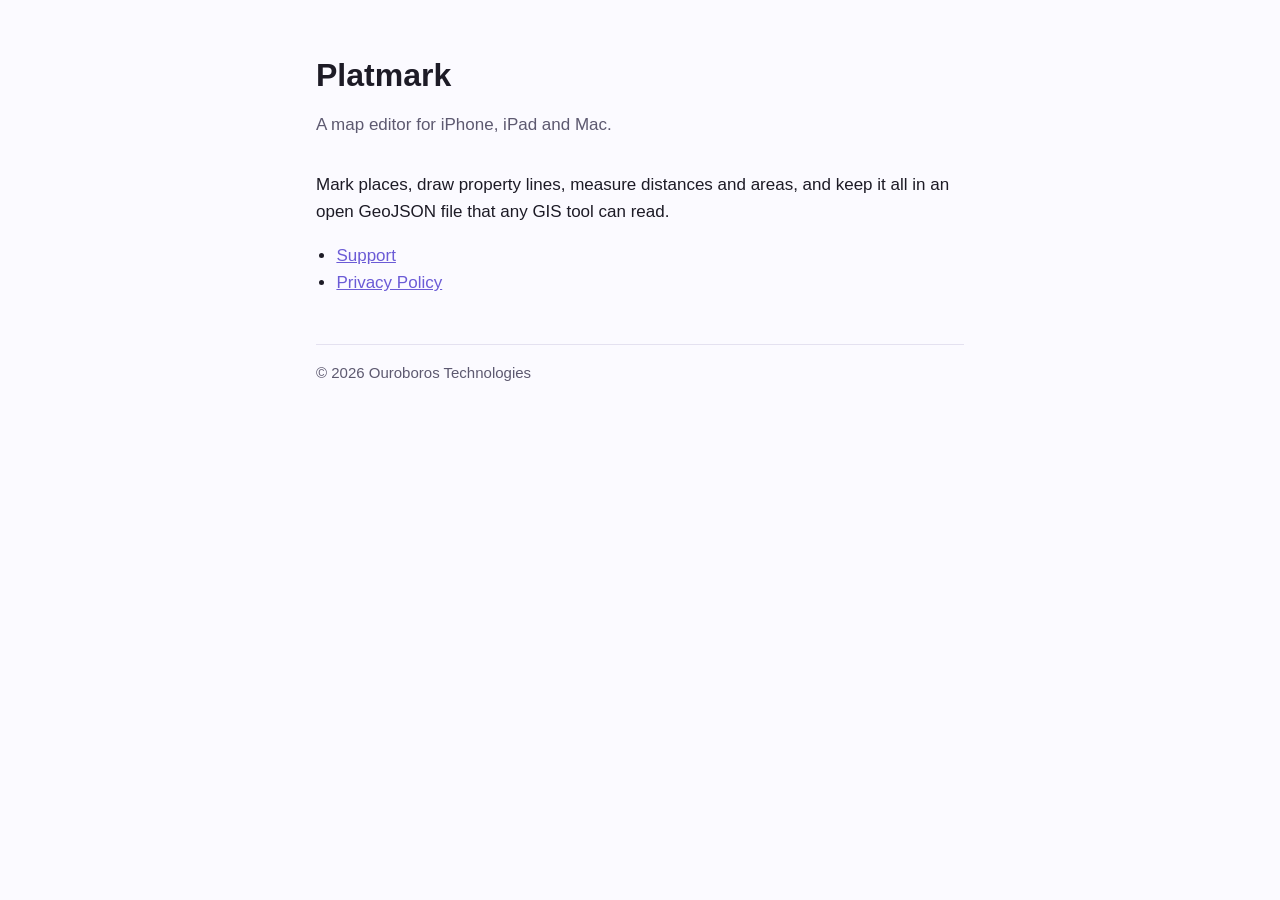
==== index.html @ 195f30ca "Add the Platmark support and privacy pages Co-Authored-By: Claude Opus 5.5 (1M context) <noreply@ant" ====
<!doctype html>
<html lang="en">
<head>
  <meta charset="utf-8">
  <meta name="viewport" content="width=device-width, initial-scale=1">
  <title>Platmark</title>
  <link rel="stylesheet" href="style.css">
</head>
<body>
<main>
  <header>
    <h1>Platmark</h1>
    <p class="muted">A map editor for iPhone, iPad and Mac.</p>
  </header>
  <p>Mark places, draw property lines, measure distances and areas, and keep it all in an open
  GeoJSON file that any GIS tool can read.</p>
  <ul>
    <li><a href="support/">Support</a></li>
    <li><a href="privacy/">Privacy Policy</a></li>
  </ul>
  <footer>© 2026 Ouroboros Technologies</footer>
</main>
</body>
</html>
---- style.css ----
:root {
  --bg: #fbfaff;
  --text: #1d1b26;
  --muted: #5d5970;
  --accent: #6b5bd6;
  --rule: #e4e1f0;
  color-scheme: light dark;
}
@media (prefers-color-scheme: dark) {
  :root {
    --bg: #15141b;
    --text: #ecebf3;
    --muted: #a6a2b8;
    --accent: #a99cff;
    --rule: #2c2a36;
  }
}
* { box-sizing: border-box; }
body {
  margin: 0;
  background: var(--bg);
  color: var(--text);
  font: 17px/1.6 -apple-system, BlinkMacSystemFont, "Helvetica Neue", Helvetica, Arial, sans-serif;
}
main { max-width: 680px; margin: 0 auto; padding: 48px 16px 64px; }
header { margin-bottom: 32px; }
header a.home { color: var(--muted); text-decoration: none; font-weight: 600; }
h1 { font-size: 2rem; line-height: 1.2; margin: 8px 0 4px; }
h2 { font-size: 1.15rem; margin: 32px 0 8px; }
p, li { color: var(--text); }
.muted { color: var(--muted); }
a { color: var(--accent); }
ul { padding-left: 1.2em; }
footer { margin-top: 48px; padding-top: 16px; border-top: 1px solid var(--rule); color: var(--muted); font-size: 15px; }
footer a { margin-right: 16px; }
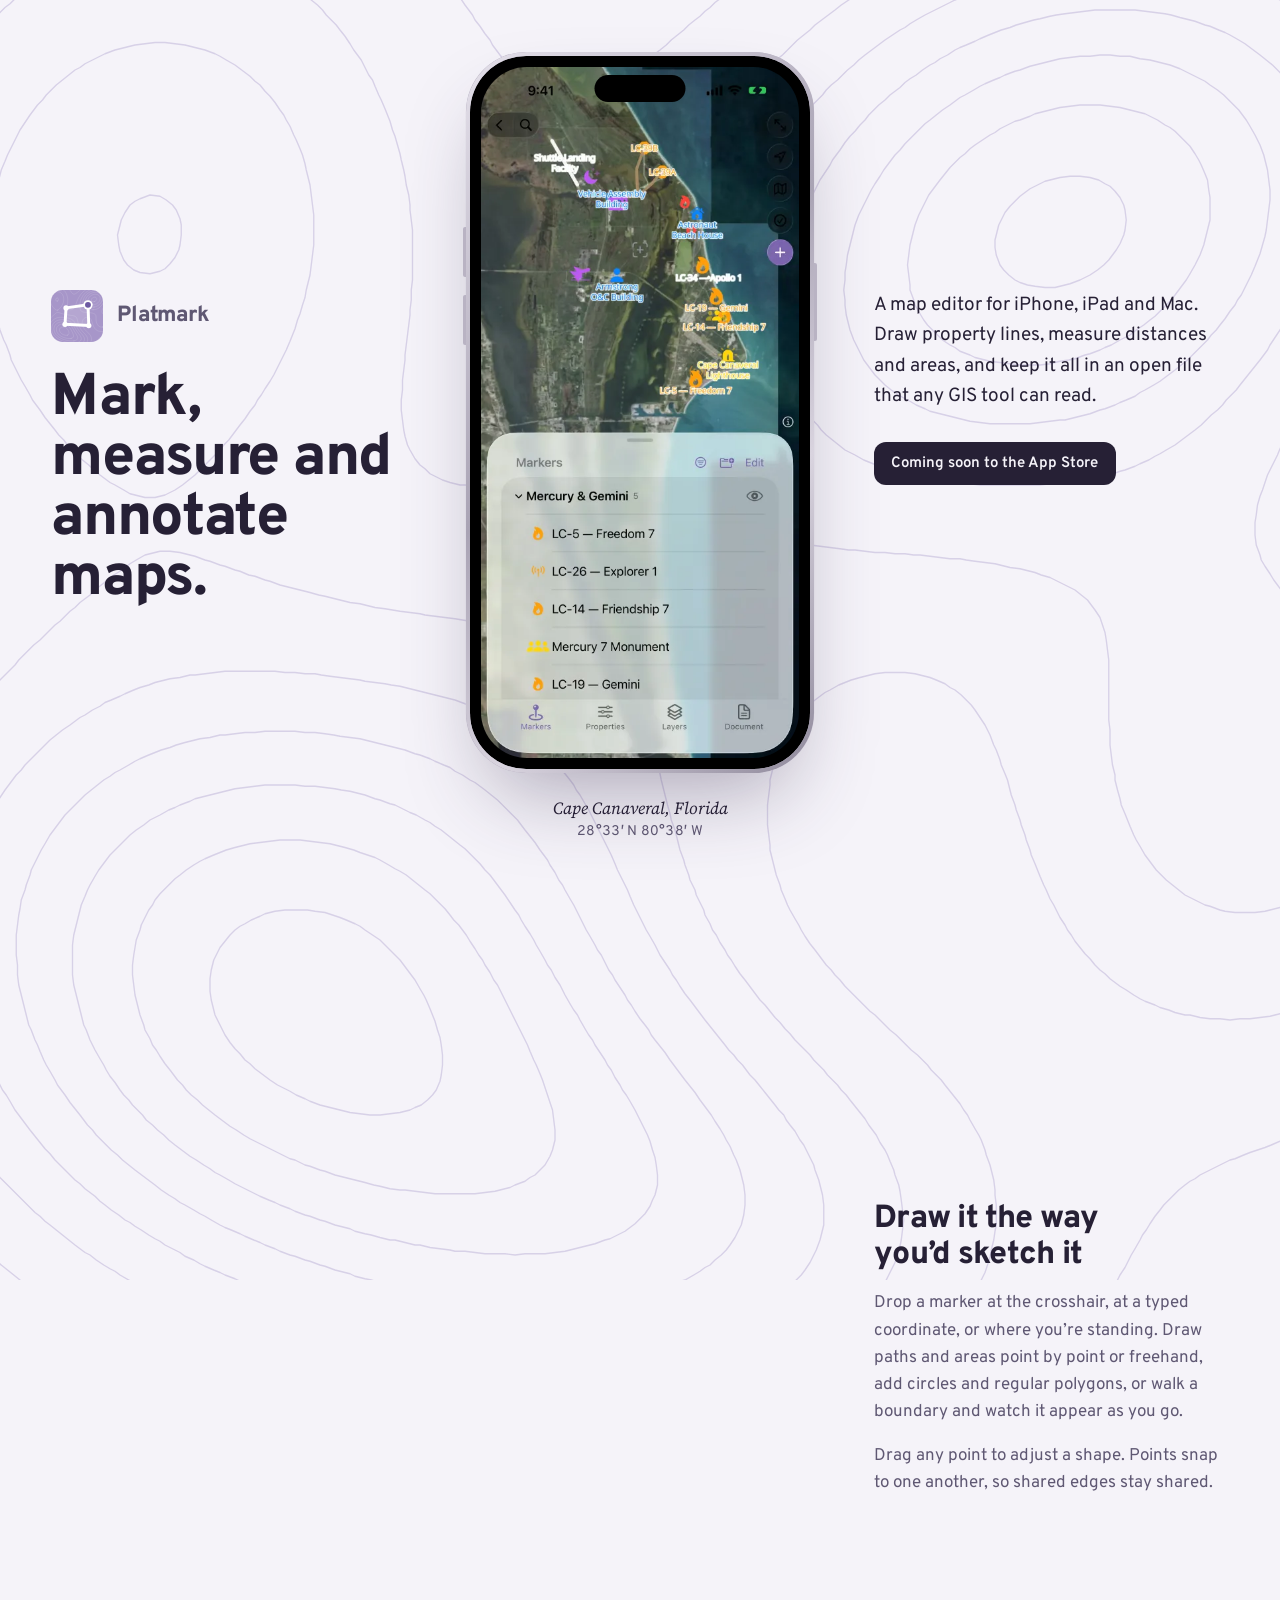
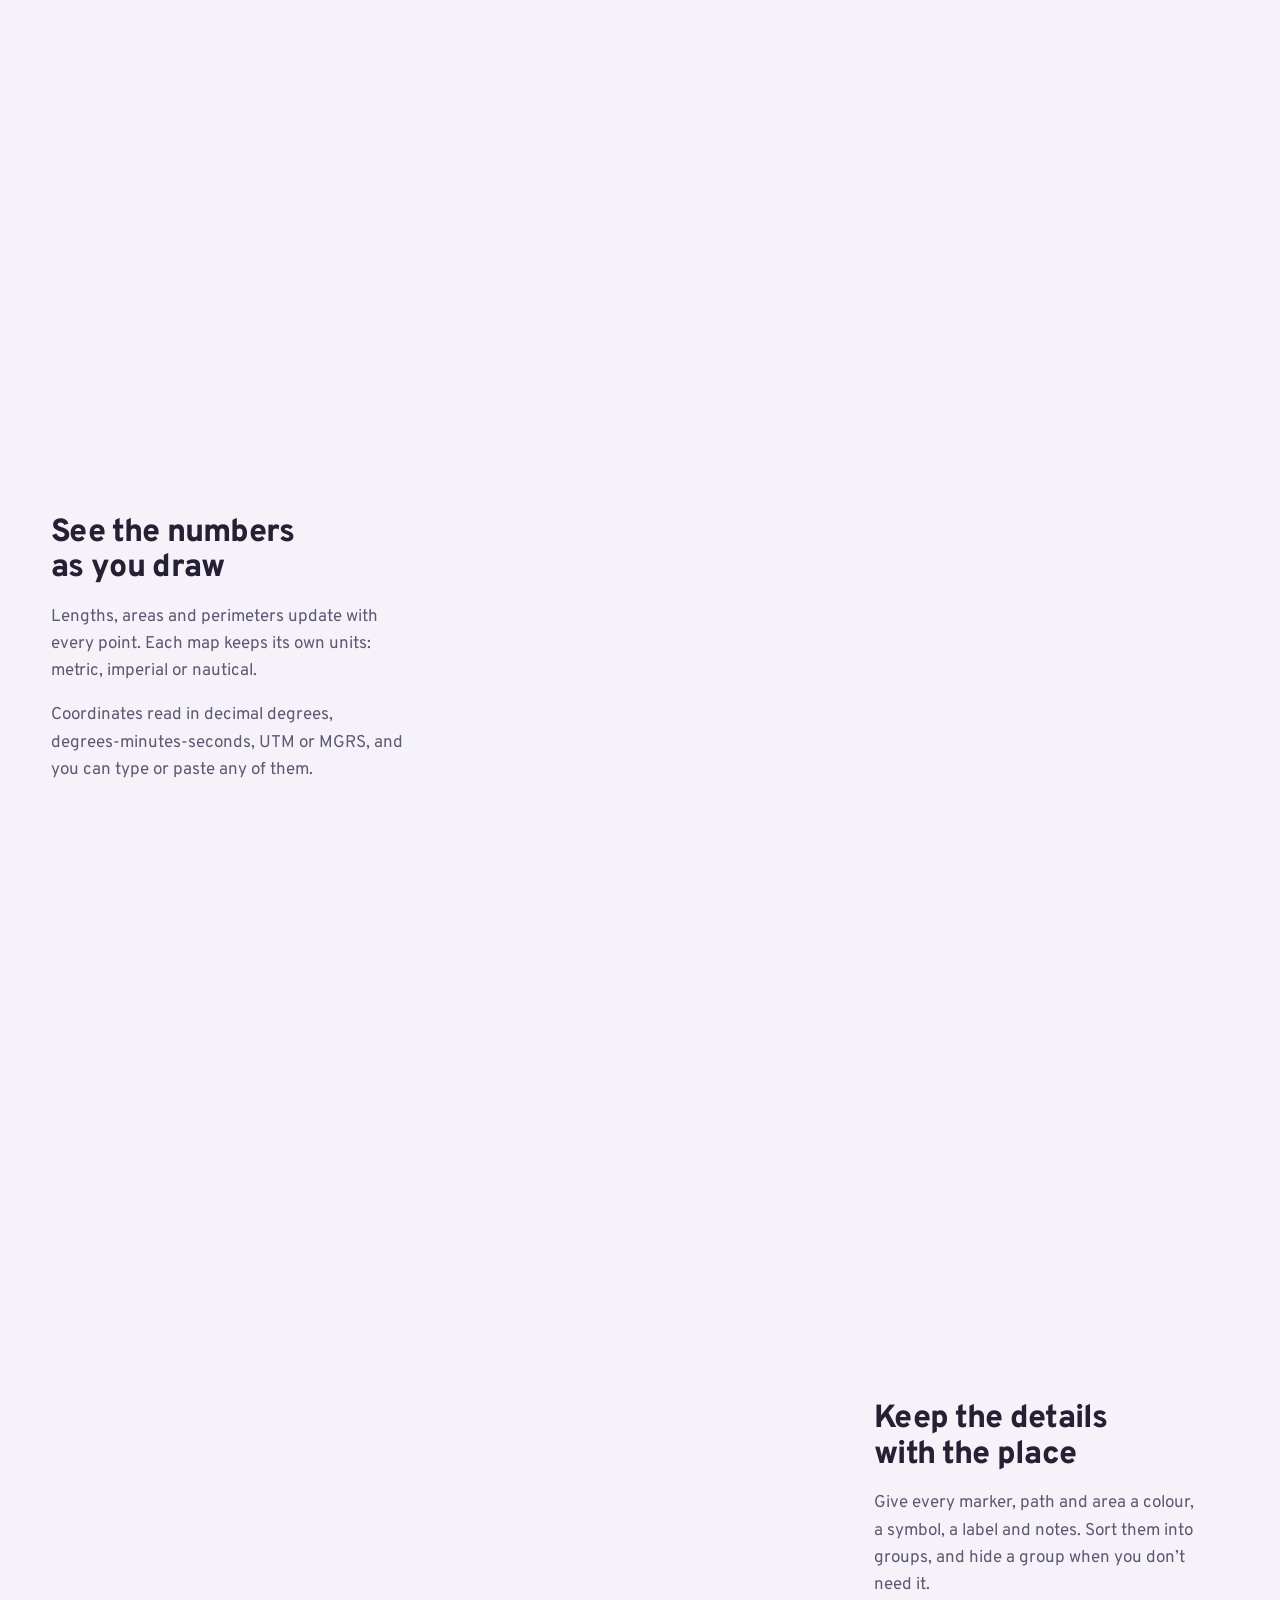
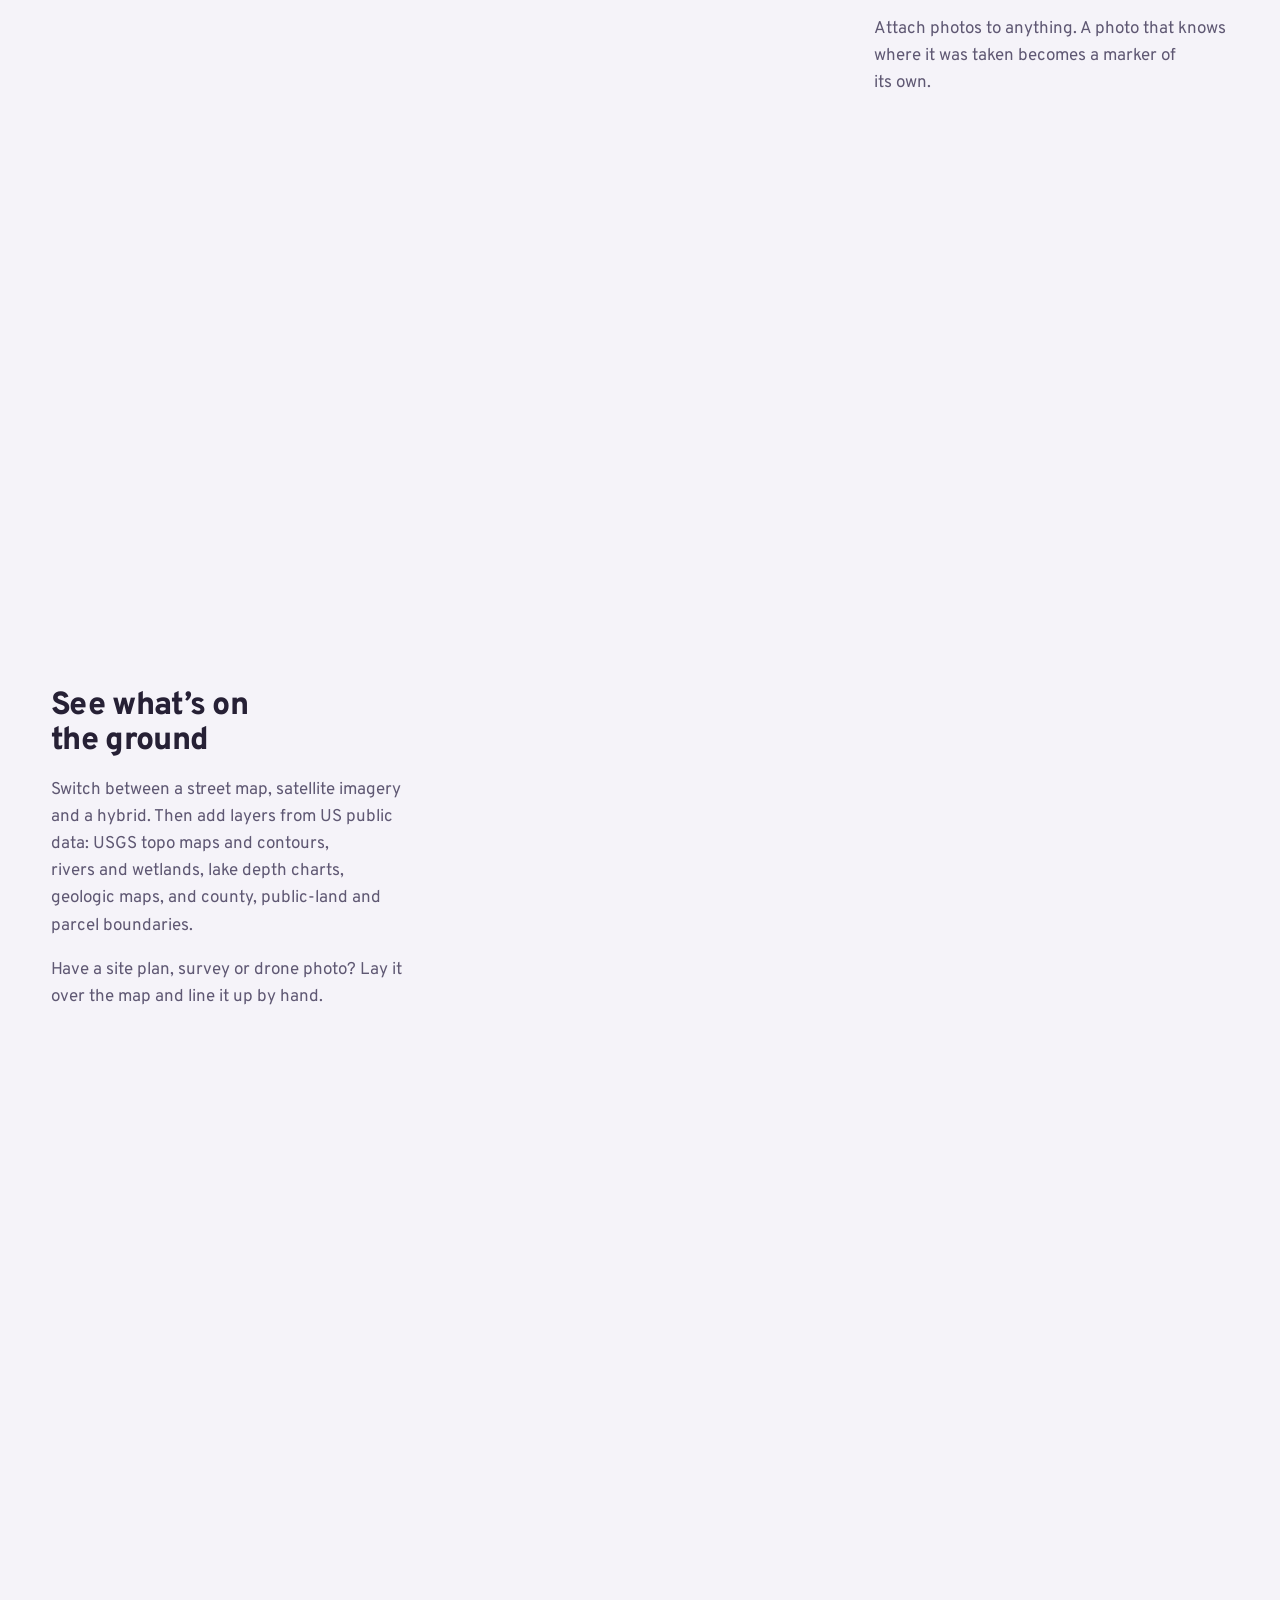
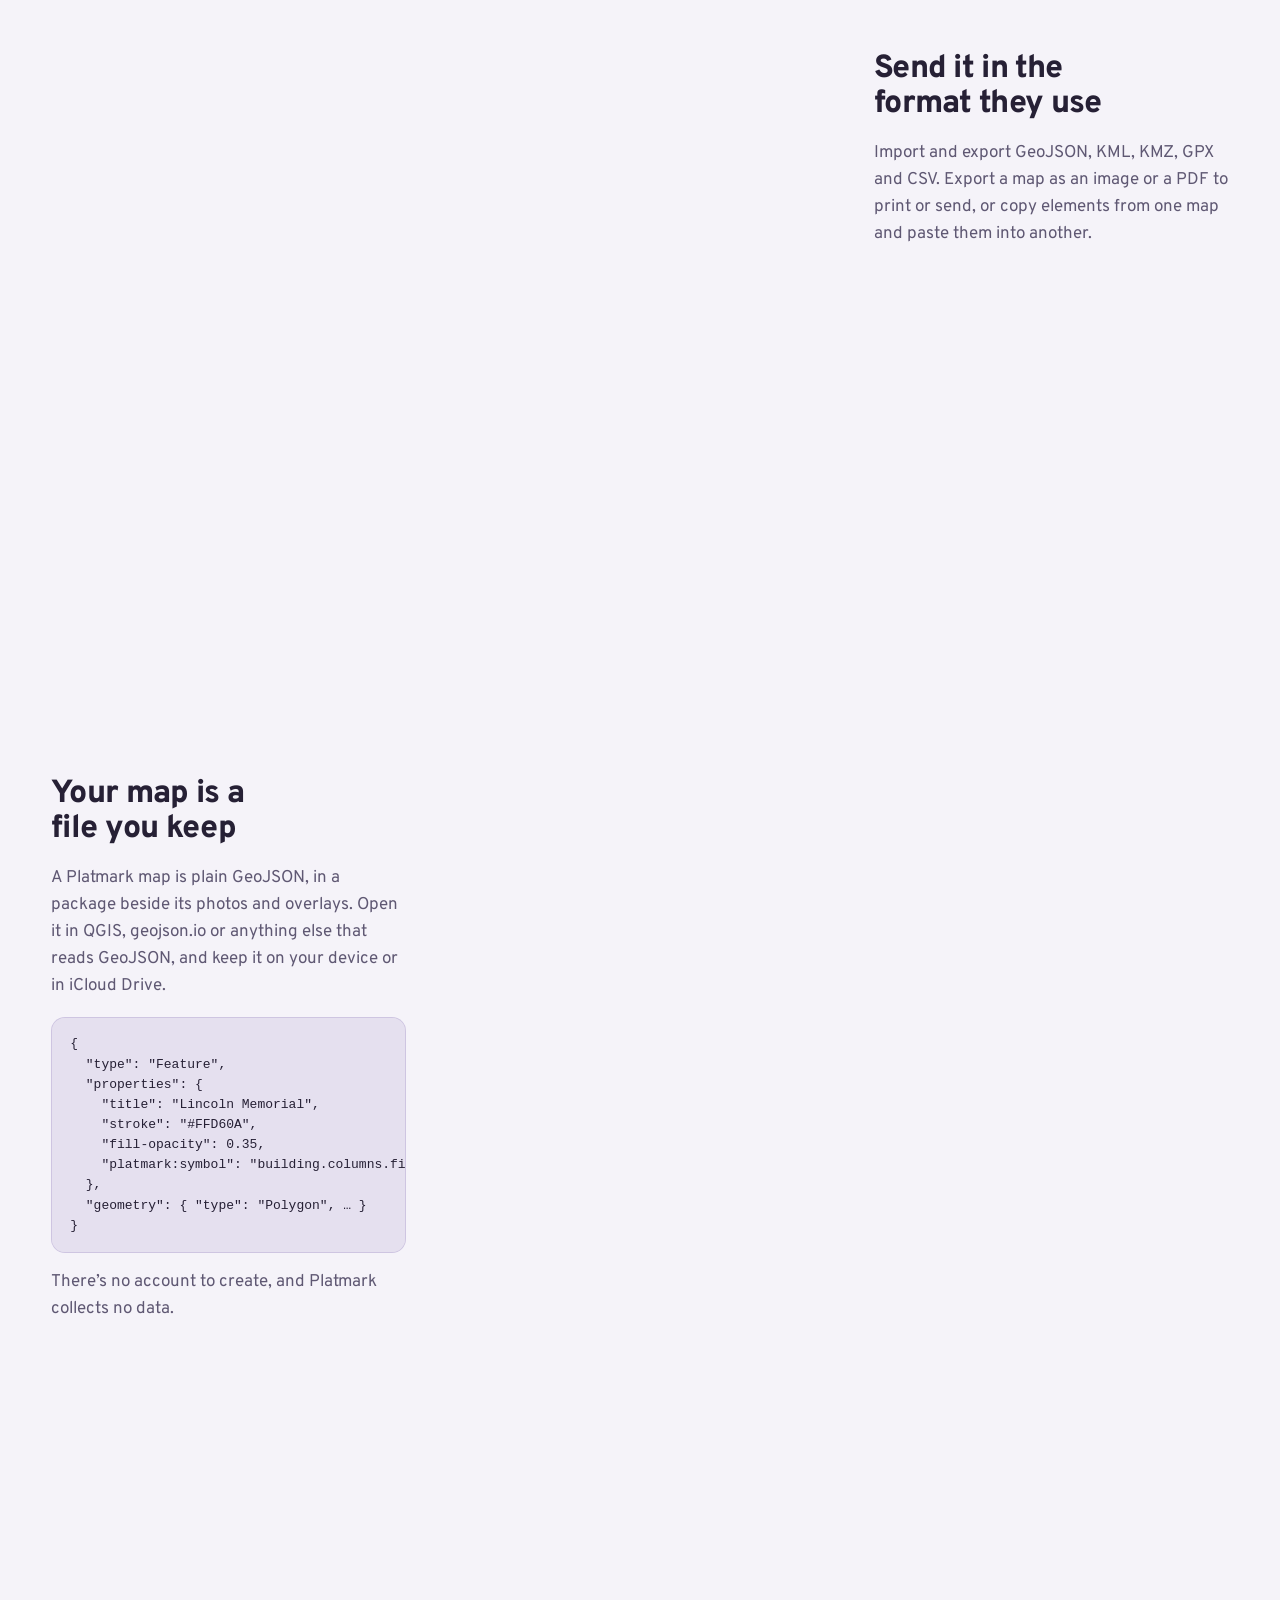
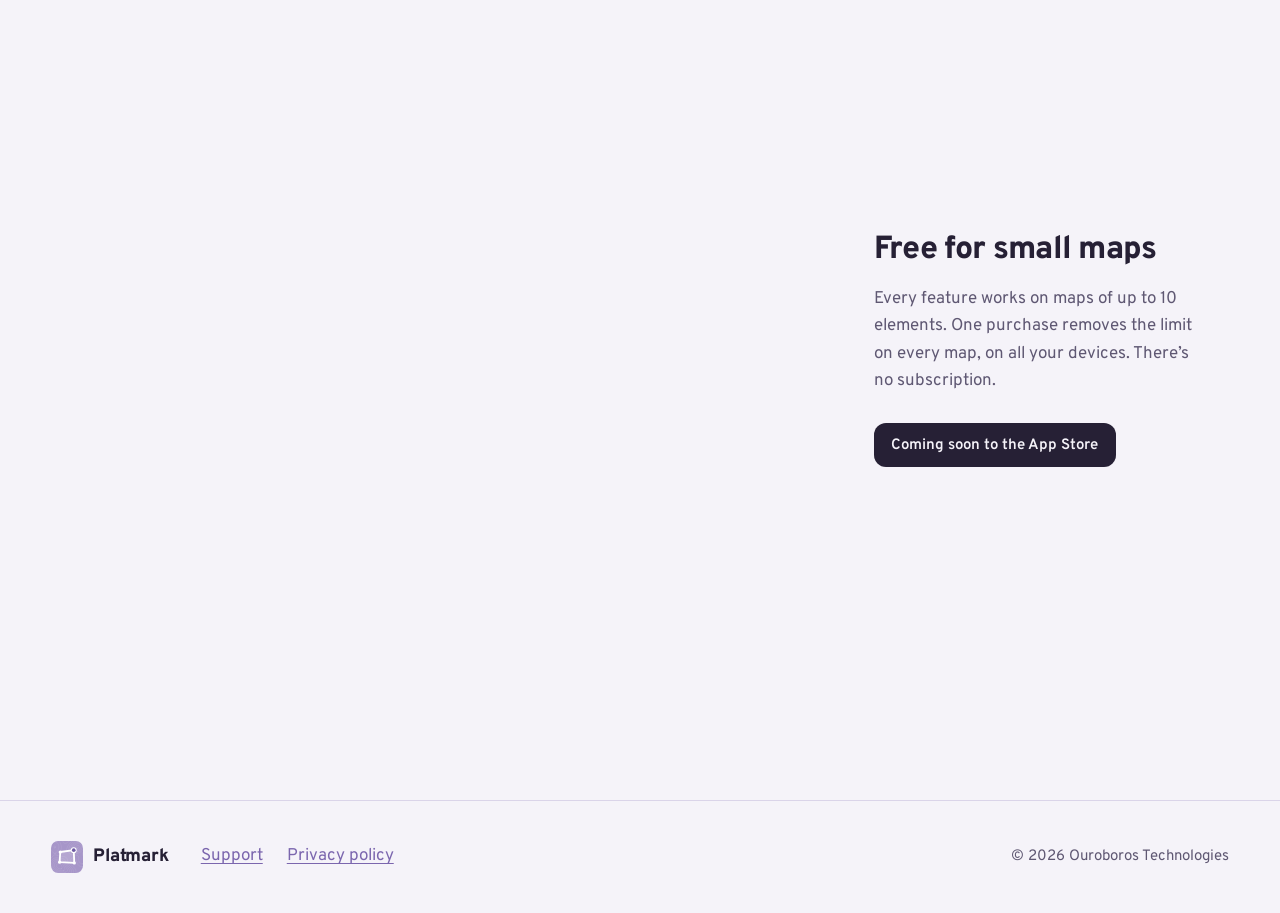
==== commit fc80f3b3: "Add a scrolling product page with a pinned iPhone The phone stays in place while each section scroll" ====
--- a/index.html
+++ b/index.html
@@ -2,23 +2,145 @@
 <html lang="en">
 <head>
   <meta charset="utf-8">
-  <meta name="viewport" content="width=device-width, initial-scale=1">
+  <meta name="viewport" content="width=device-width, initial-scale=1, viewport-fit=cover">
   <title>Platmark</title>
-  <link rel="stylesheet" href="style.css">
+  <meta name="description" content="A map editor for iPhone, iPad and Mac. Mark places, draw property lines, measure distances and areas, and keep it all in an open GeoJSON file.">
+  <meta name="theme-color" content="#F5F3F9" media="(prefers-color-scheme: light)">
+  <meta name="theme-color" content="#17141F" media="(prefers-color-scheme: dark)">
+  <link rel="icon" href="images/icon.svg" type="image/svg+xml">
+  <link rel="preconnect" href="https://fonts.googleapis.com">
+  <link rel="preconnect" href="https://fonts.gstatic.com" crossorigin>
+  <link rel="stylesheet" href="https://fonts.googleapis.com/css2?family=Overpass:wght@400;600;800&family=Source+Serif+4:ital,opsz,wght@1,8..60,400&display=swap">
+  <link rel="stylesheet" href="home.css">
 </head>
 <body>
-<main>
-  <header>
-    <h1>Platmark</h1>
-    <p class="muted">A map editor for iPhone, iPad and Mac.</p>
-  </header>
-  <p>Mark places, draw property lines, measure distances and areas, and keep it all in an open
-  GeoJSON file that any GIS tool can read.</p>
-  <ul>
-    <li><a href="support/">Support</a></li>
-    <li><a href="privacy/">Privacy Policy</a></li>
-  </ul>
-  <footer>© 2026 Ouroboros Technologies</footer>
+<div class="terrain" aria-hidden="true"></div>
+
+<main class="story">
+  <!-- The phone stays pinned while the chapters scroll past it. home.js shows the screenshot
+       named by the chapter at the reading line, and the place it shows in the caption. -->
+  <div class="stage">
+    <figure class="phone">
+      <div class="device">
+        <div class="screen">
+          <img data-shot="overview" class="is-active" src="images/overview-720.webp" srcset="images/overview-480.webp 480w, images/overview-720.webp 720w" sizes="(max-width: 759px) 50vw, 340px" alt="Platmark showing NASA landmarks at Cape Canaveral on satellite imagery, with the Markers list open.">
+          <img data-shot="drawing" aria-hidden="true" src="images/drawing-720.webp" srcset="images/drawing-480.webp 480w, images/drawing-720.webp 720w" sizes="(max-width: 759px) 50vw, 340px" alt="Drawing a path over a backyard plan, with Undo, Add, Cancel and Finish controls.">
+          <img data-shot="measure" aria-hidden="true" src="images/measure-720.webp" srcset="images/measure-480.webp 480w, images/measure-720.webp 720w" sizes="(max-width: 759px) 50vw, 340px" alt="A selected pool outline showing its perimeter of 100 feet and its area in acres.">
+          <img data-shot="inspector" aria-hidden="true" src="images/inspector-720.webp" srcset="images/inspector-480.webp 480w, images/inspector-720.webp 720w" sizes="(max-width: 759px) 50vw, 340px" alt="The Lincoln Memorial selected on a map of Washington, with its notes and measurements.">
+          <img data-shot="layers" aria-hidden="true" src="images/layers-720.webp" srcset="images/layers-480.webp 480w, images/layers-720.webp 720w" sizes="(max-width: 759px) 50vw, 340px" alt="The Layers tab over a hunting lease, offering Standard, Satellite and Hybrid base maps.">
+          <img data-shot="export" aria-hidden="true" src="images/export-720.webp" srcset="images/export-480.webp 480w, images/export-720.webp 720w" sizes="(max-width: 759px) 50vw, 340px" alt="The Document tab with Import and Export, over the Cape Canaveral map.">
+          <img data-shot="monuments" aria-hidden="true" src="images/monuments-720.webp" srcset="images/monuments-480.webp 480w, images/monuments-720.webp 720w" sizes="(max-width: 759px) 50vw, 340px" alt="Monuments of the National Mall marked on satellite imagery, with a walking route between them.">
+          <img data-shot="plot" aria-hidden="true" src="images/plot-720.webp" srcset="images/plot-480.webp 480w, images/plot-720.webp 720w" sizes="(max-width: 759px) 50vw, 340px" alt="An 80-acre lease in the Ozarks with food plots, stands, trails and a creek drawn over it.">
+          <span class="island"></span>
+        </div>
+        <span class="side-button"></span>
+      </div>
+      <figcaption class="caption">
+        <span class="place">Cape Canaveral, Florida</span>
+        <span class="coords">28°33′ N 80°38′ W</span>
+      </figcaption>
+    </figure>
+  </div>
+
+  <section class="chapter hero" data-shot="overview" data-place="Cape Canaveral, Florida" data-coords="28°33′ N 80°38′ W">
+    <div class="copy lead">
+      <p class="brand"><img src="images/icon.svg" alt="" width="52" height="52">Platmark</p>
+      <h1>Mark, measure and annotate maps.</h1>
+    </div>
+    <div class="copy">
+      <p>A map editor for iPhone, iPad and Mac. Draw property lines, measure distances and areas,
+      and keep it all in an open file that any GIS tool can read.</p>
+      <!-- Swap for Apple's official badge, linked to the listing, once the app is live. -->
+      <p class="store">Coming soon to the App Store</p>
+    </div>
+  </section>
+
+  <section class="chapter" data-side="right" data-shot="drawing" data-place="Bend, Oregon" data-coords="44°04′ N 121°19′ W">
+    <div class="copy">
+      <h2>Draw it the way you’d sketch it</h2>
+      <p>Drop a marker at the crosshair, at a typed coordinate, or where you’re standing. Draw paths
+      and areas point by point or freehand, add circles and regular polygons, or walk a boundary
+      and watch it appear as you go.</p>
+      <p>Drag any point to adjust a shape. Points snap to one another, so shared edges stay shared.</p>
+    </div>
+  </section>
+
+  <section class="chapter" data-shot="measure" data-place="Bend, Oregon" data-coords="44°04′ N 121°19′ W">
+    <div class="copy">
+      <h2>See the numbers as you draw</h2>
+      <p>Lengths, areas and perimeters update with every point. Each map keeps its own units:
+      metric, imperial or nautical.</p>
+      <p>Coordinates read in decimal degrees, degrees-minutes-seconds, UTM or MGRS, and you can
+      type or paste any of them.</p>
+    </div>
+  </section>
+
+  <section class="chapter" data-side="right" data-shot="inspector" data-place="Washington, D.C." data-coords="38°54′ N 77°02′ W">
+    <div class="copy">
+      <h2>Keep the details with the place</h2>
+      <p>Give every marker, path and area a colour, a symbol, a label and notes. Sort them into
+      groups, and hide a group when you don’t need it.</p>
+      <p>Attach photos to anything. A photo that knows where it was taken becomes a marker of its own.</p>
+    </div>
+  </section>
+
+  <section class="chapter" data-shot="layers" data-place="The Ozarks, Missouri" data-coords="37°57′ N 91°30′ W">
+    <div class="copy">
+      <h2>See what’s on the ground</h2>
+      <p>Switch between a street map, satellite imagery and a hybrid. Then add layers from US public
+      data: USGS topo maps and contours, rivers and wetlands, lake depth charts, geologic maps, and
+      county, public-land and parcel boundaries.</p>
+      <p>Have a site plan, survey or drone photo? Lay it over the map and line it up by hand.</p>
+    </div>
+  </section>
+
+  <section class="chapter" data-side="right" data-shot="export" data-place="Cape Canaveral, Florida" data-coords="28°33′ N 80°38′ W">
+    <div class="copy">
+      <h2>Send it in the format they use</h2>
+      <p>Import and export GeoJSON, KML, KMZ, GPX and CSV. Export a map as an image or a PDF to print
+      or send, or copy elements from one map and paste them into another.</p>
+    </div>
+  </section>
+
+  <section class="chapter" data-shot="monuments" data-place="Washington, D.C." data-coords="38°54′ N 77°02′ W">
+    <div class="copy">
+      <h2>Your map is a file you keep</h2>
+      <p>A Platmark map is plain GeoJSON, in a package beside its photos and overlays. Open it in
+      QGIS, geojson.io or anything else that reads GeoJSON, and keep it on your device or in
+      iCloud Drive.</p>
+      <pre><code>{
+  "type": "Feature",
+  "properties": {
+    "title": "Lincoln Memorial",
+    "stroke": "#FFD60A",
+    "fill-opacity": 0.35,
+    "platmark:symbol": "building.columns.fill"
+  },
+  "geometry": { "type": "Polygon", … }
+}</code></pre>
+      <p>There’s no account to create, and Platmark collects no data.</p>
+    </div>
+  </section>
+
+  <section class="chapter" data-side="right" data-shot="plot" data-place="The Ozarks, Missouri" data-coords="37°57′ N 91°30′ W">
+    <div class="copy">
+      <h2>Free for small maps</h2>
+      <p>Every feature works on maps of up to 10 elements. One purchase removes the limit on every
+      map, on all your devices. There’s no subscription.</p>
+      <p class="store">Coming soon to the App Store</p>
+    </div>
+  </section>
 </main>
+
+<footer class="colophon">
+  <p class="brand"><img src="images/icon.svg" alt="" width="32" height="32">Platmark</p>
+  <nav aria-label="Platmark pages">
+    <a href="support/">Support</a>
+    <a href="privacy/">Privacy policy</a>
+  </nav>
+  <p class="legal">© 2026 Ouroboros Technologies</p>
+</footer>
+
+<script src="home.js" defer></script>
 </body>
 </html>
--- a/home.css
+++ b/home.css
@@ -0,0 +1,287 @@
+/* The product page. Colours are the app's: AccentColor and the AppIcon field, light and dark. */
+:root {
+  --paper: #F5F3F9;
+  --ink: #262035;
+  --muted: #5F5873;
+  --accent: #7B66AE;
+  --field: #A796C9;
+  --contour: rgb(123 102 174 / 0.24);
+  --rule: rgb(123 102 174 / 0.22);
+  --titanium: linear-gradient(135deg, #E4E0EA, #A9A3B4 45%, #D9D4DF 70%, #8F899B);
+  --titanium-solid: #B9B3C3;
+  --shadow: rgb(54 46 77 / 0.38);
+
+  --edge: clamp(20px, 4vw, 64px);
+  --gap: clamp(32px, 5vw, 88px);
+  /* Phone width. The device is about 2.1 widths tall; the rest of the height is the caption. */
+  --pw: min(340px, calc((100svh - 140px) / 2.1));
+  color-scheme: light dark;
+}
+@media (prefers-color-scheme: dark) {
+  :root {
+    --paper: #17141F;
+    --ink: #ECE8F4;
+    --muted: #A9A2BC;
+    --accent: #A796C9;
+    --field: #362E4D;
+    --contour: rgb(167 150 201 / 0.15);
+    --rule: rgb(167 150 201 / 0.2);
+    --titanium: linear-gradient(135deg, #5E586B, #34303D 45%, #4F4A5B 70%, #2A2632);
+    --titanium-solid: #45404F;
+    --shadow: rgb(0 0 0 / 0.55);
+  }
+}
+
+* { box-sizing: border-box; }
+html { -webkit-text-size-adjust: 100%; }
+body {
+  margin: 0;
+  background: var(--paper);
+  color: var(--ink);
+  font: 400 1.0625rem/1.6 "Overpass", -apple-system, BlinkMacSystemFont, "Helvetica Neue", Arial, sans-serif;
+  -webkit-font-smoothing: antialiased;
+  overflow-x: clip;
+}
+a { color: var(--accent); text-underline-offset: 0.2em; }
+a:focus-visible { outline: 2px solid var(--accent); outline-offset: 3px; border-radius: 2px; }
+
+/* The contour sheet the page sits on: the icon's own isolines, drifting slowly with the scroll. */
+.terrain {
+  position: fixed;
+  top: 0;
+  left: 50%;
+  width: max(100vw, 140lvh);
+  aspect-ratio: 1;
+  translate: -50% 0;
+  background: var(--contour);
+  -webkit-mask: url("images/contours.svg") center / cover no-repeat;
+  mask: url("images/contours.svg") center / cover no-repeat;
+  pointer-events: none;
+  will-change: transform;
+}
+
+/* ---------- The pinned phone ---------- */
+
+.story { position: relative; }
+
+.stage {
+  position: sticky;
+  top: 0;
+  height: 100svh;
+  margin-bottom: -100svh;
+  display: flex;
+  justify-content: center;
+  align-items: center;
+  pointer-events: none;
+  z-index: 2;
+}
+
+.phone { margin: 0; display: flex; flex-direction: column; align-items: center; }
+
+.device {
+  --ring: calc(var(--pw) * 0.012);
+  position: relative;
+  width: var(--pw);
+  padding: calc(var(--pw) * 0.032);
+  border-radius: calc(var(--pw) * 0.165);
+  background: #000;
+  box-shadow:
+    0 0 0 var(--ring) var(--titanium-solid),
+    0 calc(var(--pw) * 0.12) calc(var(--pw) * 0.24) calc(var(--pw) * -0.06) var(--shadow);
+}
+/* The titanium band, drawn as a border-box gradient behind the black glass. */
+.device::before {
+  content: "";
+  position: absolute;
+  inset: calc(var(--ring) * -1);
+  border-radius: calc(var(--pw) * 0.165 + var(--ring));
+  padding: var(--ring);
+  background: var(--titanium);
+  -webkit-mask: linear-gradient(#000 0 0) content-box exclude, linear-gradient(#000 0 0);
+  mask: linear-gradient(#000 0 0) content-box exclude, linear-gradient(#000 0 0);
+}
+/* Volume buttons on the left (the second one is a shadow copy), side button on the right. */
+.device::after {
+  content: "";
+  position: absolute;
+  left: calc(var(--ring) * -1 - 3px);
+  top: 24%;
+  width: 3px;
+  height: 7%;
+  border-radius: 2px 0 0 2px;
+  background: var(--titanium-solid);
+  box-shadow: 0 calc(var(--pw) * 0.2) 0 var(--titanium-solid);
+}
+.side-button {
+  position: absolute;
+  right: calc(var(--ring) * -1 - 3px);
+  top: 29%;
+  width: 3px;
+  height: 11%;
+  border-radius: 0 2px 2px 0;
+  background: var(--titanium-solid);
+}
+
+.screen {
+  --sw: calc(var(--pw) * 0.936);
+  position: relative;
+  aspect-ratio: 1320 / 2868;
+  border-radius: calc(var(--pw) * 0.135);
+  overflow: hidden;
+  background: #000;
+  isolation: isolate;
+}
+.screen img {
+  position: absolute;
+  inset: 0;
+  width: 100%;
+  height: 100%;
+  object-fit: cover;
+  opacity: 0;
+  transition: opacity 0.45s ease;
+}
+.screen img.is-active { opacity: 1; }
+.island {
+  position: absolute;
+  z-index: 1;
+  top: calc(var(--sw) * 0.026);
+  left: 50%;
+  translate: -50% 0;
+  width: calc(var(--sw) * 0.286);
+  height: calc(var(--sw) * 0.084);
+  border-radius: 999px;
+  background: #000;
+}
+
+/* Where the map on screen is, set the way a topo sheet labels a place. */
+.caption {
+  margin-top: 28px;
+  display: flex;
+  flex-direction: column;
+  align-items: center;
+  gap: 2px;
+  transition: opacity 0.25s ease;
+}
+.caption.is-changing { opacity: 0; }
+.place {
+  font: italic 400 1.0625rem/1.3 "Source Serif 4", Georgia, serif;
+  color: var(--ink);
+}
+.coords {
+  font-size: 0.875rem;
+  font-variant-numeric: tabular-nums;
+  letter-spacing: 0.02em;
+  color: var(--muted);
+}
+
+/* ---------- Chapters: centre phone, text on alternating sides ---------- */
+
+.chapter {
+  position: relative;
+  z-index: 1;
+  min-height: 100svh;
+  display: grid;
+  grid-template-columns: minmax(0, 1fr) calc(var(--pw) + 2 * var(--gap)) minmax(0, 1fr);
+  align-content: center;
+  padding: 0 var(--edge);
+}
+.copy { grid-column: 1; grid-row: 1; justify-self: end; width: 100%; max-width: 25rem; }
+.chapter[data-side="right"] .copy,
+.hero .copy:not(.lead) { grid-column: 3; justify-self: start; }
+
+h1, h2 { font-weight: 800; letter-spacing: -0.022em; margin: 0; text-wrap: balance; }
+h1 { font-size: clamp(2.5rem, 4.6vw, 4.25rem); line-height: 1.02; }
+h2 { font-size: clamp(1.75rem, 2.5vw, 2.375rem); line-height: 1.1; margin-bottom: 0.55em; }
+p { margin: 0 0 1em; text-wrap: pretty; }
+.copy p { color: var(--muted); }
+.copy > :last-child { margin-bottom: 0; }
+
+.brand {
+  display: flex;
+  align-items: center;
+  gap: 14px;
+  margin: 0 0 28px;
+  font-weight: 800;
+  font-size: 1.375rem;
+  letter-spacing: -0.01em;
+  color: var(--ink);
+}
+.hero .copy:not(.lead) p:first-child { font-size: 1.1875rem; color: var(--ink); }
+
+.store {
+  display: inline-block;
+  margin-top: 0.75em;
+  padding: 0.7em 1.15em 0.6em;
+  border-radius: 12px;
+  background: var(--ink);
+  color: var(--paper) !important;
+  font-weight: 600;
+  font-size: 0.9375rem;
+}
+
+pre {
+  margin: 0 0 1.25em;
+  padding: 16px 18px;
+  border-radius: 14px;
+  background: color-mix(in srgb, var(--paper) 80%, var(--field));
+  border: 1px solid var(--rule);
+  overflow-x: auto;
+  font: 0.8125rem/1.55 ui-monospace, "SF Mono", Menlo, monospace;
+  color: var(--ink);
+}
+
+.colophon {
+  position: relative;
+  z-index: 1;
+  display: flex;
+  flex-wrap: wrap;
+  align-items: center;
+  gap: 12px 32px;
+  padding: 40px var(--edge) calc(40px + env(safe-area-inset-bottom));
+  border-top: 1px solid var(--rule);
+  background: var(--paper);
+}
+.colophon .brand { margin: 0; font-size: 1.125rem; gap: 10px; }
+.colophon nav { display: flex; gap: 24px; }
+.colophon .legal { margin: 0 0 0 auto; color: var(--muted); font-size: 0.9375rem; }
+
+/* ---------- Laptop: phone on the right, text on the left ---------- */
+
+@media (max-width: 1099px) {
+  .stage { justify-content: flex-end; padding-right: var(--edge); }
+  .chapter { grid-template-columns: minmax(0, 1fr) calc(var(--pw) + var(--gap)); }
+  .copy,
+  .chapter[data-side="right"] .copy,
+  .hero .copy:not(.lead) { grid-column: 1; grid-row: auto; justify-self: start; max-width: 30rem; }
+  .hero .copy.lead { margin-bottom: 28px; }
+}
+
+/* ---------- Phone: device pinned at the top, text scrolls up underneath ---------- */
+
+@media (max-width: 759px) {
+  :root { --pw: min(56vw, calc(54svh / 2.1)); }
+  .stage { justify-content: center; align-items: flex-start; padding: max(14px, env(safe-area-inset-top)) 0 0; }
+  .caption { display: none; }
+  .chapter {
+    display: block;
+    min-height: 0;
+    padding: 0 20px 30svh;
+    max-width: 34rem;
+    margin: 0 auto;
+  }
+  .hero { padding-top: calc(var(--pw) * 2.1 + max(14px, env(safe-area-inset-top)) + 32px); }
+  .chapter:last-child { padding-bottom: 10svh; }
+  .copy { max-width: none; }
+  .copy > * { will-change: opacity; }
+  .brand { margin-bottom: 16px; font-size: 1.25rem; }
+  .brand img { width: 40px; height: 40px; }
+  h1 { font-size: 2.25rem; }
+  h2 { font-size: 1.625rem; }
+  .hero .copy:not(.lead) p:first-child { font-size: 1.0625rem; }
+  .colophon { flex-direction: column; align-items: flex-start; }
+  .colophon .legal { margin: 0; }
+}
+
+@media (prefers-reduced-motion: reduce) {
+  .screen img, .caption { transition: none; }
+}
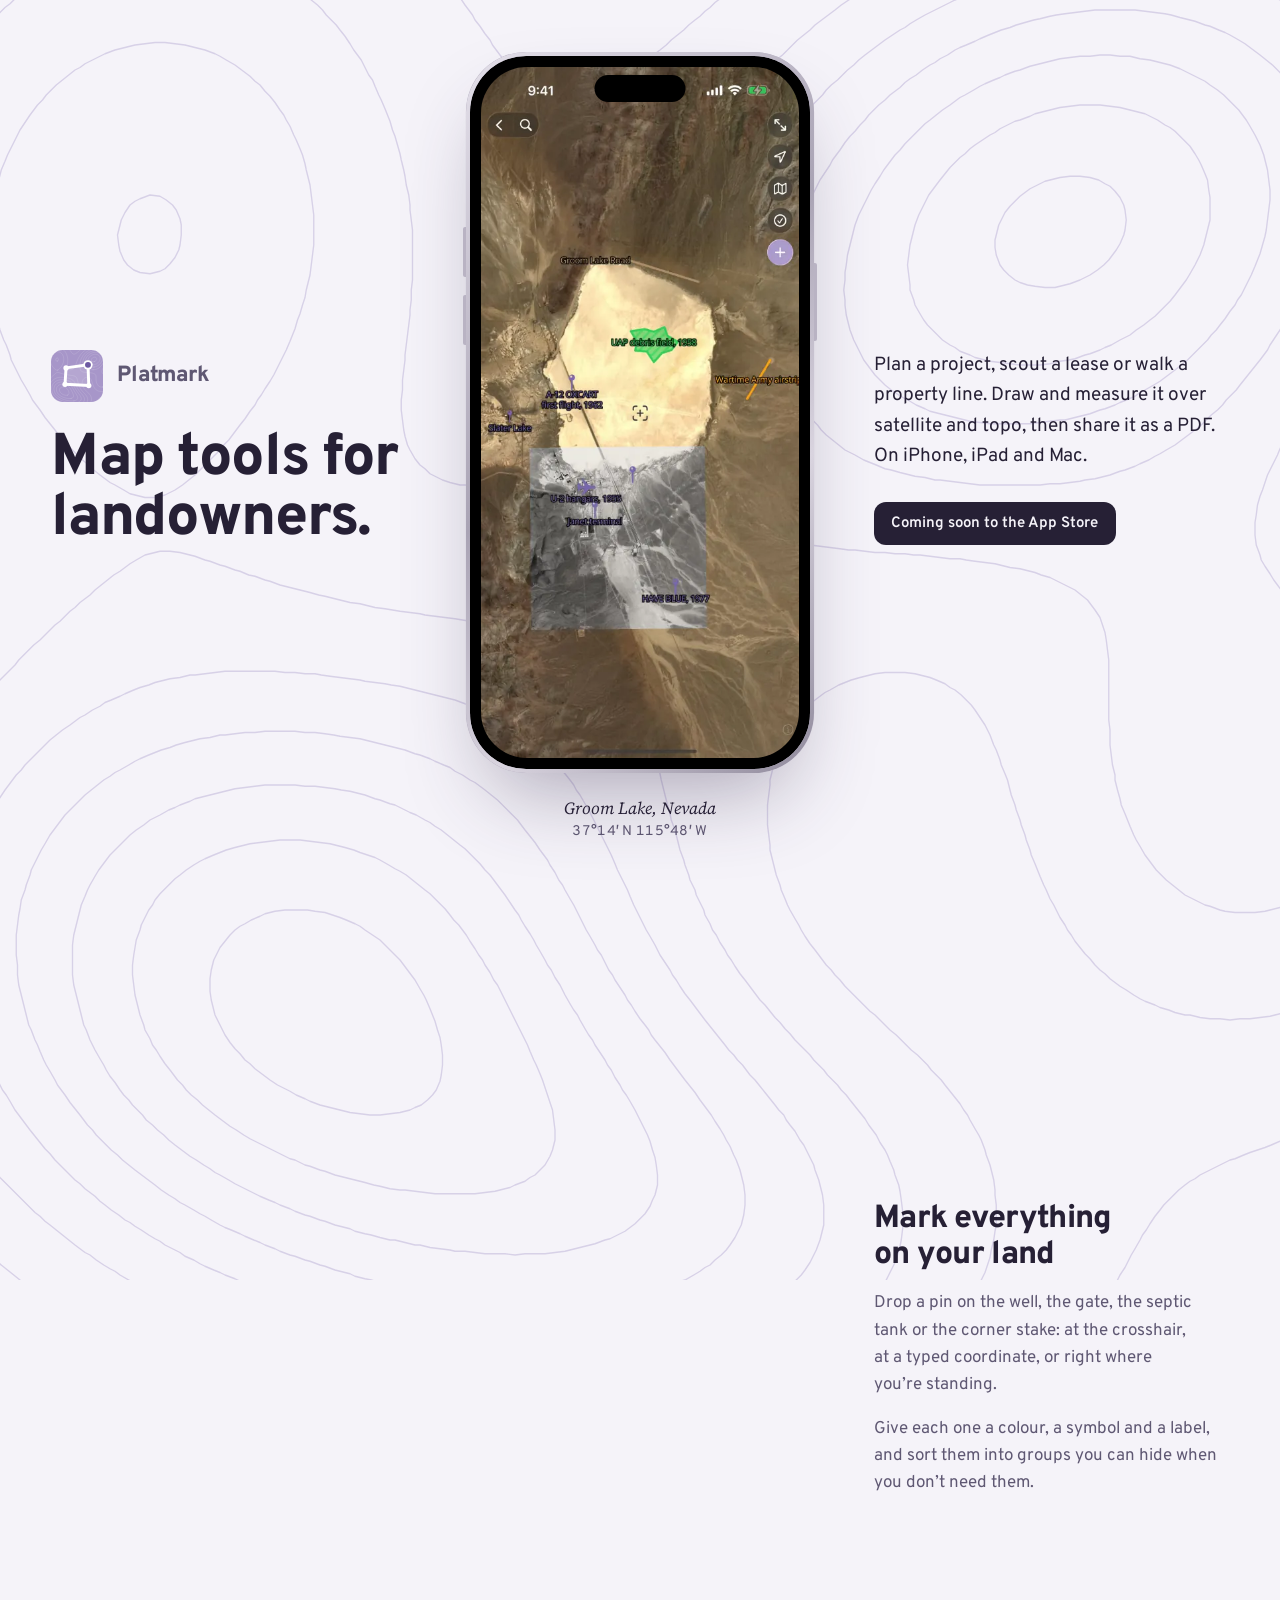
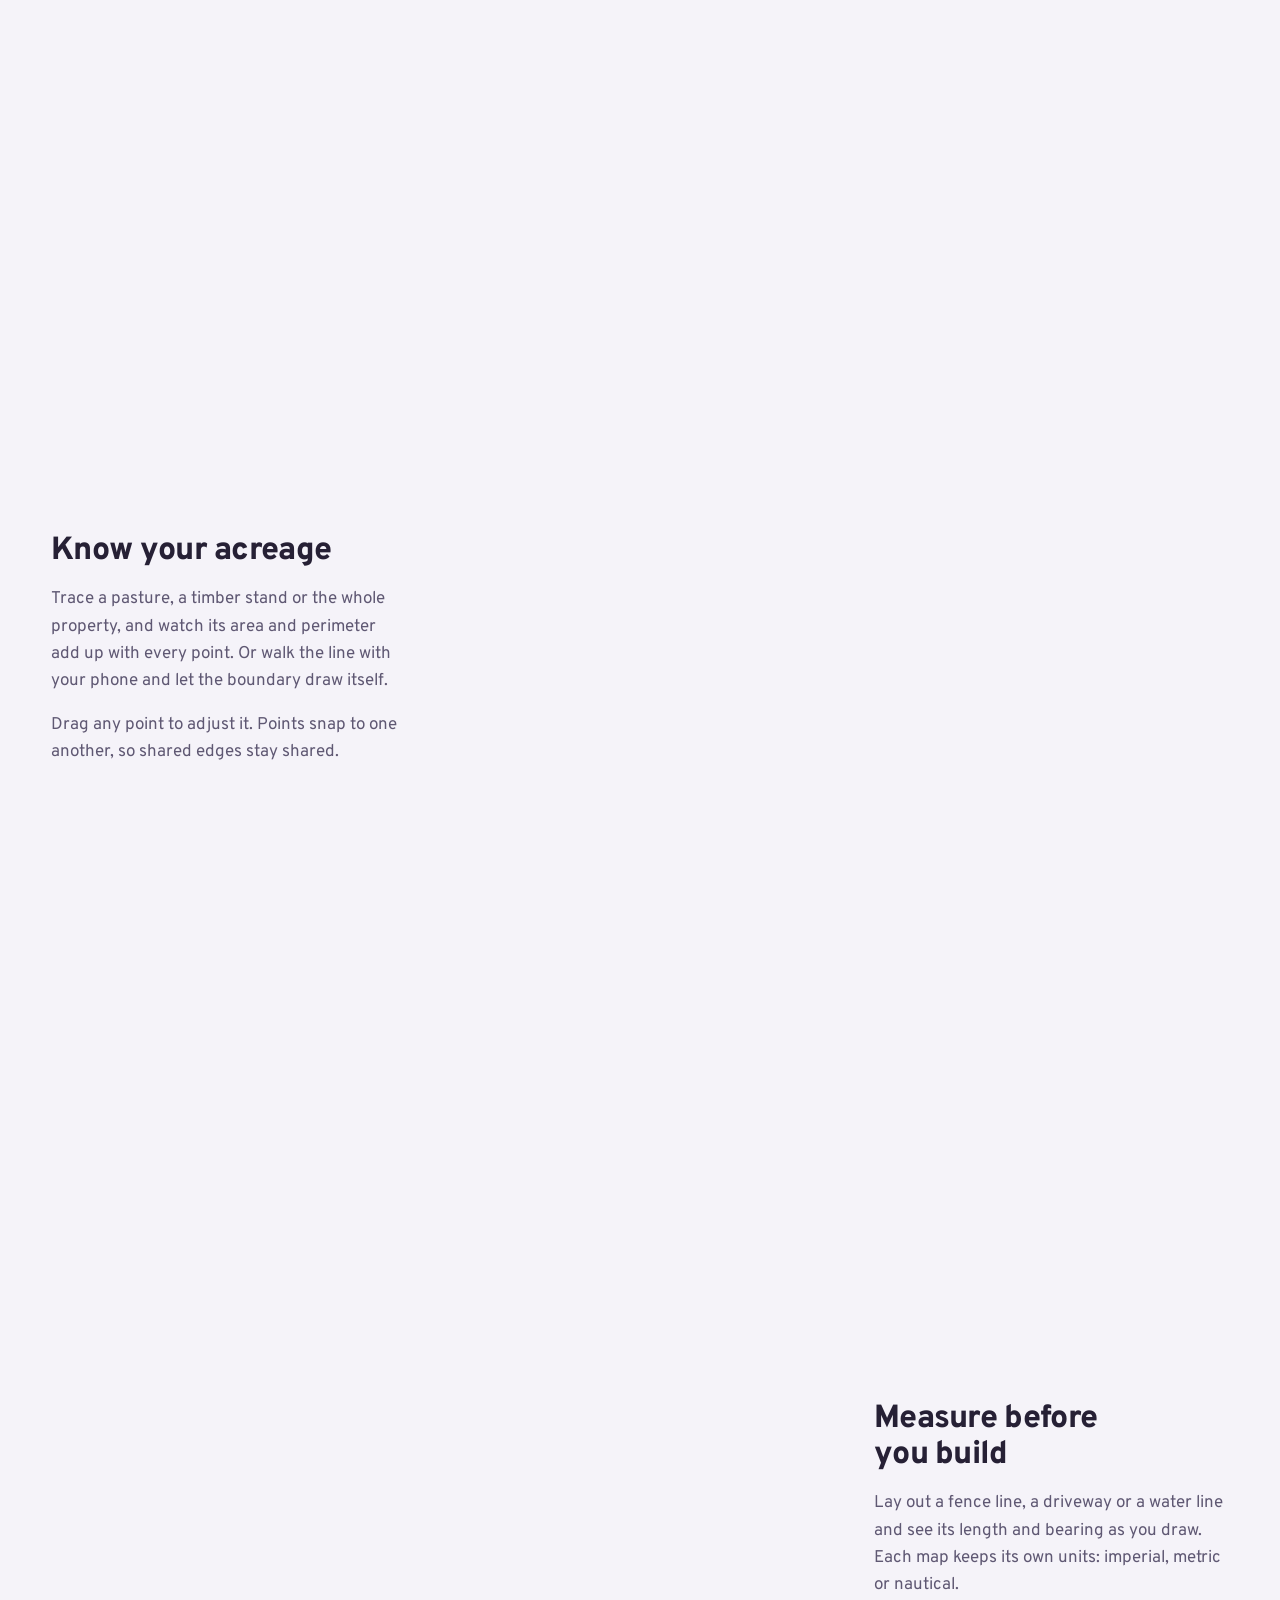
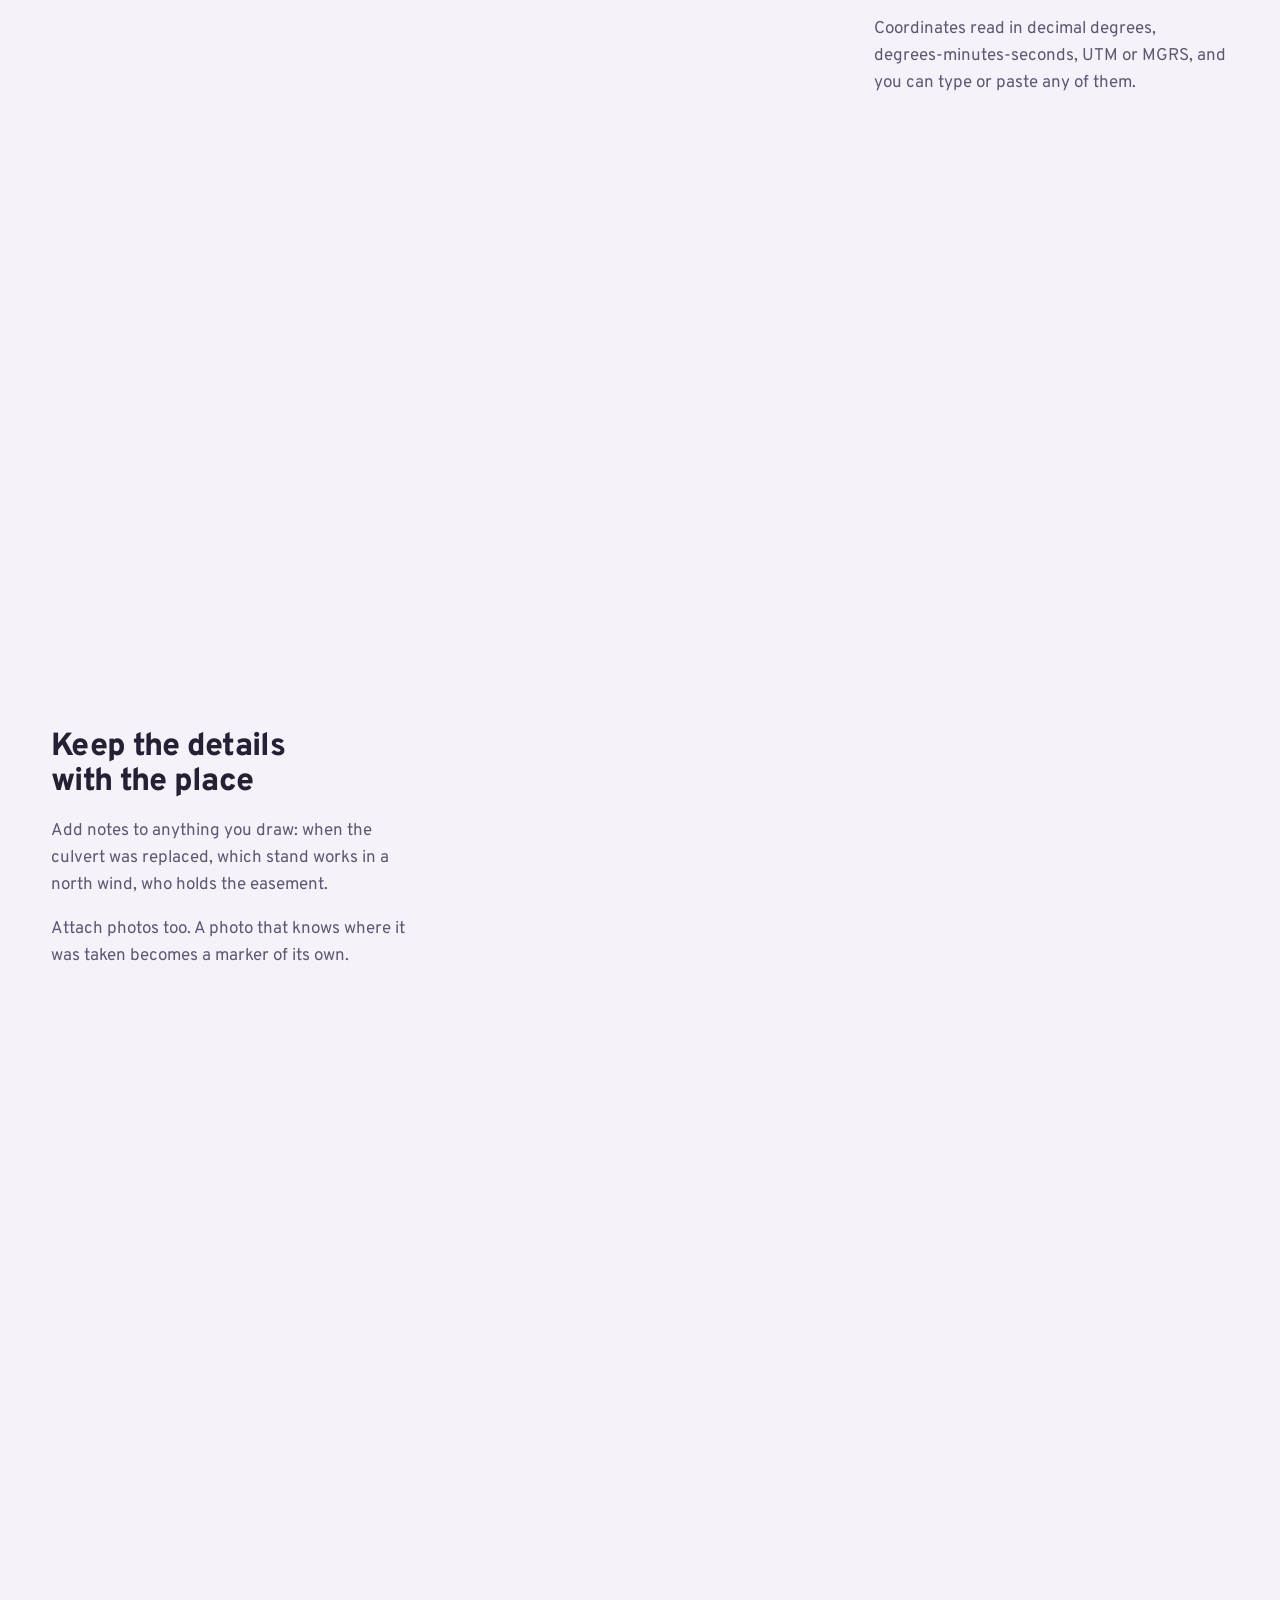
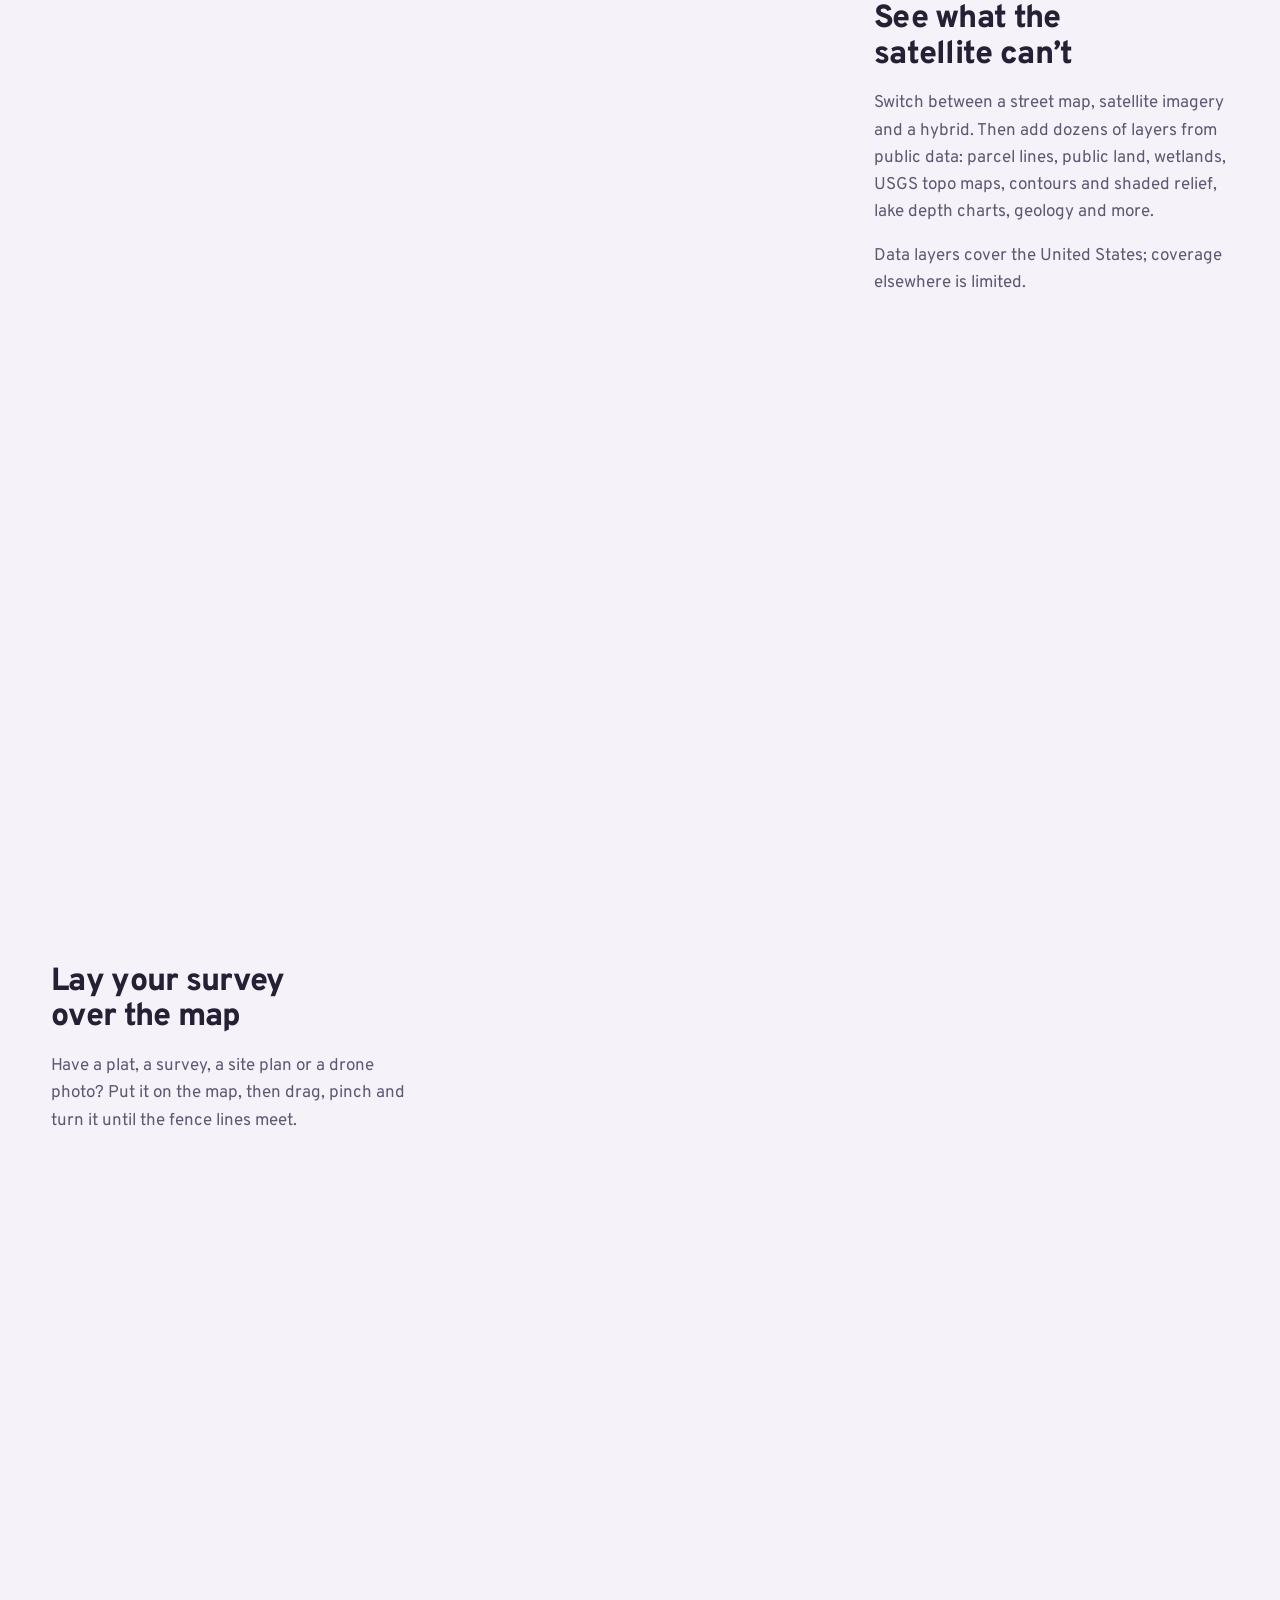
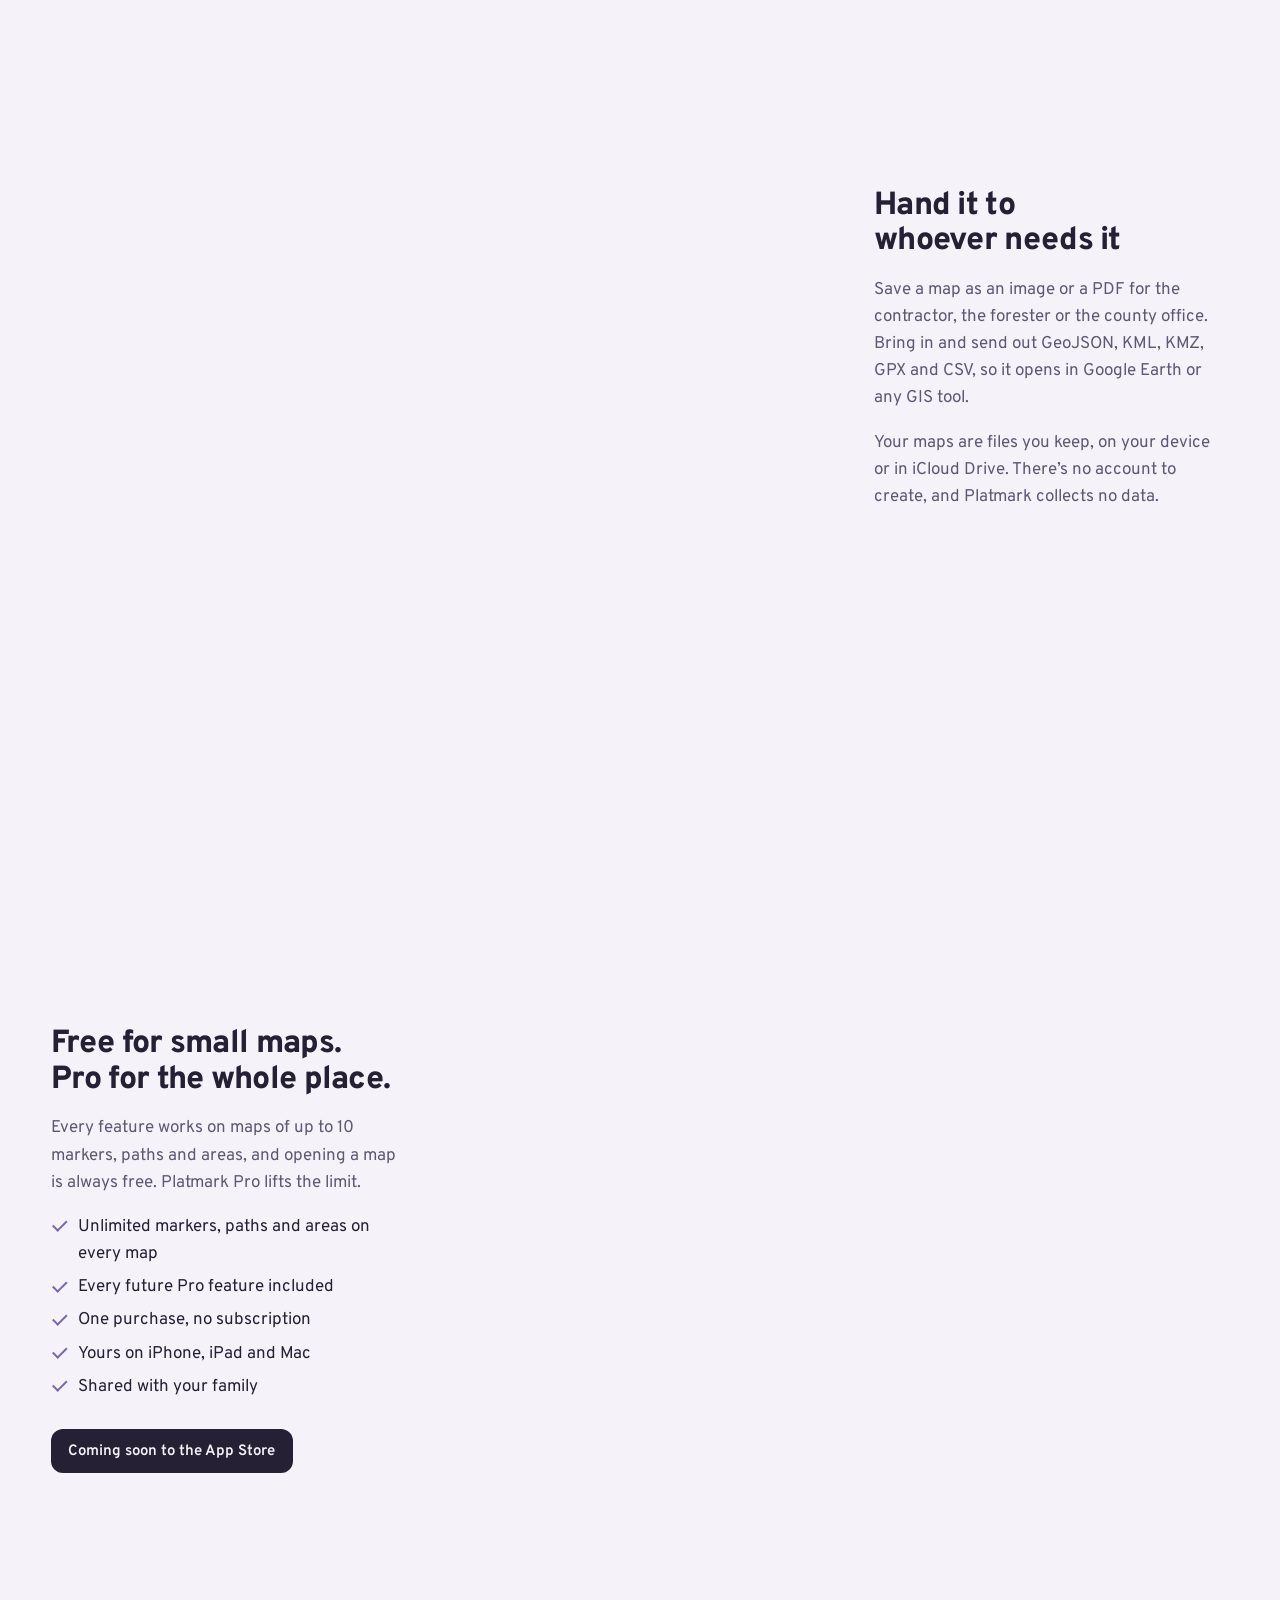
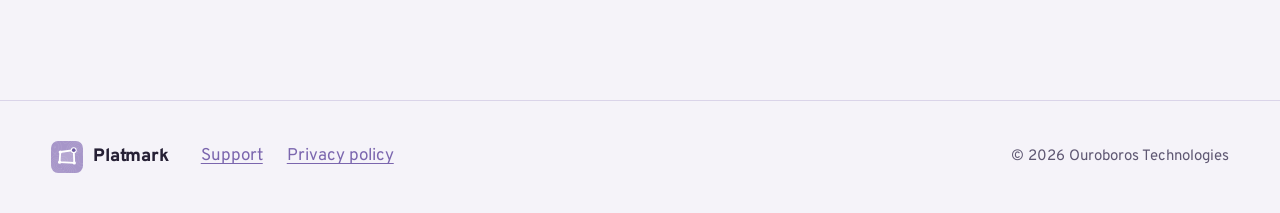
==== commit cf49dd6f: "site updates" ====
--- a/index.html
+++ b/index.html
@@ -4,7 +4,7 @@
   <meta charset="utf-8">
   <meta name="viewport" content="width=device-width, initial-scale=1, viewport-fit=cover">
   <title>Platmark</title>
-  <meta name="description" content="A map editor for iPhone, iPad and Mac. Mark places, draw property lines, measure distances and areas, and keep it all in an open GeoJSON file.">
+  <meta name="description" content="Map tools for landowners, on iPhone, iPad and Mac. Mark points of interest, draw boundaries, measure acreage and distances, and overlay surveys on satellite, topo and parcel maps.">
   <meta name="theme-color" content="#F5F3F9" media="(prefers-color-scheme: light)">
   <meta name="theme-color" content="#17141F" media="(prefers-color-scheme: dark)">
   <link rel="icon" href="images/icon.svg" type="image/svg+xml">
@@ -23,110 +23,116 @@
     <figure class="phone">
       <div class="device">
         <div class="screen">
-          <img data-shot="overview" class="is-active" src="images/overview-720.webp" srcset="images/overview-480.webp 480w, images/overview-720.webp 720w" sizes="(max-width: 759px) 50vw, 340px" alt="Platmark showing NASA landmarks at Cape Canaveral on satellite imagery, with the Markers list open.">
-          <img data-shot="drawing" aria-hidden="true" src="images/drawing-720.webp" srcset="images/drawing-480.webp 480w, images/drawing-720.webp 720w" sizes="(max-width: 759px) 50vw, 340px" alt="Drawing a path over a backyard plan, with Undo, Add, Cancel and Finish controls.">
-          <img data-shot="measure" aria-hidden="true" src="images/measure-720.webp" srcset="images/measure-480.webp 480w, images/measure-720.webp 720w" sizes="(max-width: 759px) 50vw, 340px" alt="A selected pool outline showing its perimeter of 100 feet and its area in acres.">
-          <img data-shot="inspector" aria-hidden="true" src="images/inspector-720.webp" srcset="images/inspector-480.webp 480w, images/inspector-720.webp 720w" sizes="(max-width: 759px) 50vw, 340px" alt="The Lincoln Memorial selected on a map of Washington, with its notes and measurements.">
-          <img data-shot="layers" aria-hidden="true" src="images/layers-720.webp" srcset="images/layers-480.webp 480w, images/layers-720.webp 720w" sizes="(max-width: 759px) 50vw, 340px" alt="The Layers tab over a hunting lease, offering Standard, Satellite and Hybrid base maps.">
-          <img data-shot="export" aria-hidden="true" src="images/export-720.webp" srcset="images/export-480.webp 480w, images/export-720.webp 720w" sizes="(max-width: 759px) 50vw, 340px" alt="The Document tab with Import and Export, over the Cape Canaveral map.">
-          <img data-shot="monuments" aria-hidden="true" src="images/monuments-720.webp" srcset="images/monuments-480.webp 480w, images/monuments-720.webp 720w" sizes="(max-width: 759px) 50vw, 340px" alt="Monuments of the National Mall marked on satellite imagery, with a walking route between them.">
-          <img data-shot="plot" aria-hidden="true" src="images/plot-720.webp" srcset="images/plot-480.webp 480w, images/plot-720.webp 720w" sizes="(max-width: 759px) 50vw, 340px" alt="An 80-acre lease in the Ozarks with food plots, stands, trails and a creek drawn over it.">
+          <img data-shot="overview" class="is-active" src="images/overview-720.webp" srcset="images/overview-480.webp 480w, images/overview-720.webp 720w" sizes="(max-width: 759px) 50vw, 340px" alt="Platmark showing Groom Lake, Nevada on satellite imagery, with marked sites, a drawn area and a 1968 aerial photograph laid over the map.">
+          <img data-shot="markers" aria-hidden="true" src="images/markers-720.webp" srcset="images/markers-480.webp 480w, images/markers-720.webp 720w" sizes="(max-width: 759px) 50vw, 340px" alt="The Markers list, with the map’s roads, sites and landmarks sorted into groups.">
+          <img data-shot="boundary" aria-hidden="true" src="images/boundary-720.webp" srcset="images/boundary-480.webp 480w, images/boundary-720.webp 720w" sizes="(max-width: 759px) 50vw, 340px" alt="Drawing an area around the Groom Lake lakebed, reading 11 miles of perimeter and 5,154 acres as it goes.">
+          <img data-shot="path" aria-hidden="true" src="images/path-720.webp" srcset="images/path-480.webp 480w, images/path-720.webp 720w" sizes="(max-width: 759px) 50vw, 340px" alt="Drawing a path along a runway, showing its length of 2.3 miles and a bearing of 184°.">
+          <img data-shot="details" aria-hidden="true" src="images/details-720.webp" srcset="images/details-480.webp 480w, images/details-720.webp 720w" sizes="(max-width: 759px) 50vw, 340px" alt="A selected marker with its notes, its group, and a place to attach photos.">
+          <img data-shot="layers" aria-hidden="true" src="images/layers-720.webp" srcset="images/layers-480.webp 480w, images/layers-720.webp 720w" sizes="(max-width: 759px) 50vw, 340px" alt="The Layers tab, offering Standard, Satellite and Hybrid base maps, a hillshade data layer and an image overlay.">
+          <img data-shot="overlay" aria-hidden="true" src="images/overlay-720.webp" srcset="images/overlay-480.webp 480w, images/overlay-720.webp 720w" sizes="(max-width: 759px) 50vw, 340px" alt="Placing a 1968 aerial photograph over the map, with its width, height and rotation.">
+          <img data-shot="export" aria-hidden="true" src="images/export-720.webp" srcset="images/export-480.webp 480w, images/export-720.webp 720w" sizes="(max-width: 759px) 50vw, 340px" alt="The Document tab, with the map’s name, its default units, and Import, Export Document and Export Map Image.">
           <span class="island"></span>
         </div>
         <span class="side-button"></span>
       </div>
       <figcaption class="caption">
-        <span class="place">Cape Canaveral, Florida</span>
-        <span class="coords">28°33′ N 80°38′ W</span>
+        <span class="place">Groom Lake, Nevada</span>
+        <span class="coords">37°14′ N 115°48′ W</span>
       </figcaption>
     </figure>
   </div>
 
-  <section class="chapter hero" data-shot="overview" data-place="Cape Canaveral, Florida" data-coords="28°33′ N 80°38′ W">
+  <section class="chapter hero" data-shot="overview" data-place="Groom Lake, Nevada" data-coords="37°14′ N 115°48′ W">
     <div class="copy lead">
       <p class="brand"><img src="images/icon.svg" alt="" width="52" height="52">Platmark</p>
-      <h1>Mark, measure and annotate maps.</h1>
+      <h1>Map tools for landowners.</h1>
     </div>
     <div class="copy">
-      <p>A map editor for iPhone, iPad and Mac. Draw property lines, measure distances and areas,
-      and keep it all in an open file that any GIS tool can read.</p>
+      <p>Plan a project, scout a lease or walk a property line. Draw and measure it over satellite
+      and topo, then share it as a PDF. On iPhone, iPad and Mac.</p>
       <!-- Swap for Apple's official badge, linked to the listing, once the app is live. -->
       <p class="store">Coming soon to the App Store</p>
     </div>
   </section>
 
-  <section class="chapter" data-side="right" data-shot="drawing" data-place="Bend, Oregon" data-coords="44°04′ N 121°19′ W">
+  <section class="chapter" data-side="right" data-shot="markers" data-place="Groom Lake, Nevada" data-coords="37°14′ N 115°48′ W">
     <div class="copy">
-      <h2>Draw it the way you’d sketch it</h2>
-      <p>Drop a marker at the crosshair, at a typed coordinate, or where you’re standing. Draw paths
-      and areas point by point or freehand, add circles and regular polygons, or walk a boundary
-      and watch it appear as you go.</p>
-      <p>Drag any point to adjust a shape. Points snap to one another, so shared edges stay shared.</p>
+      <h2>Mark everything on your land</h2>
+      <p>Drop a pin on the well, the gate, the septic tank or the corner stake: at the crosshair,
+      at a typed coordinate, or right where you’re standing.</p>
+      <p>Give each one a colour, a symbol and a label, and sort them into groups you can hide when
+      you don’t need them.</p>
     </div>
   </section>
 
-  <section class="chapter" data-shot="measure" data-place="Bend, Oregon" data-coords="44°04′ N 121°19′ W">
+  <section class="chapter" data-shot="boundary" data-place="Groom Lake, Nevada" data-coords="37°14′ N 115°48′ W">
     <div class="copy">
-      <h2>See the numbers as you draw</h2>
-      <p>Lengths, areas and perimeters update with every point. Each map keeps its own units:
-      metric, imperial or nautical.</p>
-      <p>Coordinates read in decimal degrees, degrees-minutes-seconds, UTM or MGRS, and you can
-      type or paste any of them.</p>
+      <h2>Know your acreage</h2>
+      <p>Trace a pasture, a timber stand or the whole property, and watch its area and perimeter
+      add up with every point. Or walk the line with your phone and let the boundary draw itself.</p>
+      <p>Drag any point to adjust it. Points snap to one another, so shared edges stay shared.</p>
     </div>
   </section>
 
-  <section class="chapter" data-side="right" data-shot="inspector" data-place="Washington, D.C." data-coords="38°54′ N 77°02′ W">
+  <section class="chapter" data-side="right" data-shot="path" data-place="Groom Lake, Nevada" data-coords="37°14′ N 115°48′ W">
     <div class="copy">
-      <h2>Keep the details with the place</h2>
-      <p>Give every marker, path and area a colour, a symbol, a label and notes. Sort them into
-      groups, and hide a group when you don’t need it.</p>
-      <p>Attach photos to anything. A photo that knows where it was taken becomes a marker of its own.</p>
+      <h2>Measure before you build</h2>
+      <p>Lay out a fence line, a driveway or a water line and see its length and bearing as you
+      draw. Each map keeps its own units: imperial, metric or nautical.</p>
+      <p>Coordinates read in decimal degrees, degrees-minutes-seconds, UTM or MGRS, and you can type
+      or paste any of them.</p>
     </div>
   </section>
 
-  <section class="chapter" data-shot="layers" data-place="The Ozarks, Missouri" data-coords="37°57′ N 91°30′ W">
+  <section class="chapter" data-shot="details" data-place="Groom Lake, Nevada" data-coords="37°14′ N 115°48′ W">
     <div class="copy">
-      <h2>See what’s on the ground</h2>
-      <p>Switch between a street map, satellite imagery and a hybrid. Then add layers from US public
-      data: USGS topo maps and contours, rivers and wetlands, lake depth charts, geologic maps, and
-      county, public-land and parcel boundaries.</p>
-      <p>Have a site plan, survey or drone photo? Lay it over the map and line it up by hand.</p>
+      <h2>Keep the details with the place</h2>
+      <p>Add notes to anything you draw: when the culvert was replaced, which stand works in a north
+      wind, who holds the easement.</p>
+      <p>Attach photos too. A photo that knows where it was taken becomes a marker of its own.</p>
     </div>
   </section>
 
-  <section class="chapter" data-side="right" data-shot="export" data-place="Cape Canaveral, Florida" data-coords="28°33′ N 80°38′ W">
+  <section class="chapter" data-side="right" data-shot="layers" data-place="Groom Lake, Nevada" data-coords="37°14′ N 115°48′ W">
     <div class="copy">
-      <h2>Send it in the format they use</h2>
-      <p>Import and export GeoJSON, KML, KMZ, GPX and CSV. Export a map as an image or a PDF to print
-      or send, or copy elements from one map and paste them into another.</p>
+      <h2>See what the satellite can’t</h2>
+      <p>Switch between a street map, satellite imagery and a hybrid. Then add dozens of layers from
+      public data: parcel lines, public land, wetlands, USGS topo maps, contours and shaded relief,
+      lake depth charts, geology and more.</p>
+      <p>Data layers cover the United States; coverage elsewhere is limited.</p>
     </div>
   </section>
 
-  <section class="chapter" data-shot="monuments" data-place="Washington, D.C." data-coords="38°54′ N 77°02′ W">
+  <section class="chapter" data-shot="overlay" data-place="Groom Lake, Nevada" data-coords="37°14′ N 115°48′ W">
     <div class="copy">
-      <h2>Your map is a file you keep</h2>
-      <p>A Platmark map is plain GeoJSON, in a package beside its photos and overlays. Open it in
-      QGIS, geojson.io or anything else that reads GeoJSON, and keep it on your device or in
-      iCloud Drive.</p>
-      <pre><code>{
-  "type": "Feature",
-  "properties": {
-    "title": "Lincoln Memorial",
-    "stroke": "#FFD60A",
-    "fill-opacity": 0.35,
-    "platmark:symbol": "building.columns.fill"
-  },
-  "geometry": { "type": "Polygon", … }
-}</code></pre>
-      <p>There’s no account to create, and Platmark collects no data.</p>
+      <h2>Lay your survey over the map</h2>
+      <p>Have a plat, a survey, a site plan or a drone photo? Put it on the map, then drag, pinch and
+      turn it until the fence lines meet.</p>
     </div>
   </section>
 
-  <section class="chapter" data-side="right" data-shot="plot" data-place="The Ozarks, Missouri" data-coords="37°57′ N 91°30′ W">
+  <section class="chapter" data-side="right" data-shot="export" data-place="Groom Lake, Nevada" data-coords="37°14′ N 115°48′ W">
     <div class="copy">
-      <h2>Free for small maps</h2>
-      <p>Every feature works on maps of up to 10 elements. One purchase removes the limit on every
-      map, on all your devices. There’s no subscription.</p>
+      <h2>Hand it to whoever needs it</h2>
+      <p>Save a map as an image or a PDF for the contractor, the forester or the county office. Bring
+      in and send out GeoJSON, KML, KMZ, GPX and CSV, so it opens in Google Earth or any GIS tool.</p>
+      <p>Your maps are files you keep, on your device or in iCloud Drive. There’s no account to
+      create, and Platmark collects no data.</p>
+    </div>
+  </section>
+
+  <section class="chapter" data-shot="overview" data-place="Groom Lake, Nevada" data-coords="37°14′ N 115°48′ W">
+    <div class="copy">
+      <h2>Free for small maps. Pro for the whole place.</h2>
+      <p>Every feature works on maps of up to 10 markers, paths and areas, and opening a map is
+      always free. Platmark Pro lifts the limit.</p>
+      <ul class="perks">
+        <li>Unlimited markers, paths and areas on every map</li>
+        <li>Every future Pro feature included</li>
+        <li>One purchase, no subscription</li>
+        <li>Yours on iPhone, iPad and Mac</li>
+        <li>Shared with your family</li>
+      </ul>
       <p class="store">Coming soon to the App Store</p>
     </div>
   </section>
--- a/home.css
+++ b/home.css
@@ -219,15 +219,28 @@
   font-size: 0.9375rem;
 }
 
-pre {
-  margin: 0 0 1.25em;
-  padding: 16px 18px;
-  border-radius: 14px;
-  background: color-mix(in srgb, var(--paper) 80%, var(--field));
-  border: 1px solid var(--rule);
-  overflow-x: auto;
-  font: 0.8125rem/1.55 ui-monospace, "SF Mono", Menlo, monospace;
+/* Platmark Pro's perks, ticked off in the accent ink. */
+.perks {
+  margin: 0 0 1em;
+  padding: 0;
+  list-style: none;
   color: var(--ink);
+}
+.perks li {
+  position: relative;
+  padding-left: 1.6em;
+  margin-bottom: 0.35em;
+}
+.perks li::before {
+  content: "";
+  position: absolute;
+  left: 0.1em;
+  top: 0.38em;
+  width: 0.7em;
+  height: 0.38em;
+  border: solid var(--accent);
+  border-width: 0 0 2.5px 2.5px;
+  rotate: -45deg;
 }
 
 .colophon {
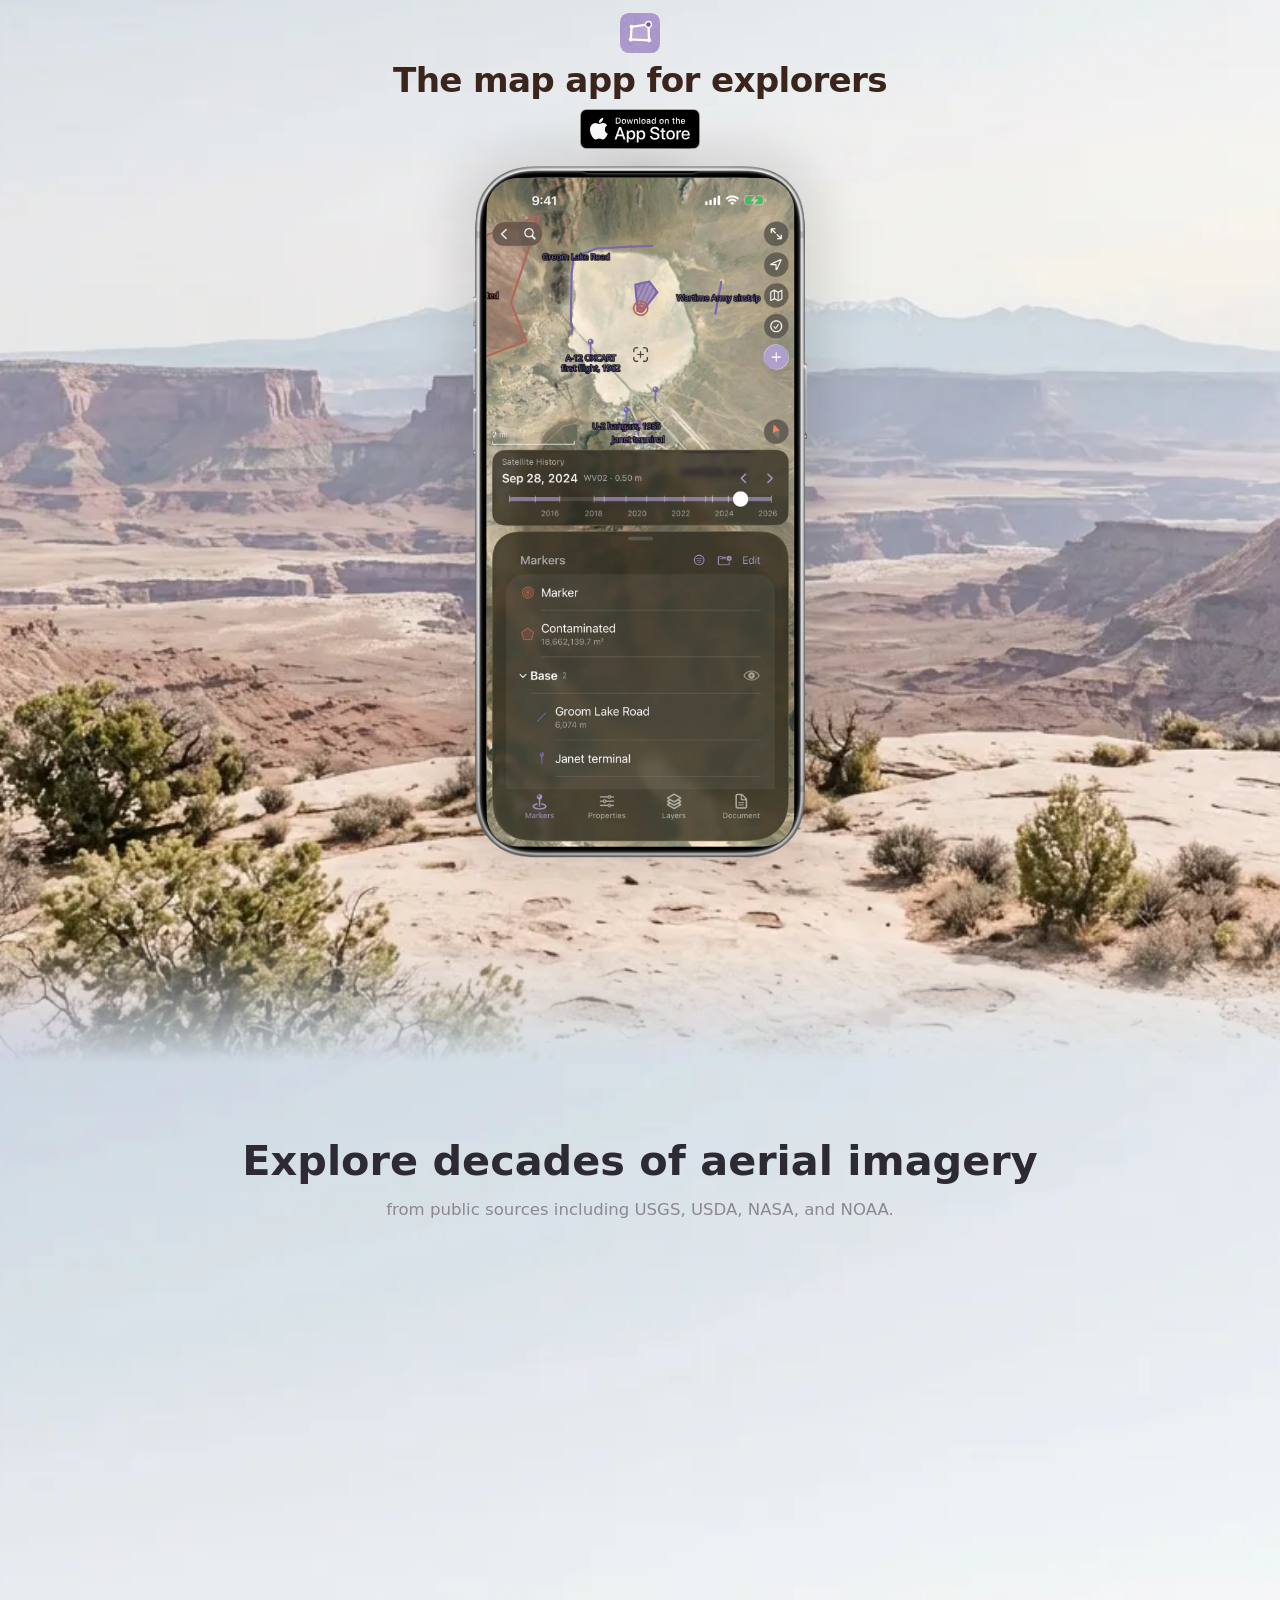
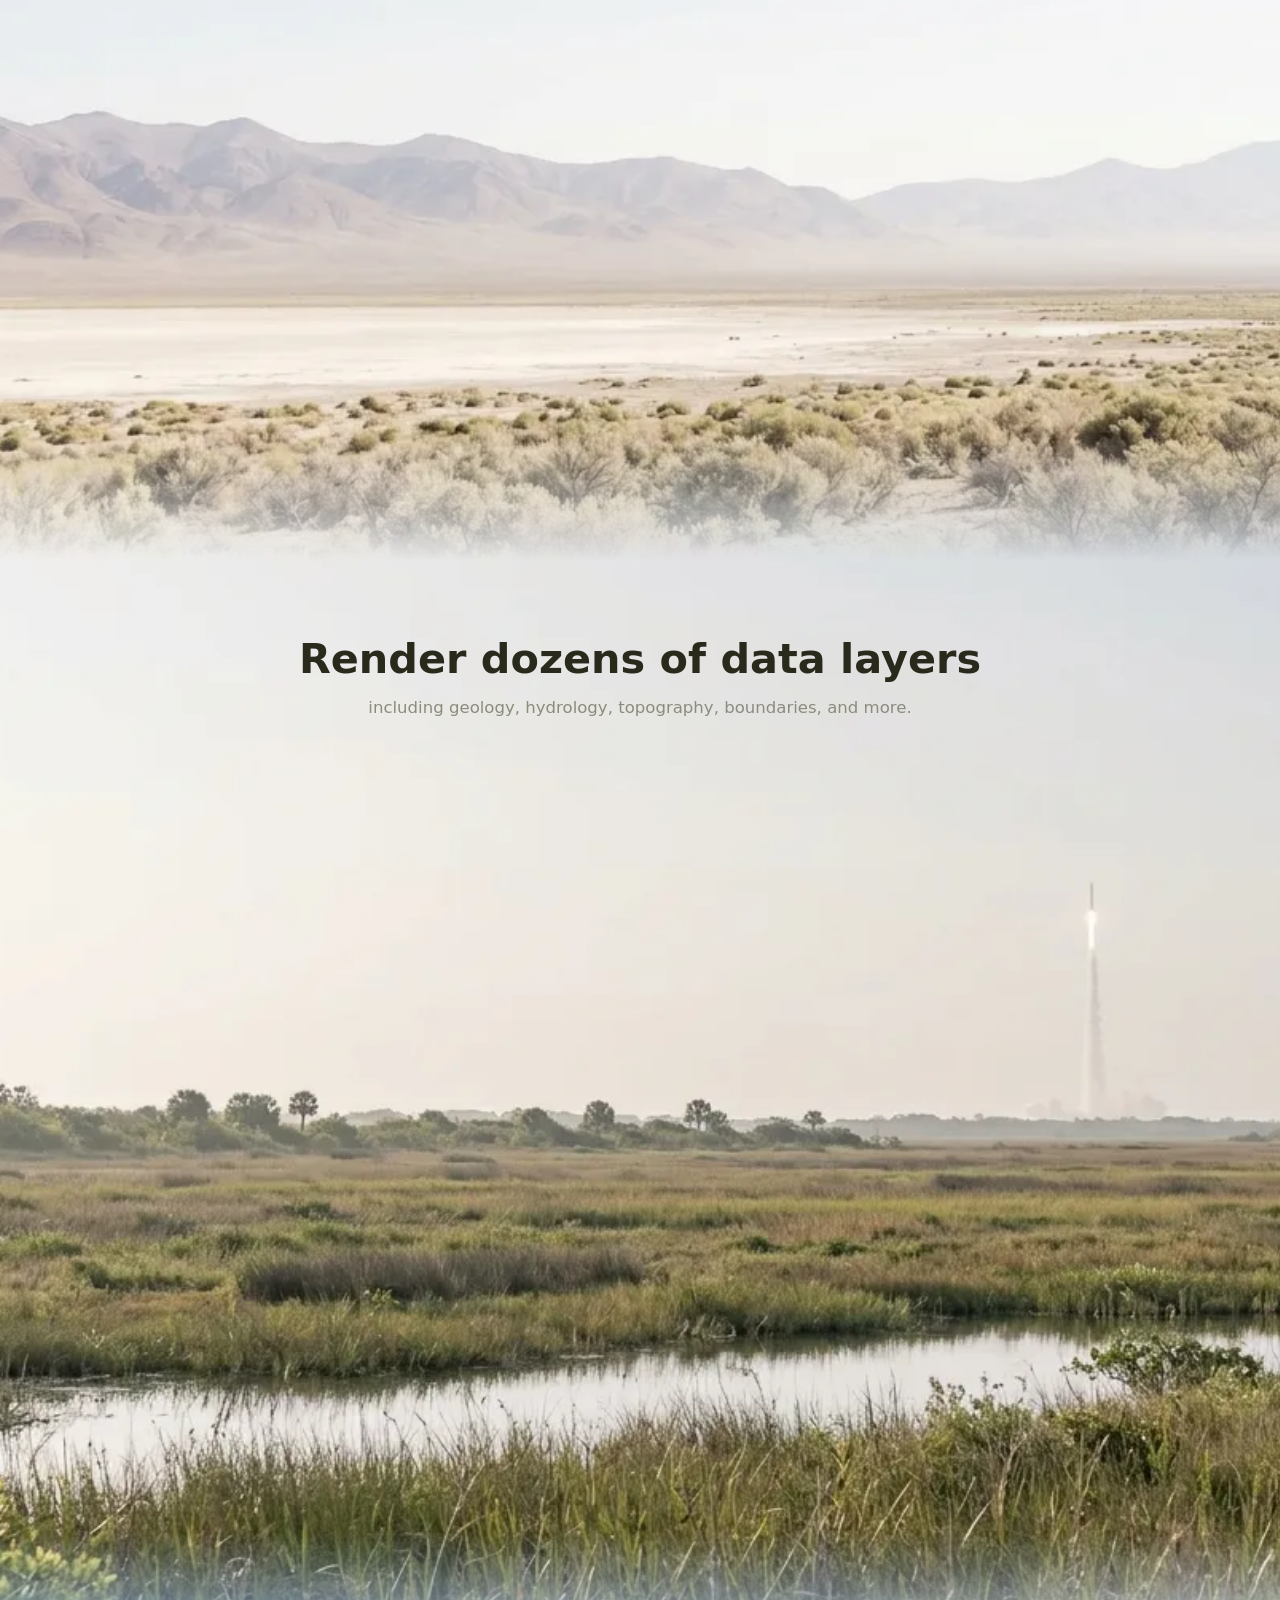
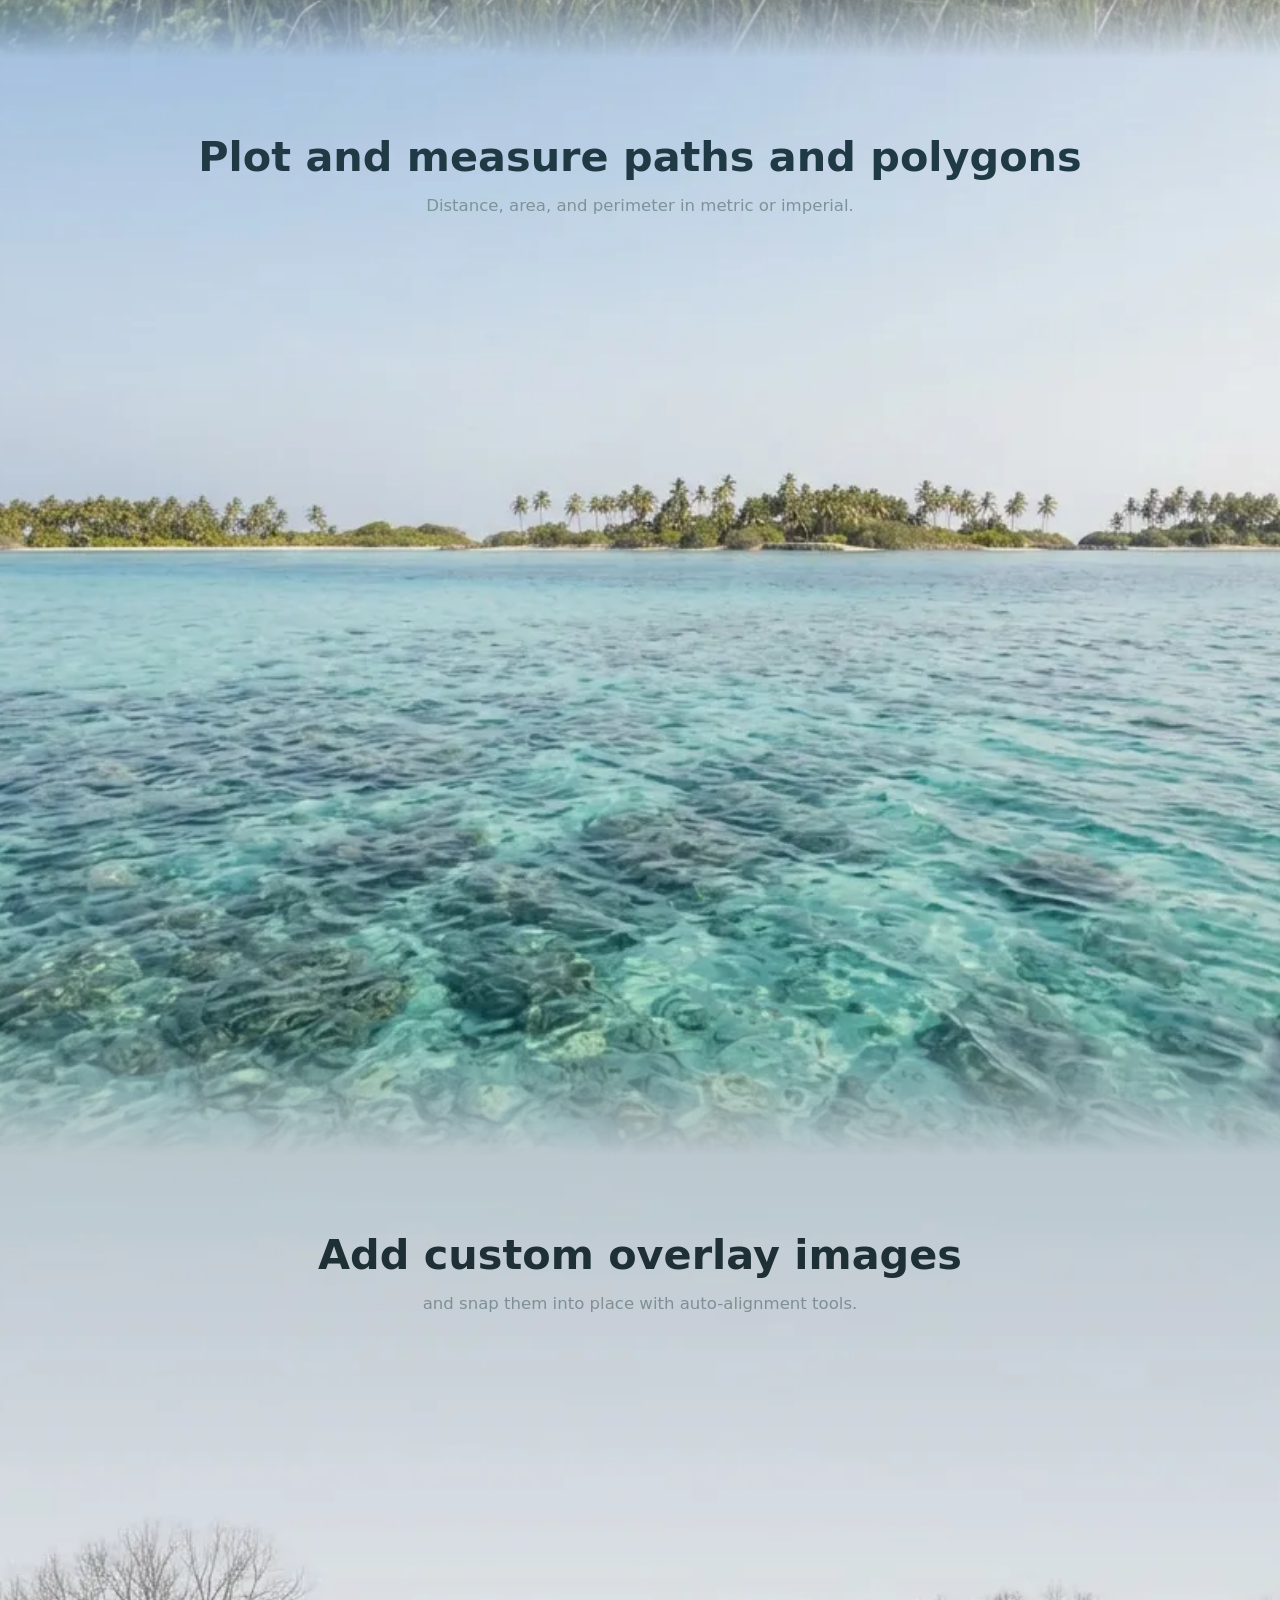
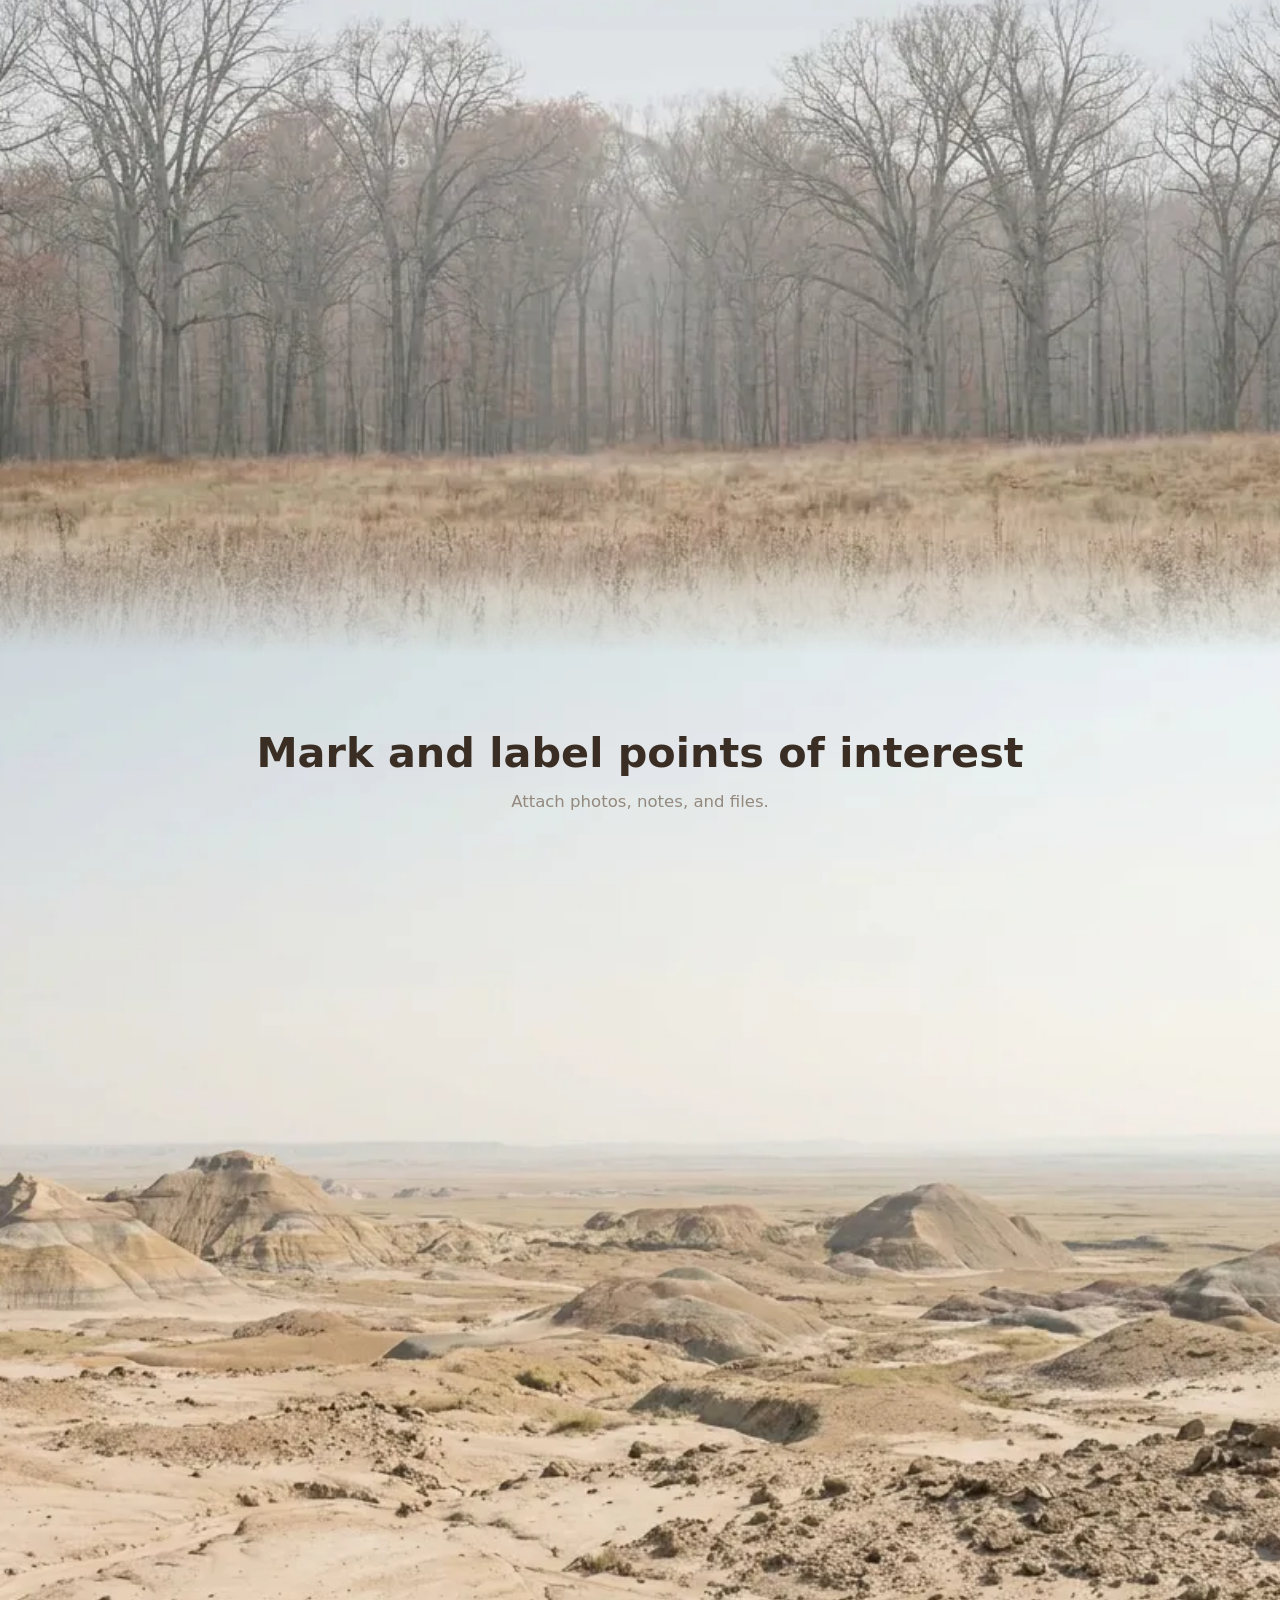
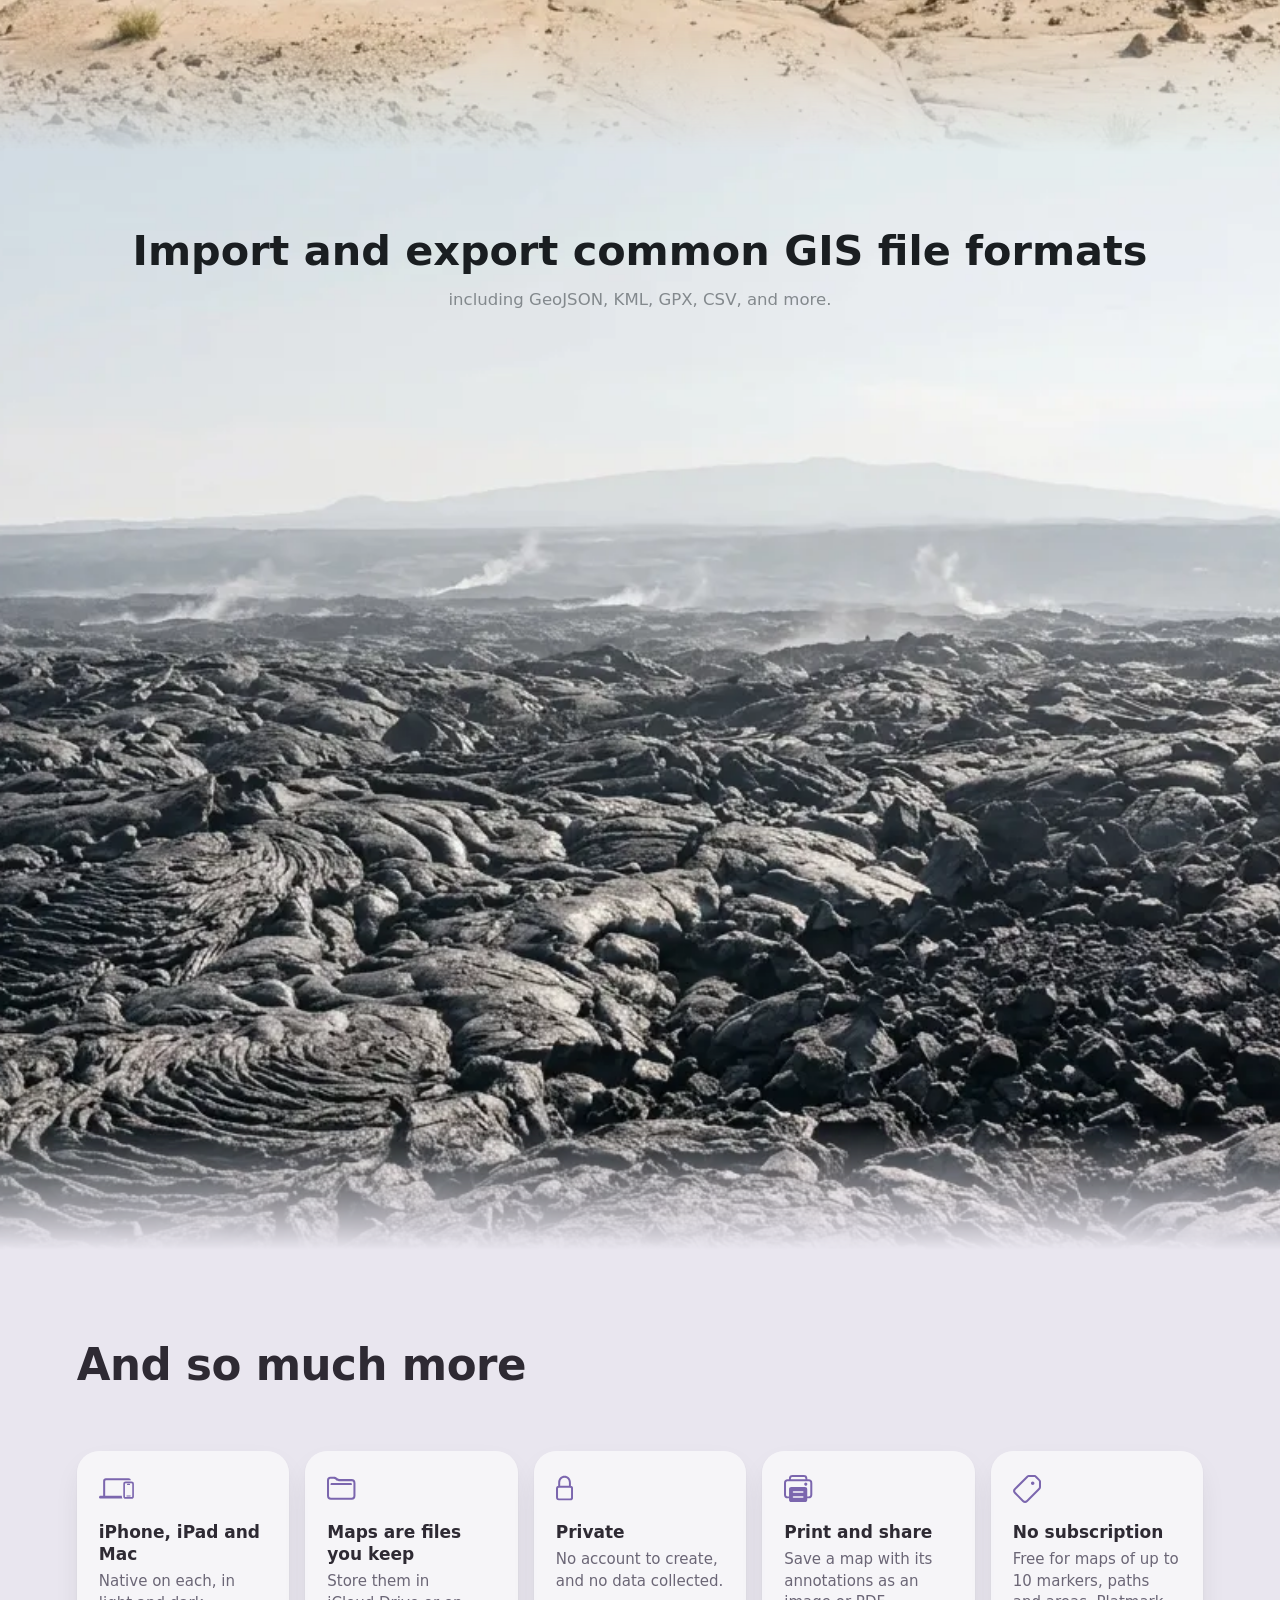
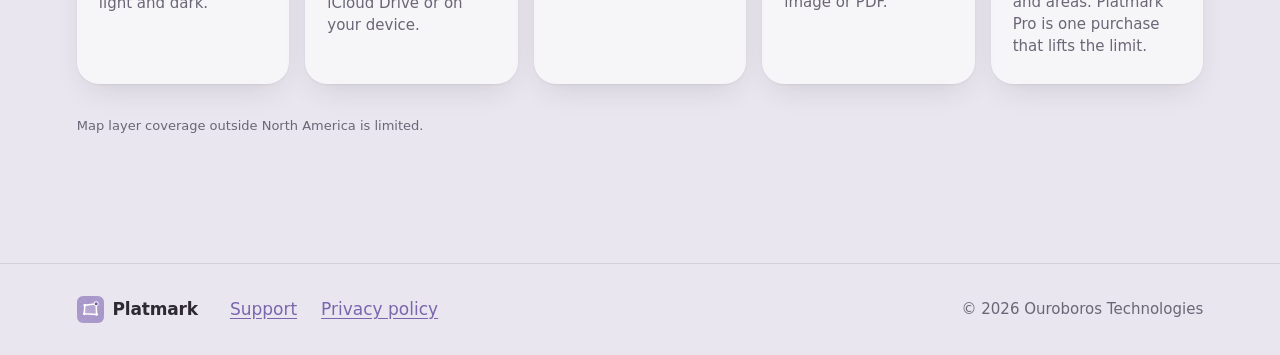
==== commit 20d9a722: "website updates" ====
--- a/index.html
+++ b/index.html
@@ -4,142 +4,158 @@
   <meta charset="utf-8">
   <meta name="viewport" content="width=device-width, initial-scale=1, viewport-fit=cover">
   <title>Platmark</title>
-  <meta name="description" content="Map tools for landowners, on iPhone, iPad and Mac. Mark points of interest, draw boundaries, measure acreage and distances, and overlay surveys on satellite, topo and parcel maps.">
-  <meta name="theme-color" content="#F5F3F9" media="(prefers-color-scheme: light)">
-  <meta name="theme-color" content="#17141F" media="(prefers-color-scheme: dark)">
+  <meta name="description" content="A map app for iPhone, iPad and Mac. Explore historical imagery, overlay data layers, draw and measure paths and areas, align old maps, and import and export GIS files.">
   <link rel="icon" href="images/icon.svg" type="image/svg+xml">
-  <link rel="preconnect" href="https://fonts.googleapis.com">
-  <link rel="preconnect" href="https://fonts.gstatic.com" crossorigin>
-  <link rel="stylesheet" href="https://fonts.googleapis.com/css2?family=Overpass:wght@400;600;800&family=Source+Serif+4:ital,opsz,wght@1,8..60,400&display=swap">
   <link rel="stylesheet" href="home.css">
 </head>
 <body>
-<div class="terrain" aria-hidden="true"></div>
 
-<main class="story">
-  <!-- The phone stays pinned while the chapters scroll past it. home.js shows the screenshot
-       named by the chapter at the reading line, and the place it shows in the caption. -->
-  <div class="stage">
-    <figure class="phone">
-      <div class="device">
-        <div class="screen">
-          <img data-shot="overview" class="is-active" src="images/overview-720.webp" srcset="images/overview-480.webp 480w, images/overview-720.webp 720w" sizes="(max-width: 759px) 50vw, 340px" alt="Platmark showing Groom Lake, Nevada on satellite imagery, with marked sites, a drawn area and a 1968 aerial photograph laid over the map.">
-          <img data-shot="markers" aria-hidden="true" src="images/markers-720.webp" srcset="images/markers-480.webp 480w, images/markers-720.webp 720w" sizes="(max-width: 759px) 50vw, 340px" alt="The Markers list, with the map’s roads, sites and landmarks sorted into groups.">
-          <img data-shot="boundary" aria-hidden="true" src="images/boundary-720.webp" srcset="images/boundary-480.webp 480w, images/boundary-720.webp 720w" sizes="(max-width: 759px) 50vw, 340px" alt="Drawing an area around the Groom Lake lakebed, reading 11 miles of perimeter and 5,154 acres as it goes.">
-          <img data-shot="path" aria-hidden="true" src="images/path-720.webp" srcset="images/path-480.webp 480w, images/path-720.webp 720w" sizes="(max-width: 759px) 50vw, 340px" alt="Drawing a path along a runway, showing its length of 2.3 miles and a bearing of 184°.">
-          <img data-shot="details" aria-hidden="true" src="images/details-720.webp" srcset="images/details-480.webp 480w, images/details-720.webp 720w" sizes="(max-width: 759px) 50vw, 340px" alt="A selected marker with its notes, its group, and a place to attach photos.">
-          <img data-shot="layers" aria-hidden="true" src="images/layers-720.webp" srcset="images/layers-480.webp 480w, images/layers-720.webp 720w" sizes="(max-width: 759px) 50vw, 340px" alt="The Layers tab, offering Standard, Satellite and Hybrid base maps, a hillshade data layer and an image overlay.">
-          <img data-shot="overlay" aria-hidden="true" src="images/overlay-720.webp" srcset="images/overlay-480.webp 480w, images/overlay-720.webp 720w" sizes="(max-width: 759px) 50vw, 340px" alt="Placing a 1968 aerial photograph over the map, with its width, height and rotation.">
-          <img data-shot="export" aria-hidden="true" src="images/export-720.webp" srcset="images/export-480.webp 480w, images/export-720.webp 720w" sizes="(max-width: 759px) 50vw, 340px" alt="The Document tab, with the map’s name, its default units, and Import, Export Document and Export Map Image.">
-          <span class="island"></span>
+<main>
+  <div class="story">
+    <div class="pin">
+      <div class="stage">
+        <div class="device">
+          <img class="bezel-shadow" alt="" aria-hidden="true">
+          <div class="screen">
+            <img class="is-shown" data-scene="canyonlands" alt="A route to the Grand Detour in Canyonlands over 2022 satellite imagery and an old topographic map, with a lookout's notes and photo open.">
+            <img data-scene="area-51" alt="Platmark showing Groom Lake, Nevada in 2024 satellite imagery, with labelled sites, a drawn area and a timeline of satellite history.">
+            <img data-scene="kennedy-space-center" alt="A 1979 USGS topographic map of Cape Canaveral laid over the map, with the Layers panel open.">
+            <img data-scene="bikini-atoll" alt="Drawing an area across Bikini Atoll, reading its perimeter, area and bearing as each point is added.">
+            <img data-scene="glidden" alt="Placing an old hand-drawn survey of a Wisconsin forest over satellite imagery, ready to auto-align.">
+            <img data-scene="badlands" alt="A dig site in the Montana badlands over a geology layer, with notes on a Triceratops find.">
+            <img data-scene="kilauea" alt="The 2018 Kīlauea lava flows mapped as areas, with Import, Export Document and Export Map Image.">
+          </div>
+          <img class="bezel" alt="" aria-hidden="true">
+          <button class="enlarge" aria-label="Enlarge screenshot"></button>
         </div>
-        <span class="side-button"></span>
+        <!-- Shows the visitor's own kind of device, iPhone unless it's an iPad, a Mac or an iPhone
+             Duo. Inline and right here so the screenshots load at once and the device never changes
+             shape on screen, except when a Duo is folded or unfolded.
+             iPadOS asks for the desktop site and reports itself as a Mac; touch gives it away.
+             A Duo's agent is any iPhone's; only its 669 × 951 pt inner screen sets it apart. Folded,
+             it shows as any iPhone. -->
+        <script>
+          (() => {
+            const iphone = /iPhone/.test(navigator.userAgent);
+            const mac = /Macintosh/.test(navigator.userAgent);
+            const ipad = /iPad/.test(navigator.userAgent) || (mac && navigator.maxTouchPoints > 1);
+
+            function kind() {
+              if (ipad) return "ipad";
+              if (mac) return "mac";
+              const shortSide = Math.min(screen.width, screen.height);
+              if (iphone && shortSide === 669) return "iphone-duo-open";
+              return "iphone";
+            }
+
+            function show(device) {
+              if (document.documentElement.dataset.device === device) return;
+              document.documentElement.dataset.device = device;
+              for (const img of document.querySelectorAll(".screen img")) {
+                img.src = `images/${device}/${img.dataset.scene}.webp`;
+              }
+              if (device === "mac") return;
+              for (const img of document.querySelectorAll(".bezel, .bezel-shadow")) {
+                img.src = `images/bezels/${device}.webp`;
+              }
+            }
+
+            show(kind());
+            addEventListener("resize", () => show(kind()));
+          })();
+        </script>
       </div>
-      <figcaption class="caption">
-        <span class="place">Groom Lake, Nevada</span>
-        <span class="coords">37°14′ N 115°48′ W</span>
-      </figcaption>
-    </figure>
+    </div>
+
+    <section class="scene hero" data-scene="canyonlands" style="--ink: #3B241C">
+      <img class="background" src="images/backgrounds/canyonlands.webp" alt="">
+      <div class="band">
+        <img class="hero-icon" src="images/icon.svg" alt="Platmark">
+        <h1>The map app for explorers</h1>
+        <a class="app-store" href="https://apps.apple.com/app/id6809805604">
+          <img src="images/app-store-badge.svg" alt="Download on the App Store" width="120" height="40">
+        </a>
+      </div>
+    </section>
+    <section class="scene" data-scene="area-51" style="--ink: #2E2A33; --subtitle-ink: #8C8892">
+      <img class="background" src="images/backgrounds/area-51.webp" alt="">
+      <div class="band">
+        <h2>Explore decades of aerial imagery</h2>
+        <p>from public sources including USGS, USDA, NASA, and NOAA.</p>
+      </div>
+    </section>
+    <section class="scene" data-scene="kennedy-space-center" style="--ink: #2A2A1C; --subtitle-ink: #8C8B7E">
+      <img class="background" src="images/backgrounds/kennedy-space-center.webp" alt="">
+      <div class="band">
+        <h2>Render dozens of data layers</h2>
+        <p>including geology, hydrology, topography, boundaries, and more.</p>
+      </div>
+    </section>
+    <section class="scene" data-scene="bikini-atoll" style="--ink: #1F3A45; --subtitle-ink: #7E929B">
+      <img class="background" src="images/backgrounds/bikini-atoll.webp" alt="">
+      <div class="band">
+        <h2>Plot and measure paths and polygons</h2>
+        <p>Distance, area, and perimeter in metric or imperial.</p>
+      </div>
+    </section>
+    <section class="scene" data-scene="glidden" style="--ink: #1E2F36; --subtitle-ink: #808F95">
+      <img class="background" src="images/backgrounds/glidden.webp" alt="">
+      <div class="band">
+        <h2>Add custom overlay images</h2>
+        <p>and snap them into place with auto-alignment tools.</p>
+      </div>
+    </section>
+    <section class="scene" data-scene="badlands" style="--ink: #3A2E24; --subtitle-ink: #94897E">
+      <img class="background" src="images/backgrounds/badlands.webp" alt="">
+      <div class="band">
+        <h2>Mark and label points of interest</h2>
+        <p>Attach photos, notes, and files.</p>
+      </div>
+    </section>
+    <section class="scene" data-scene="kilauea" style="--ink: #1A1E21; --subtitle-ink: #83898D">
+      <img class="background" src="images/backgrounds/kilauea.webp" alt="">
+      <div class="band">
+        <h2>Import and export common GIS file formats</h2>
+        <p>including GeoJSON, KML, GPX, CSV, and more.</p>
+      </div>
+    </section>
   </div>
 
-  <section class="chapter hero" data-shot="overview" data-place="Groom Lake, Nevada" data-coords="37°14′ N 115°48′ W">
-    <div class="copy lead">
-      <p class="brand"><img src="images/icon.svg" alt="" width="52" height="52">Platmark</p>
-      <h1>Map tools for landowners.</h1>
-    </div>
-    <div class="copy">
-      <p>Plan a project, scout a lease or walk a property line. Draw and measure it over satellite
-      and topo, then share it as a PDF. On iPhone, iPad and Mac.</p>
-      <!-- Swap for Apple's official badge, linked to the listing, once the app is live. -->
-      <p class="store">Coming soon to the App Store</p>
-    </div>
-  </section>
-
-  <section class="chapter" data-side="right" data-shot="markers" data-place="Groom Lake, Nevada" data-coords="37°14′ N 115°48′ W">
-    <div class="copy">
-      <h2>Mark everything on your land</h2>
-      <p>Drop a pin on the well, the gate, the septic tank or the corner stake: at the crosshair,
-      at a typed coordinate, or right where you’re standing.</p>
-      <p>Give each one a colour, a symbol and a label, and sort them into groups you can hide when
-      you don’t need them.</p>
-    </div>
-  </section>
-
-  <section class="chapter" data-shot="boundary" data-place="Groom Lake, Nevada" data-coords="37°14′ N 115°48′ W">
-    <div class="copy">
-      <h2>Know your acreage</h2>
-      <p>Trace a pasture, a timber stand or the whole property, and watch its area and perimeter
-      add up with every point. Or walk the line with your phone and let the boundary draw itself.</p>
-      <p>Drag any point to adjust it. Points snap to one another, so shared edges stay shared.</p>
-    </div>
-  </section>
-
-  <section class="chapter" data-side="right" data-shot="path" data-place="Groom Lake, Nevada" data-coords="37°14′ N 115°48′ W">
-    <div class="copy">
-      <h2>Measure before you build</h2>
-      <p>Lay out a fence line, a driveway or a water line and see its length and bearing as you
-      draw. Each map keeps its own units: imperial, metric or nautical.</p>
-      <p>Coordinates read in decimal degrees, degrees-minutes-seconds, UTM or MGRS, and you can type
-      or paste any of them.</p>
-    </div>
-  </section>
-
-  <section class="chapter" data-shot="details" data-place="Groom Lake, Nevada" data-coords="37°14′ N 115°48′ W">
-    <div class="copy">
-      <h2>Keep the details with the place</h2>
-      <p>Add notes to anything you draw: when the culvert was replaced, which stand works in a north
-      wind, who holds the easement.</p>
-      <p>Attach photos too. A photo that knows where it was taken becomes a marker of its own.</p>
-    </div>
-  </section>
-
-  <section class="chapter" data-side="right" data-shot="layers" data-place="Groom Lake, Nevada" data-coords="37°14′ N 115°48′ W">
-    <div class="copy">
-      <h2>See what the satellite can’t</h2>
-      <p>Switch between a street map, satellite imagery and a hybrid. Then add dozens of layers from
-      public data: parcel lines, public land, wetlands, USGS topo maps, contours and shaded relief,
-      lake depth charts, geology and more.</p>
-      <p>Data layers cover the United States; coverage elsewhere is limited.</p>
-    </div>
-  </section>
-
-  <section class="chapter" data-shot="overlay" data-place="Groom Lake, Nevada" data-coords="37°14′ N 115°48′ W">
-    <div class="copy">
-      <h2>Lay your survey over the map</h2>
-      <p>Have a plat, a survey, a site plan or a drone photo? Put it on the map, then drag, pinch and
-      turn it until the fence lines meet.</p>
-    </div>
-  </section>
-
-  <section class="chapter" data-side="right" data-shot="export" data-place="Groom Lake, Nevada" data-coords="37°14′ N 115°48′ W">
-    <div class="copy">
-      <h2>Hand it to whoever needs it</h2>
-      <p>Save a map as an image or a PDF for the contractor, the forester or the county office. Bring
-      in and send out GeoJSON, KML, KMZ, GPX and CSV, so it opens in Google Earth or any GIS tool.</p>
-      <p>Your maps are files you keep, on your device or in iCloud Drive. There’s no account to
-      create, and Platmark collects no data.</p>
-    </div>
-  </section>
-
-  <section class="chapter" data-shot="overview" data-place="Groom Lake, Nevada" data-coords="37°14′ N 115°48′ W">
-    <div class="copy">
-      <h2>Free for small maps. Pro for the whole place.</h2>
-      <p>Every feature works on maps of up to 10 markers, paths and areas, and opening a map is
-      always free. Platmark Pro lifts the limit.</p>
-      <ul class="perks">
-        <li>Unlimited markers, paths and areas on every map</li>
-        <li>Every future Pro feature included</li>
-        <li>One purchase, no subscription</li>
-        <li>Yours on iPhone, iPad and Mac</li>
-        <li>Shared with your family</li>
-      </ul>
-      <p class="store">Coming soon to the App Store</p>
-    </div>
+  <section class="more">
+    <h2>And so much more</h2>
+    <ul>
+      <li>
+        <svg viewBox="0 0 136 109.1" aria-hidden="true"><path d="M5.5 91.8L91.3 91.8C89.9 89.6 89.2 87.1 89.1 84C89.1 82.9 89 81.8 89 80.7L5.5 80.7C2.5 80.7 0 83.2 0 86.3C0 89.4 2.5 91.8 5.5 91.8ZM16.2 84.3L24.1 84.3L24.1 25C24.1 21.8 25.6 20.3 28.8 20.3L124.1 20.3C123.8 15.1 120.6 12.4 115.2 12.4L26.7 12.4C20.2 12.4 16.2 15.9 16.2 22.8ZM104.2 92.5L126.5 92.5C132.5 92.5 136 89.2 136 83.3L136 34.7C136 28.9 132.5 25.5 126.5 25.5L104.2 25.5C98.1 25.5 94.7 28.9 94.7 34.7L94.7 83.3C94.7 89.2 98.1 92.5 104.2 92.5ZM104.3 86.1C102.1 86.1 101.1 84.9 101.1 82.7L101.1 35.4C101.1 33.1 102.1 31.9 104.3 31.9L126.3 31.9C128.5 31.9 129.6 33.1 129.6 35.4L129.6 82.7C129.6 84.9 128.5 86.1 126.3 86.1ZM108.6 83.6L121.9 83.6C122.9 83.6 123.6 82.9 123.6 81.9C123.6 80.9 122.9 80.2 121.9 80.2L108.6 80.2C107.7 80.2 107 80.9 107 81.9C107 83 107.6 83.6 108.6 83.6ZM111.4 38.9L119.1 38.9C120.4 38.9 121.3 37.9 121.3 36.6C121.3 35.4 120.4 34.4 119.1 34.4L111.4 34.4C110.1 34.4 109.2 35.4 109.2 36.6C109.2 37.9 110.1 38.9 111.4 38.9Z"/></svg>
+        <h3>iPhone, iPad and Mac</h3>
+        <p>Native on each, in light and dark.</p>
+      </li>
+      <li>
+        <svg viewBox="0 0 110.9 109.1" aria-hidden="true"><path d="M15.3 96.4L97 96.4C105.8 96.4 110.9 91.4 110.9 81.3L110.9 31.2C110.9 21.1 105.7 16 95.6 16L48.7 16C45.4 16 43.4 15.2 40.9 13.1L37.9 10.7C34.7 8 32.2 7.1 27.4 7.1L13.5 7.1C4.9 7.1 0 12 0 21.8L0 81.3C0 91.4 5.1 96.4 15.3 96.4ZM15.4 88.6C10.5 88.6 7.9 86 7.9 80.9L7.9 22.2C7.9 17.4 10.4 14.9 15.1 14.9L25.4 14.9C28.6 14.9 30.6 15.7 33.1 17.8L36 20.3C39.2 22.9 41.8 23.9 46.6 23.9L95.4 23.9C100.2 23.9 103 26.5 103 31.6L103 81C103 86 100.2 88.6 95.4 88.6ZM13.9 38.9L96.9 38.9L96.9 35.9C96.9 32.8 95.4 31.3 92.1 31.3L18.8 31.3C15.5 31.3 13.9 32.8 13.9 35.9Z"/></svg>
+        <h3>Maps are files you keep</h3>
+        <p>Store them in iCloud Drive or on your device.</p>
+      </li>
+      <li>
+        <svg viewBox="0 0 66.7 109.1" aria-hidden="true"><path d="M11 98.7L55.7 98.7C62.8 98.7 66.7 94.8 66.7 87.1L66.7 53.4C66.7 45.8 62.8 41.8 55.7 41.8L11 41.8C3.8 41.8 0 45.8 0 53.4L0 87.1C0 94.8 3.8 98.7 11 98.7ZM11.2 91.3C9.1 91.3 7.9 90 7.9 87.6L7.9 52.9C7.9 50.5 9.1 49.2 11.2 49.2L55.4 49.2C57.6 49.2 58.7 50.5 58.7 52.9L58.7 87.6C58.7 90 57.6 91.3 55.4 91.3ZM8.5 45.6L16.3 45.6L16.3 29.2C16.3 16.8 24.2 10.3 33.3 10.3C42.4 10.3 50.4 16.8 50.4 29.2L50.4 45.6L58.1 45.6L58.1 30.2C58.1 11.8 46.1 2.9 33.3 2.9C20.6 2.9 8.5 11.8 8.5 30.2Z"/></svg>
+        <h3>Private</h3>
+        <p>No account to create, and no data collected.</p>
+      </li>
+      <li>
+        <svg viewBox="0 0 110.3 109.1" aria-hidden="true"><path d="M14.6 91L24.2 91L24.2 83.6L14.5 83.6C10.1 83.6 7.9 81.3 7.9 77.1L7.9 30.6C7.9 26.3 10.1 24 14.5 24L95.9 24C100.2 24 102.4 26.3 102.4 30.6L102.4 77.1C102.4 81.3 100.2 83.6 95.9 83.6L86.8 83.6L86.8 91L95.8 91C105.3 91 110.3 86.2 110.3 76.7L110.3 31C110.3 21.5 105.3 16.7 95.8 16.7L14.6 16.7C5.5 16.7 0 21.5 0 31L0 76.7C0 86.2 5 91 14.6 91ZM19.3 21L26.9 21L26.9 13.5C26.9 9.4 29 7.4 33.1 7.4L77.2 7.4C81.3 7.4 83.4 9.4 83.4 13.5L83.4 20.9L91 20.9L91 14.1C91 4.5 86.2 0.3 77.1 0.3L33.2 0.3C24.6 0.3 19.3 4.5 19.3 14.1ZM29 105.5L81.3 105.5C87.5 105.5 90.6 102.6 90.6 96.1L90.6 56.3C90.6 49.8 87.5 47 81.3 47L29 47C23.1 47 19.7 49.8 19.7 56.3L19.7 96.1C19.7 102.6 22.8 105.5 29 105.5ZM37.3 69.6C35.4 69.6 34 68.2 34 66.5C34 64.6 35.4 63.3 37.3 63.3L73.2 63.3C75 63.3 76.3 64.6 76.3 66.5C76.3 68.2 75 69.6 73.2 69.6ZM37.3 89.1C35.4 89.1 34 87.7 34 86C34 84.2 35.4 82.9 37.3 82.9L73.2 82.9C75 82.9 76.3 84.2 76.3 86C76.3 87.7 75 89.1 73.2 89.1ZM78.8 35.6C78.8 39 81.6 41.7 85 41.7C88.2 41.7 91 39 91 35.6C91 32.4 88.2 29.5 85 29.5C81.6 29.5 78.8 32.4 78.8 35.6Z"/></svg>
+        <h3>Print and share</h3>
+        <p>Save a map with its annotations as an image or PDF.</p>
+      </li>
+      <li>
+        <svg viewBox="0 0 109.1 109.1" aria-hidden="true"><path d="M57.6 103.8L105.2 56.1C108.8 52.4 109.1 50.3 109.1 45.2L109.1 26.7C109.1 21.5 107.9 19.9 104.1 16.2L92.9 4.9C89.3 1.3 87.6 0 82.5 0L63.9 0C58.7 0 56.7 0.2 53 3.9L5.3 51.6C-1.7 58.5 -1.8 65.8 5.3 72.9L36.2 103.8C43.4 110.9 50.6 110.8 57.6 103.8ZM52.3 97.9C48.8 101.4 45.1 101.5 41.5 97.9L11.2 67.6C7.6 64 7.7 60.3 11.1 56.8L58.5 9.5C59.6 8.5 60.5 7.9 62.2 7.9L82.8 7.9C84.3 7.9 85.3 8.4 86.4 9.5L99.7 22.8C100.7 23.8 101.2 24.8 101.2 26.3L101.2 46.9C101.2 48.5 100.6 49.6 99.7 50.5ZM76.8 39.1C80.6 39.1 83.4 36.1 83.4 32.4C83.4 28.6 80.6 25.7 76.8 25.7C72.9 25.7 70.1 28.6 70.1 32.4C70.1 36.1 72.9 39.1 76.8 39.1Z"/></svg>
+        <h3>No subscription</h3>
+        <p>Free for maps of up to 10 markers, paths and areas. Platmark Pro is one purchase that lifts the limit.</p>
+      </li>
+    </ul>
+    <p class="footnote">Map layer coverage outside North America is limited.</p>
   </section>
 </main>
 
 <footer class="colophon">
-  <p class="brand"><img src="images/icon.svg" alt="" width="32" height="32">Platmark</p>
+  <p class="brand"><img src="images/icon.svg" alt="" width="28" height="28">Platmark</p>
   <nav aria-label="Platmark pages">
     <a href="support/">Support</a>
     <a href="privacy/">Privacy policy</a>
@@ -147,6 +163,10 @@
   <p class="legal">© 2026 Ouroboros Technologies</p>
 </footer>
 
+<dialog class="viewer" aria-label="Screenshot">
+  <img alt="">
+</dialog>
+
 <script src="home.js" defer></script>
 </body>
 </html>
--- a/home.css
+++ b/home.css
@@ -1,35 +1,14 @@
-/* The product page. Colours are the app's: AccentColor and the AppIcon field, light and dark. */
+/* The product page: the App Store screenshots from platmark-internal's compose.swift, rebuilt
+   full-screen. Lengths in the stage follow its Layout, as fractions of the stage (cqh, cqmin). */
 :root {
-  --paper: #F5F3F9;
-  --ink: #262035;
-  --muted: #5F5873;
+  --paper: #E9E6EF;
+  --ink: #2E2A33;
+  --muted: #6B6676;
   --accent: #7B66AE;
-  --field: #A796C9;
-  --contour: rgb(123 102 174 / 0.24);
-  --rule: rgb(123 102 174 / 0.22);
-  --titanium: linear-gradient(135deg, #E4E0EA, #A9A3B4 45%, #D9D4DF 70%, #8F899B);
-  --titanium-solid: #B9B3C3;
-  --shadow: rgb(54 46 77 / 0.38);
-
-  --edge: clamp(20px, 4vw, 64px);
-  --gap: clamp(32px, 5vw, 88px);
-  /* Phone width. The device is about 2.1 widths tall; the rest of the height is the caption. */
-  --pw: min(340px, calc((100svh - 140px) / 2.1));
-  color-scheme: light dark;
-}
-@media (prefers-color-scheme: dark) {
-  :root {
-    --paper: #17141F;
-    --ink: #ECE8F4;
-    --muted: #A9A2BC;
-    --accent: #A796C9;
-    --field: #362E4D;
-    --contour: rgb(167 150 201 / 0.15);
-    --rule: rgb(167 150 201 / 0.2);
-    --titanium: linear-gradient(135deg, #5E586B, #34303D 45%, #4F4A5B 70%, #2A2632);
-    --titanium-solid: #45404F;
-    --shadow: rgb(0 0 0 / 0.55);
-  }
+  --rule: rgb(46 42 51 / 0.12);
+  --screen-radius: 10.4545% / 4.8117%;
+  --edge: clamp(20px, 6vw, 88px);
+  --system: -apple-system, BlinkMacSystemFont, system-ui, "Segoe UI", Roboto, "Helvetica Neue", Arial, sans-serif;
 }
 
 * { box-sizing: border-box; }
@@ -38,263 +17,307 @@
   margin: 0;
   background: var(--paper);
   color: var(--ink);
-  font: 400 1.0625rem/1.6 "Overpass", -apple-system, BlinkMacSystemFont, "Helvetica Neue", Arial, sans-serif;
+  font: 400 1.0625rem/1.6 var(--system);
   -webkit-font-smoothing: antialiased;
   overflow-x: clip;
 }
 a { color: var(--accent); text-underline-offset: 0.2em; }
 a:focus-visible { outline: 2px solid var(--accent); outline-offset: 3px; border-radius: 2px; }
-
-/* The contour sheet the page sits on: the icon's own isolines, drifting slowly with the scroll. */
-.terrain {
-  position: fixed;
-  top: 0;
-  left: 50%;
-  width: max(100vw, 140lvh);
-  aspect-ratio: 1;
-  translate: -50% 0;
-  background: var(--contour);
-  -webkit-mask: url("images/contours.svg") center / cover no-repeat;
-  mask: url("images/contours.svg") center / cover no-repeat;
+h1, h2, p { margin: 0; }
+
+/* ---------- The story: six scenes scroll past one pinned device ---------- */
+
+/* The pin lies over the scenes and spans exactly as far, so the stage leaves with the last one. */
+.story { position: relative; }
+.pin {
+  position: absolute;
+  inset: 0;
+  z-index: 1;
   pointer-events: none;
-  will-change: transform;
-}
-
-/* ---------- The pinned phone ---------- */
-
-.story { position: relative; }
-
+}
 .stage {
   position: sticky;
   top: 0;
   height: 100svh;
-  margin-bottom: -100svh;
-  display: flex;
-  justify-content: center;
-  align-items: center;
-  pointer-events: none;
-  z-index: 2;
-}
-
-.phone { margin: 0; display: flex; flex-direction: column; align-items: center; }
-
-.device {
-  --ring: calc(var(--pw) * 0.012);
+  container-type: size;
+}
+
+.scene {
+  --fade: 14svh;
+  --slack: 8svh;
   position: relative;
-  width: var(--pw);
-  padding: calc(var(--pw) * 0.032);
-  border-radius: calc(var(--pw) * 0.165);
-  background: #000;
-  box-shadow:
-    0 0 0 var(--ring) var(--titanium-solid),
-    0 calc(var(--pw) * 0.12) calc(var(--pw) * 0.24) calc(var(--pw) * -0.06) var(--shadow);
-}
-/* The titanium band, drawn as a border-box gradient behind the black glass. */
-.device::before {
-  content: "";
-  position: absolute;
-  inset: calc(var(--ring) * -1);
-  border-radius: calc(var(--pw) * 0.165 + var(--ring));
-  padding: var(--ring);
-  background: var(--titanium);
-  -webkit-mask: linear-gradient(#000 0 0) content-box exclude, linear-gradient(#000 0 0);
-  mask: linear-gradient(#000 0 0) content-box exclude, linear-gradient(#000 0 0);
-}
-/* Volume buttons on the left (the second one is a shadow copy), side button on the right. */
-.device::after {
-  content: "";
-  position: absolute;
-  left: calc(var(--ring) * -1 - 3px);
-  top: 24%;
-  width: 3px;
-  height: 7%;
-  border-radius: 2px 0 0 2px;
-  background: var(--titanium-solid);
-  box-shadow: 0 calc(var(--pw) * 0.2) 0 var(--titanium-solid);
-}
-.side-button {
-  position: absolute;
-  right: calc(var(--ring) * -1 - 3px);
-  top: 29%;
-  width: 3px;
-  height: 11%;
-  border-radius: 0 2px 2px 0;
-  background: var(--titanium-solid);
-}
-
-.screen {
-  --sw: calc(var(--pw) * 0.936);
-  position: relative;
-  aspect-ratio: 1320 / 2868;
-  border-radius: calc(var(--pw) * 0.135);
-  overflow: hidden;
-  background: #000;
-  isolation: isolate;
-}
-.screen img {
-  position: absolute;
-  inset: 0;
-  width: 100%;
-  height: 100%;
+  height: 100svh;
+  container-type: size;
+}
+.scene + .scene { margin-top: calc(var(--fade) + var(--slack)); }
+/* Each background reaches past its scene by half the slack and the whole fade, and fades in over
+   the one above in plain document order. That leaves every image unmixed for a viewport plus the
+   slack, so no scroll position is stuck straddling two scenes. */
+.background {
+  --reach: calc(var(--slack) / 2 + var(--fade));
+  position: absolute;
+  top: calc(-1 * var(--reach));
+  left: 0;
+  width: 100%;
+  height: calc(100% + 2 * var(--reach));
   object-fit: cover;
-  opacity: 0;
-  transition: opacity 0.45s ease;
-}
-.screen img.is-active { opacity: 1; }
-.island {
-  position: absolute;
-  z-index: 1;
-  top: calc(var(--sw) * 0.026);
-  left: 50%;
-  translate: -50% 0;
-  width: calc(var(--sw) * 0.286);
-  height: calc(var(--sw) * 0.084);
-  border-radius: 999px;
-  background: #000;
-}
-
-/* Where the map on screen is, set the way a topo sheet labels a place. */
-.caption {
-  margin-top: 28px;
-  display: flex;
-  flex-direction: column;
-  align-items: center;
-  gap: 2px;
-  transition: opacity 0.25s ease;
-}
-.caption.is-changing { opacity: 0; }
-.place {
-  font: italic 400 1.0625rem/1.3 "Source Serif 4", Georgia, serif;
+  mask: linear-gradient(transparent, #000 var(--fade));
+}
+[data-scene="kilauea"] .background {
+  mask: linear-gradient(transparent, #000 var(--fade) calc(100% - var(--fade)), transparent);
+}
+
+.band {
+  position: absolute;
+  top: 0;
+  left: 6cqmin;
+  right: 6cqmin;
+  height: 18cqh;
+  display: grid;
+  align-content: center;
+  justify-items: center;
+  gap: 1.4cqmin;
+  text-align: center;
+  text-wrap: balance;
+}
+.band h2 {
+  font: 600 4.6cqmin/1.2 var(--system);
   color: var(--ink);
 }
-.coords {
-  font-size: 0.875rem;
-  font-variant-numeric: tabular-nums;
-  letter-spacing: 0.02em;
-  color: var(--muted);
-}
-
-/* ---------- Chapters: centre phone, text on alternating sides ---------- */
-
-.chapter {
-  position: relative;
-  z-index: 1;
-  min-height: 100svh;
-  display: grid;
-  grid-template-columns: minmax(0, 1fr) calc(var(--pw) + 2 * var(--gap)) minmax(0, 1fr);
-  align-content: center;
-  padding: 0 var(--edge);
-}
-.copy { grid-column: 1; grid-row: 1; justify-self: end; width: 100%; max-width: 25rem; }
-.chapter[data-side="right"] .copy,
-.hero .copy:not(.lead) { grid-column: 3; justify-self: start; }
-
-h1, h2 { font-weight: 800; letter-spacing: -0.022em; margin: 0; text-wrap: balance; }
-h1 { font-size: clamp(2.5rem, 4.6vw, 4.25rem); line-height: 1.02; }
-h2 { font-size: clamp(1.75rem, 2.5vw, 2.375rem); line-height: 1.1; margin-bottom: 0.55em; }
-p { margin: 0 0 1em; text-wrap: pretty; }
-.copy p { color: var(--muted); }
-.copy > :last-child { margin-bottom: 0; }
+/* 40% of the heading, but never below 12px, where small phones would take it. */
+.band p {
+  font: 400 max(12px, 1.84cqmin)/1.35 var(--system);
+  color: var(--subtitle-ink);
+}
 
 .brand {
   display: flex;
   align-items: center;
-  gap: 14px;
-  margin: 0 0 28px;
-  font-weight: 800;
-  font-size: 1.375rem;
+  gap: 0.5em;
+  font-weight: 600;
   letter-spacing: -0.01em;
+}
+.brand img { width: 1.6em; height: 1.6em; }
+
+/* Above the device the band is only 18% tall, so each size is also capped by the height. */
+.hero .band { gap: min(2.4cqmin, 1cqh); }
+.hero-icon {
+  width: max(40px, min(10cqmin, 4.5cqh));
+  height: max(40px, min(10cqmin, 4.5cqh));
+}
+.hero h1 {
+  font: 700 min(7cqmin, 3.8cqh)/1.1 var(--system);
+  letter-spacing: -0.02em;
   color: var(--ink);
 }
-.hero .copy:not(.lead) p:first-child { font-size: 1.1875rem; color: var(--ink); }
-
-.store {
-  display: inline-block;
-  margin-top: 0.75em;
-  padding: 0.7em 1.15em 0.6em;
-  border-radius: 12px;
-  background: var(--ink);
-  color: var(--paper) !important;
-  font-weight: 600;
-  font-size: 0.9375rem;
-}
-
-/* Platmark Pro's perks, ticked off in the accent ink. */
-.perks {
-  margin: 0 0 1em;
+/* Apple asks for the badge at least 40pt tall on screen. */
+.app-store img {
+  display: block;
+  width: auto;
+  height: max(40px, min(5cqmin, 4cqh));
+}
+
+/* The device fits inside this area: below the band, and resting on its bottom edge. */
+.device {
+  --aspect: 0.49;
+  --area-left: 6cqmin;
+  --area-top: 18cqh;
+  --area-width: calc(100cqw - 12cqmin);
+  --area-height: calc(82cqh - 4.2cqmin);
+  position: absolute;
+  left: calc(var(--area-left) + var(--area-width) / 2);
+  top: calc(var(--area-top) + var(--area-height));
+  translate: -50% -100%;
+  width: min(var(--area-width), var(--area-height) * var(--aspect));
+  aspect-ratio: var(--aspect);
+  transition: opacity 0.4s ease;
+}
+.device.is-enlarged { opacity: 0; }
+.enlarge {
+  position: absolute;
+  inset: 0;
+  padding: 0;
+  border: 0;
+  background: none;
+  pointer-events: auto;
+  cursor: zoom-in;
+}
+.enlarge:focus-visible { outline: 2px solid var(--accent); outline-offset: 4px; }
+
+/* Wide screens: the text high in the left 40%, clear of the horizon, and the device centred in
+   the right 60%. */
+@container (min-aspect-ratio: 3 / 2) {
+  .band {
+    right: calc(60cqw + 3cqmin);
+    height: 42cqh;
+    justify-items: start;
+    text-align: left;
+  }
+  .hero .band { gap: 2.4cqmin; }
+  .hero-icon {
+    width: max(40px, 10cqmin);
+    height: max(40px, 10cqmin);
+  }
+  .hero h1 { font-size: 7cqmin; }
+  .app-store img { height: max(40px, 5cqmin); }
+  .device {
+    --area-left: 40cqw;
+    --area-top: 6cqmin;
+    --area-width: calc(60cqw - 6cqmin);
+    --area-height: calc(100cqh - 12cqmin);
+    top: calc(var(--area-top) + var(--area-height) / 2);
+    translate: -50% -50%;
+  }
+}
+.bezel,
+.bezel-shadow {
+  position: absolute;
+  inset: 0;
+  width: 100%;
+  height: 100%;
+}
+/* The shadow is cast by a copy under the screen: on the bezel itself it would fall inward
+   across the screenshot through the bezel's open screen. */
+.bezel-shadow { filter: drop-shadow(0 0 3cqmin rgb(0 0 0 / 0.5)); }
+.screen {
+  position: absolute;
+  left: 5.102%;
+  top: 2.2%;
+  width: 89.796%;
+  height: 95.6%;
+  border-radius: var(--screen-radius);
+  overflow: hidden;
+  background: #000;
+}
+.screen img {
+  position: absolute;
+  inset: 0;
+  width: 100%;
+  height: 100%;
+  opacity: 0;
+  transition: opacity 1.2s ease-in-out;
+}
+.screen img.is-shown { opacity: 1; }
+
+/* Screen openings and corners from media/bezels/bezels.json, as fractions of each image. */
+[data-device="ipad"] { --screen-radius: 1.2355% / 1.6473%; }
+[data-device="ipad"] .device { --aspect: 1.3043; }
+[data-device="ipad"] .screen {
+  left: 4.1333%;
+  top: 5.1304%;
+  width: 91.7333%;
+  height: 89.7391%;
+}
+
+[data-device="iphone-duo-open"] { --screen-radius: 3.8569% / 5.4835%; }
+[data-device="iphone-duo-open"] .device { --aspect: 1.3765; }
+[data-device="iphone-duo-open"] .screen {
+  left: 3.8959%;
+  top: 5.3627%;
+  width: 92.2082%;
+  height: 89.2746%;
+}
+
+/* A Mac capture is the window's content; compose.swift rounds it to a window's corner. */
+[data-device="mac"] { --screen-radius: 1.8056% / 2.8889%; }
+[data-device="mac"] .device { --aspect: 1.6; }
+[data-device="mac"] .bezel,
+[data-device="mac"] .bezel-shadow { display: none; }
+[data-device="mac"] .screen {
+  inset: 0;
+  width: 100%;
+  height: 100%;
+  box-shadow: 0 0 3cqmin rgb(0 0 0 / 0.5);
+}
+
+/* ---------- The screenshot, enlarged out of the device ---------- */
+
+:root:has(.viewer[open]) { overflow: hidden; }
+.viewer {
+  width: 100%;
+  height: 100%;
+  max-width: none;
+  max-height: none;
+  margin: 0;
+  padding: 0;
+  border: 0;
+  background: rgb(14 12 18 / 0.82);
+  cursor: zoom-out;
+}
+.viewer[open] {
+  display: grid;
+  place-items: center;
+}
+.viewer::backdrop { background: none; }
+.viewer img {
+  max-width: 94%;
+  max-height: 92%;
+  border-radius: var(--screen-radius);
+  transform-origin: top left;
+}
+
+/* ---------- After the story: five more features, on the page's colour ---------- */
+
+.more {
+  max-width: calc(76rem + 2 * var(--edge));
+  margin: 0 auto;
+  padding: 28svh var(--edge) 14svh;
+}
+.more h2 {
+  font: 600 clamp(1.75rem, 3.4vw, 2.75rem)/1.15 var(--system);
+  letter-spacing: -0.01em;
+  margin-bottom: 1.4em;
+}
+.more ul {
+  display: grid;
+  grid-template-columns: repeat(auto-fit, minmax(12.5rem, 1fr));
+  gap: 16px;
+  margin: 0;
   padding: 0;
   list-style: none;
-  color: var(--ink);
-}
-.perks li {
-  position: relative;
-  padding-left: 1.6em;
-  margin-bottom: 0.35em;
-}
-.perks li::before {
-  content: "";
-  position: absolute;
-  left: 0.1em;
-  top: 0.38em;
-  width: 0.7em;
-  height: 0.38em;
-  border: solid var(--accent);
-  border-width: 0 0 2.5px 2.5px;
-  rotate: -45deg;
+}
+.more li {
+  padding: 24px 22px 26px;
+  border-radius: 22px;
+  background: rgb(255 255 255 / 0.6);
+  box-shadow: 0 1px 2px rgb(46 42 51 / 0.06), 0 12px 32px -12px rgb(46 42 51 / 0.18);
+}
+.more svg {
+  display: block;
+  width: auto;
+  height: 28px;
+  margin-bottom: 18px;
+  fill: var(--accent);
+}
+.more h3 {
+  margin: 0 0 0.35em;
+  font: 600 1.0625rem/1.3 var(--system);
+}
+.more li p {
+  color: var(--muted);
+  font-size: 0.9375rem;
+  line-height: 1.45;
+  text-wrap: pretty;
+}
+.more .footnote {
+  margin-top: 2rem;
+  color: var(--muted);
+  font-size: 0.8125rem;
 }
 
 .colophon {
-  position: relative;
-  z-index: 1;
   display: flex;
   flex-wrap: wrap;
   align-items: center;
   gap: 12px 32px;
-  padding: 40px var(--edge) calc(40px + env(safe-area-inset-bottom));
+  padding: 32px var(--edge) calc(32px + env(safe-area-inset-bottom));
   border-top: 1px solid var(--rule);
-  background: var(--paper);
-}
-.colophon .brand { margin: 0; font-size: 1.125rem; gap: 10px; }
+}
+.colophon .brand { font-size: 1.0625rem; }
 .colophon nav { display: flex; gap: 24px; }
-.colophon .legal { margin: 0 0 0 auto; color: var(--muted); font-size: 0.9375rem; }
-
-/* ---------- Laptop: phone on the right, text on the left ---------- */
-
-@media (max-width: 1099px) {
-  .stage { justify-content: flex-end; padding-right: var(--edge); }
-  .chapter { grid-template-columns: minmax(0, 1fr) calc(var(--pw) + var(--gap)); }
-  .copy,
-  .chapter[data-side="right"] .copy,
-  .hero .copy:not(.lead) { grid-column: 1; grid-row: auto; justify-self: start; max-width: 30rem; }
-  .hero .copy.lead { margin-bottom: 28px; }
-}
-
-/* ---------- Phone: device pinned at the top, text scrolls up underneath ---------- */
-
-@media (max-width: 759px) {
-  :root { --pw: min(56vw, calc(54svh / 2.1)); }
-  .stage { justify-content: center; align-items: flex-start; padding: max(14px, env(safe-area-inset-top)) 0 0; }
-  .caption { display: none; }
-  .chapter {
-    display: block;
-    min-height: 0;
-    padding: 0 20px 30svh;
-    max-width: 34rem;
-    margin: 0 auto;
-  }
-  .hero { padding-top: calc(var(--pw) * 2.1 + max(14px, env(safe-area-inset-top)) + 32px); }
-  .chapter:last-child { padding-bottom: 10svh; }
-  .copy { max-width: none; }
-  .copy > * { will-change: opacity; }
-  .brand { margin-bottom: 16px; font-size: 1.25rem; }
-  .brand img { width: 40px; height: 40px; }
-  h1 { font-size: 2.25rem; }
-  h2 { font-size: 1.625rem; }
-  .hero .copy:not(.lead) p:first-child { font-size: 1.0625rem; }
+.colophon .legal { margin-left: auto; color: var(--muted); font-size: 0.9375rem; }
+
+@media (max-width: 600px) {
   .colophon { flex-direction: column; align-items: flex-start; }
-  .colophon .legal { margin: 0; }
-}
-
-@media (prefers-reduced-motion: reduce) {
-  .screen img, .caption { transition: none; }
-}
+  .colophon .legal { margin-left: 0; }
+}
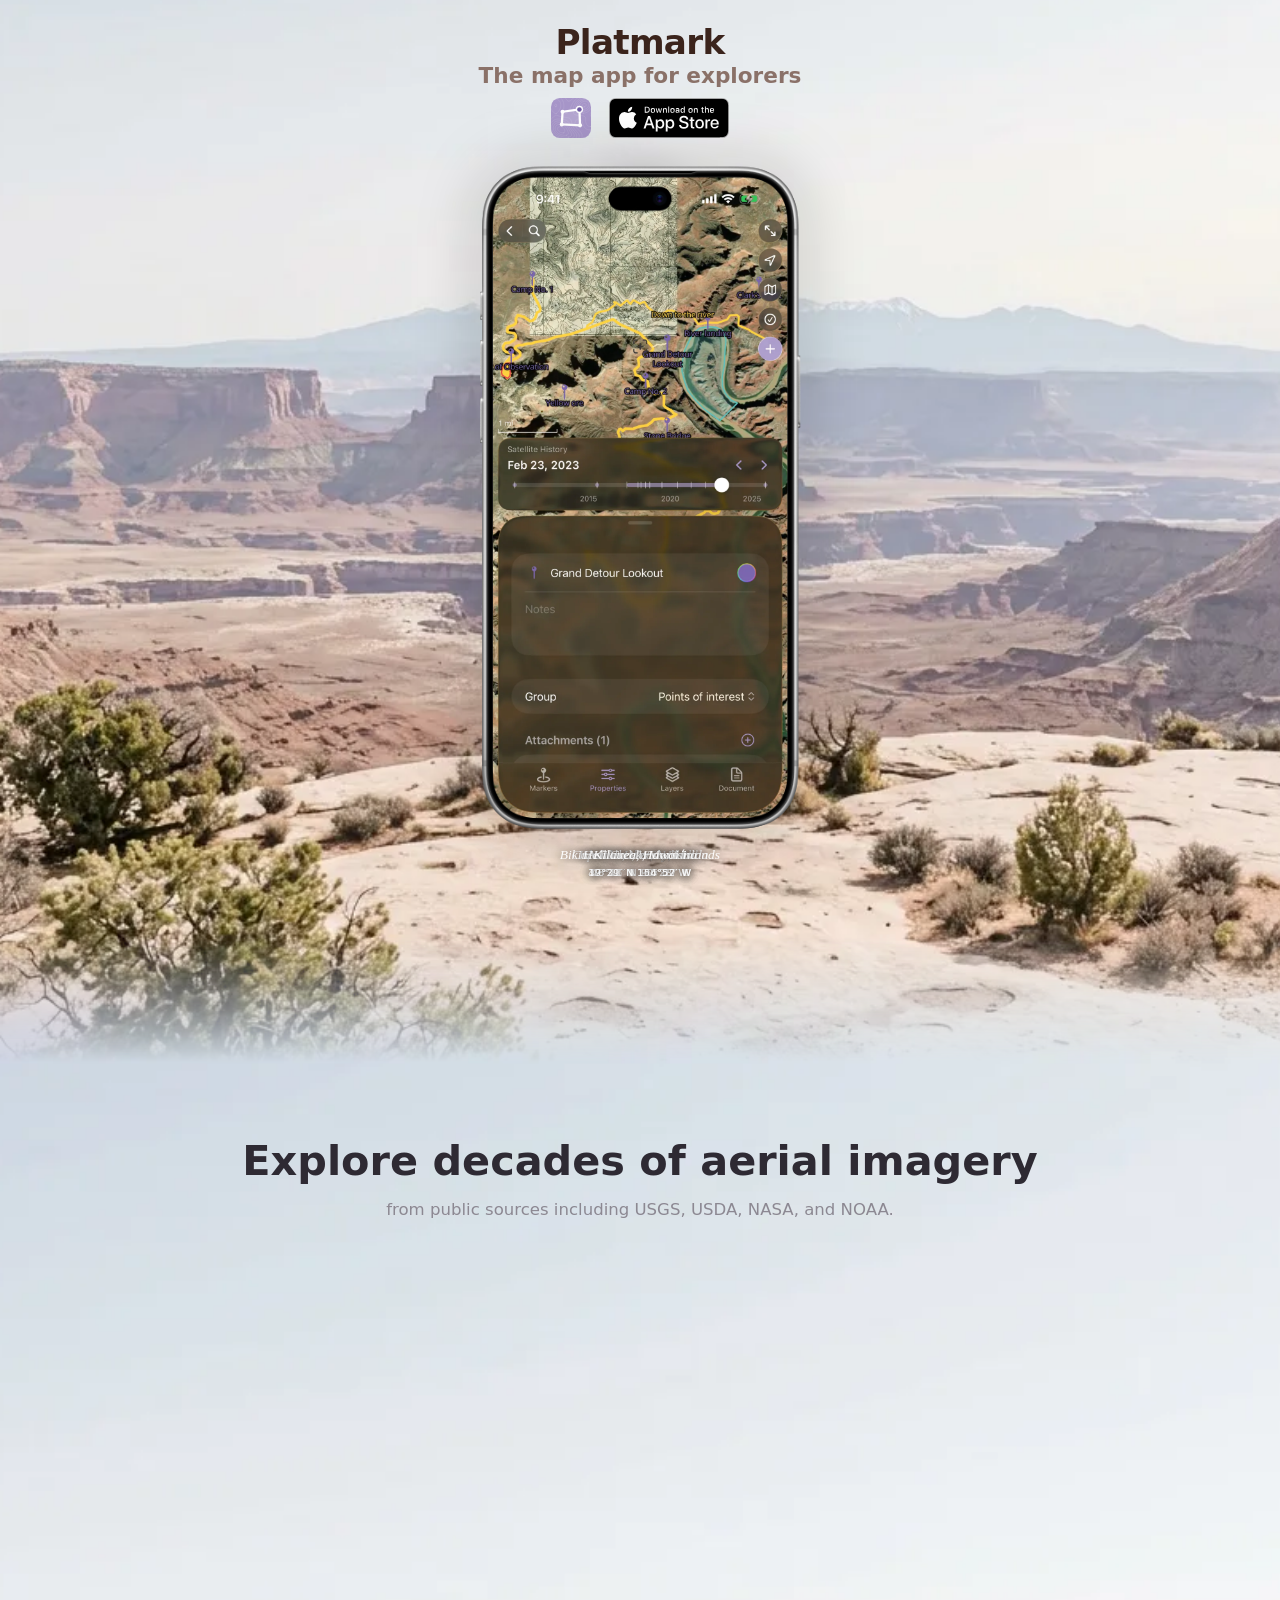
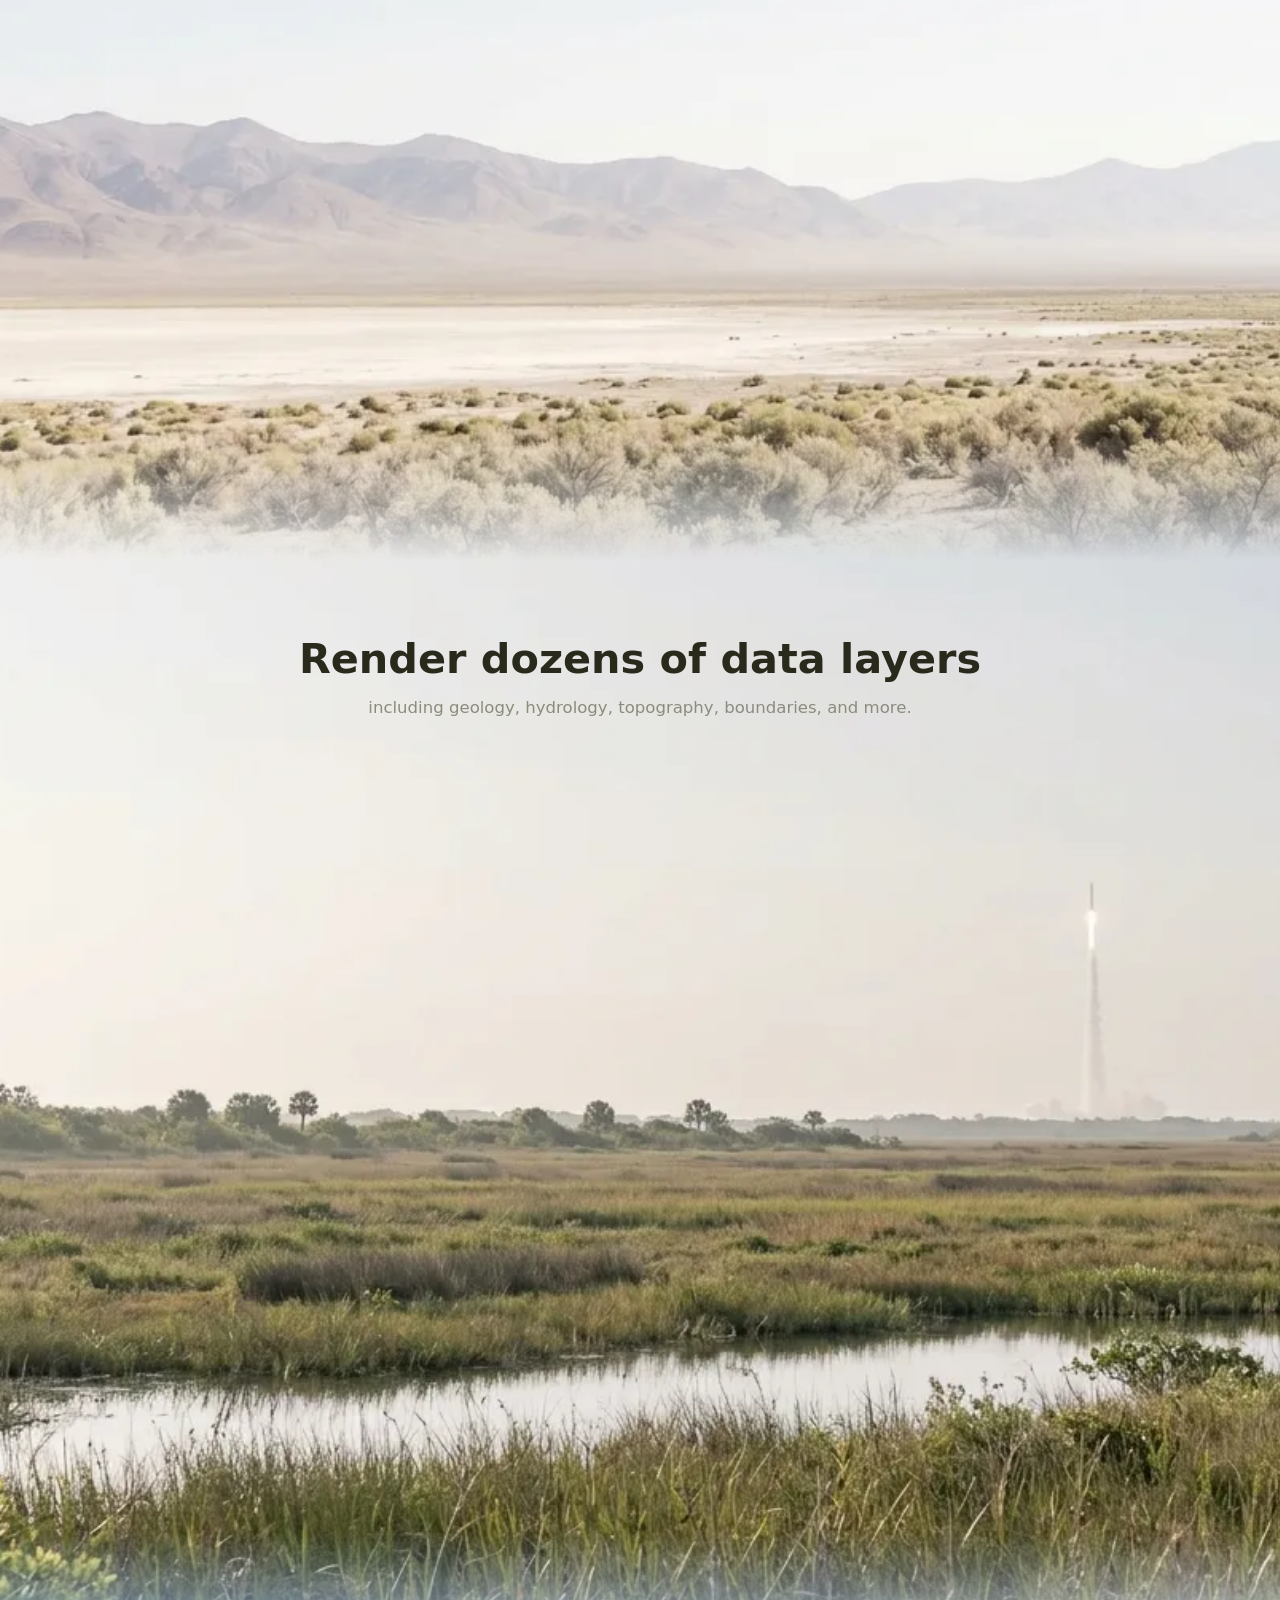
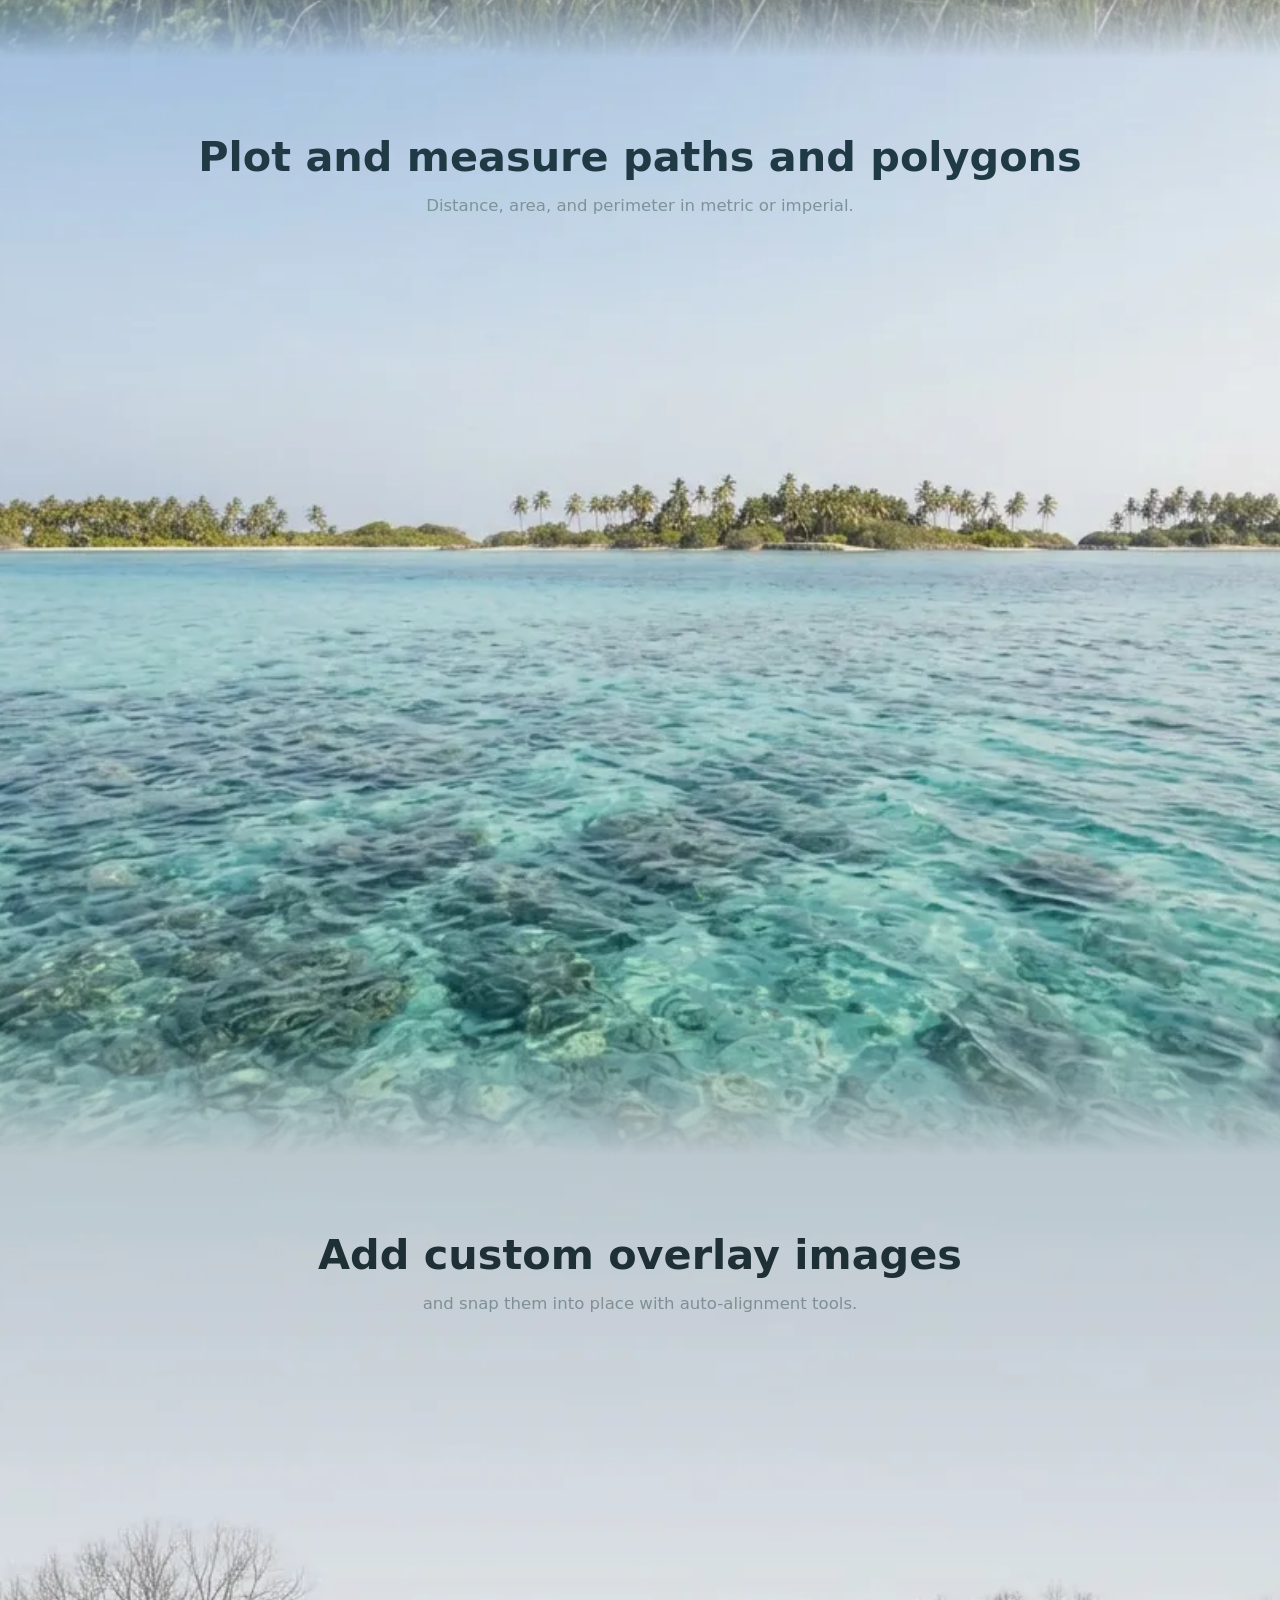
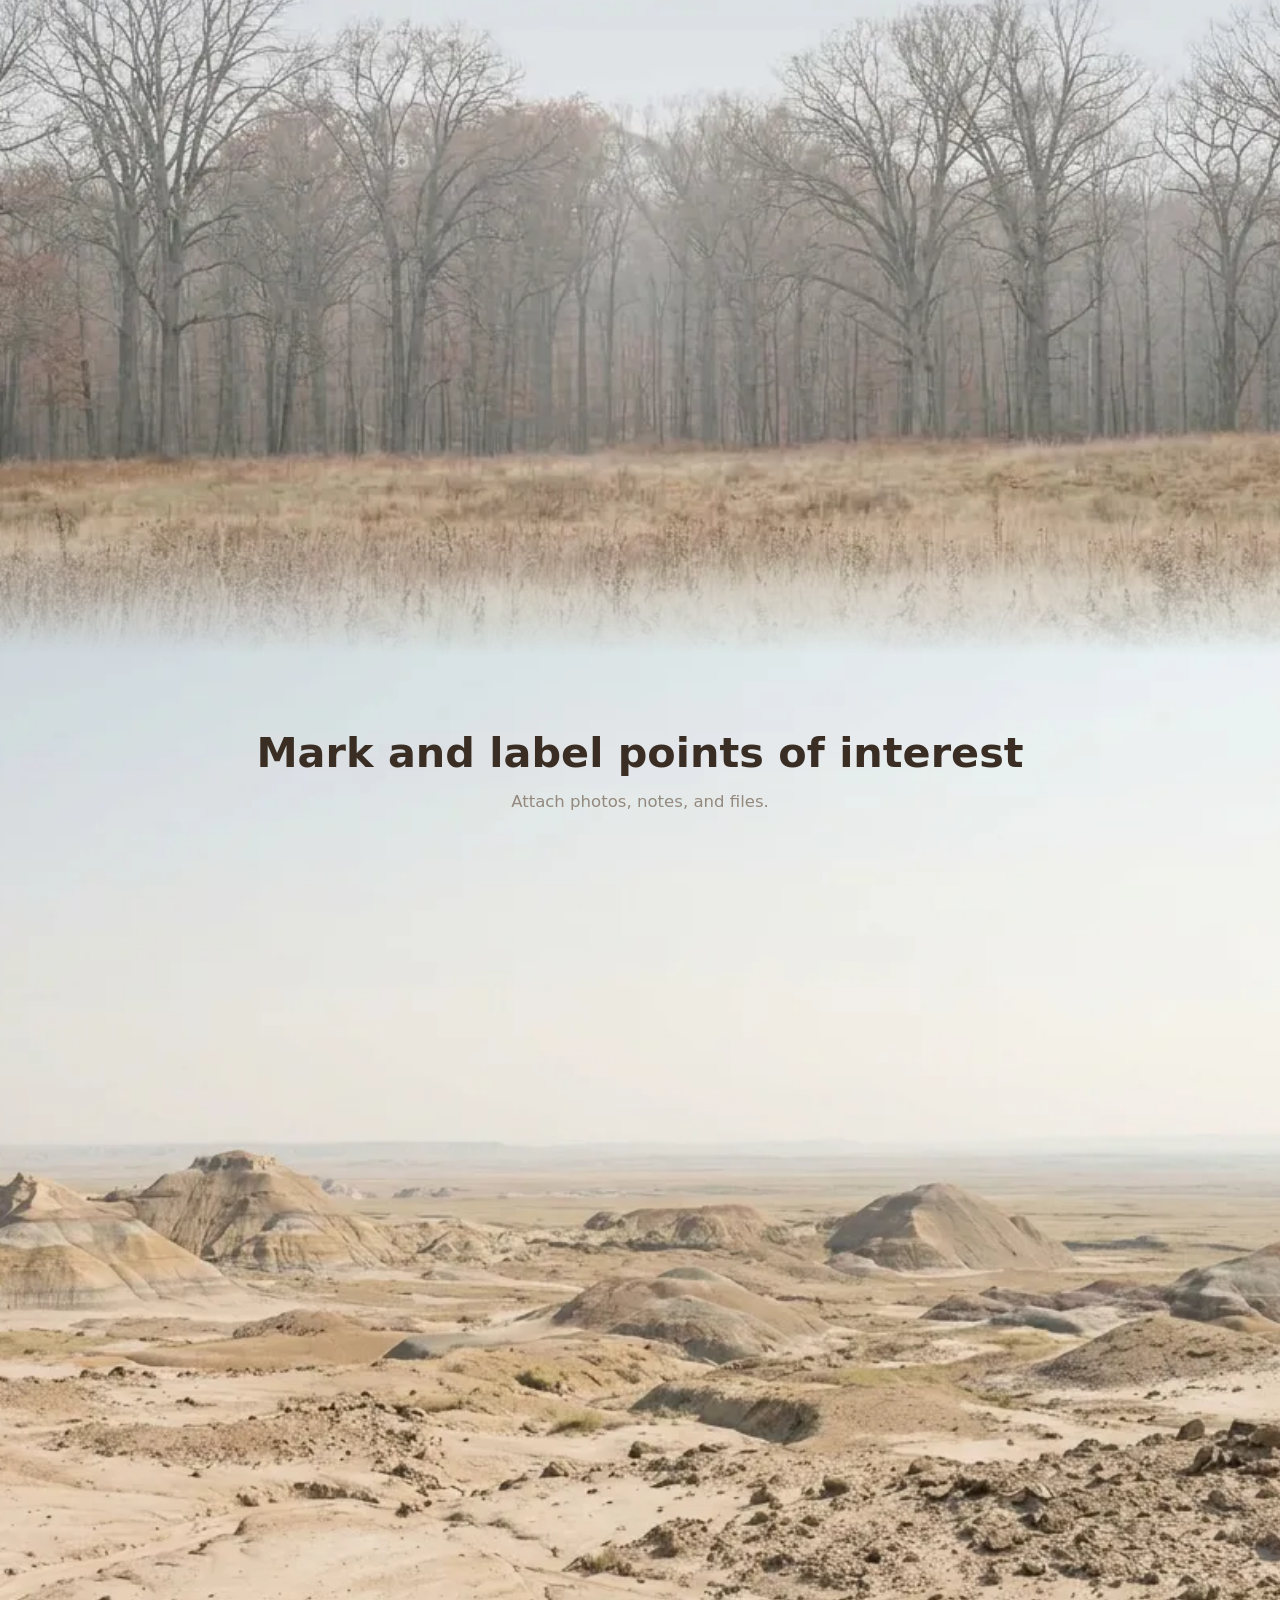
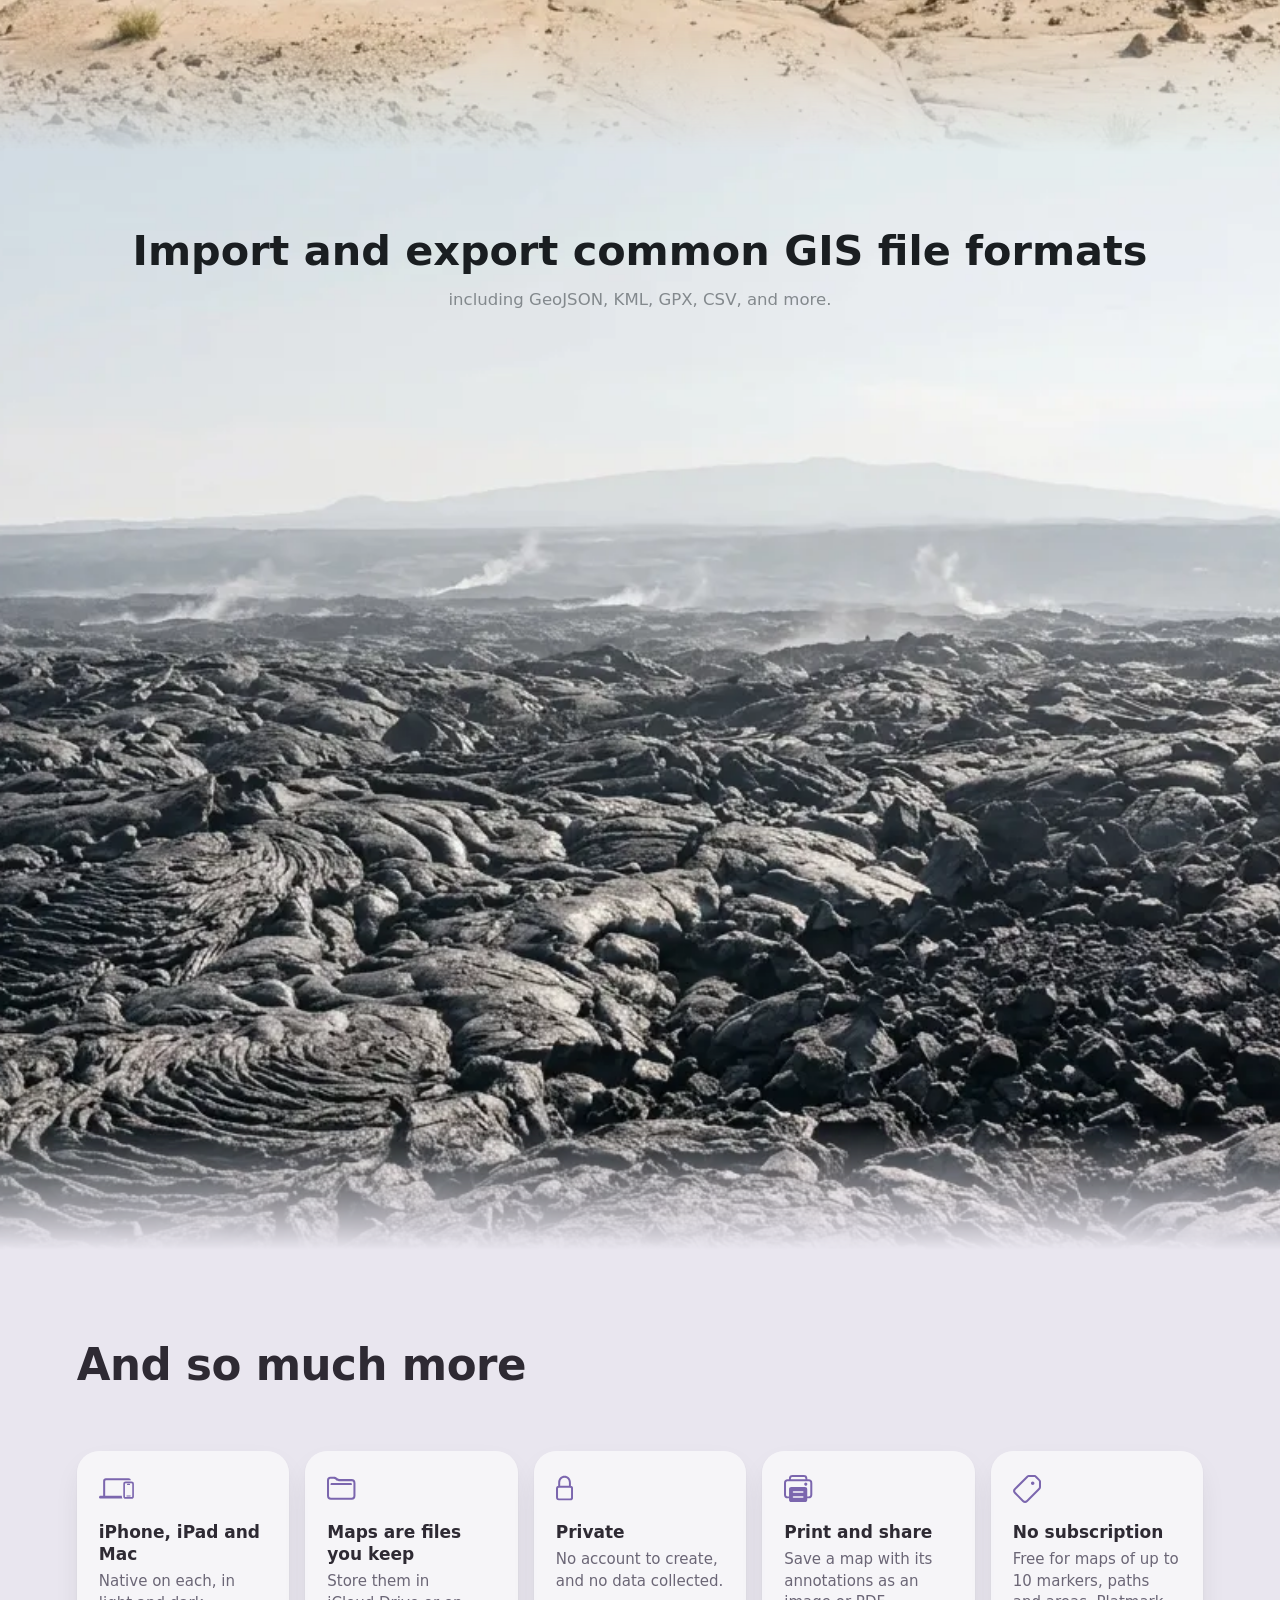
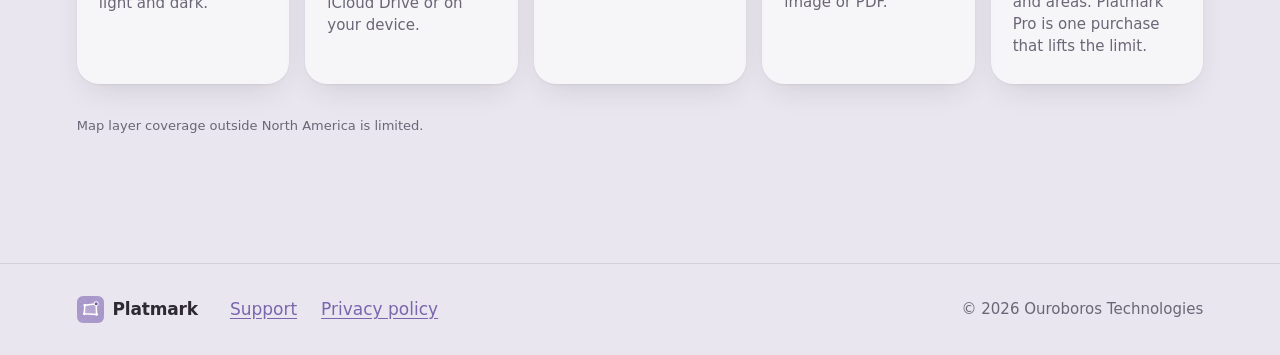
==== commit 9a2e7261: "catalog as sqlite, layer pipeline redesign Co-Authored-By: Claude Fable 5.2 <noreply@anthropic.com> " ====
--- a/index.html
+++ b/index.html
@@ -27,6 +27,15 @@
           </div>
           <img class="bezel" alt="" aria-hidden="true">
           <button class="enlarge" aria-label="Enlarge screenshot"></button>
+          <div class="plate">
+            <p class="is-shown" data-scene="canyonlands"><span class="place">Island in the Sky, Utah</span><span class="coordinates">38°27′ N 109°47′ W</span></p>
+            <p data-scene="area-51"><span class="place">Groom Lake, Nevada</span><span class="coordinates">37°14′ N 115°48′ W</span></p>
+            <p data-scene="kennedy-space-center"><span class="place">Cape Canaveral, Florida</span><span class="coordinates">28°35′ N 80°38′ W</span></p>
+            <p data-scene="bikini-atoll"><span class="place">Bikini Atoll, Marshall Islands</span><span class="coordinates">11°41′ N 165°27′ E</span></p>
+            <p data-scene="glidden"><span class="place">Ashland, Wisconsin</span><span class="coordinates">46°11′ N 90°28′ W</span></p>
+            <p data-scene="badlands"><span class="place">Hell Creek, Montana</span><span class="coordinates">47°31′ N 106°57′ W</span></p>
+            <p data-scene="kilauea"><span class="place">Kīlauea, Hawaiʻi</span><span class="coordinates">19°29′ N 154°52′ W</span></p>
+          </div>
         </div>
         <!-- Shows the visitor's own kind of device, iPhone unless it's an iPad, a Mac or an iPhone
              Duo. Inline and right here so the screenshots load at once and the device never changes
@@ -67,14 +76,17 @@
       </div>
     </div>
 
-    <section class="scene hero" data-scene="canyonlands" style="--ink: #3B241C">
+    <section class="scene hero" data-scene="canyonlands" style="--ink: #3B241C; --subtitle-ink: #8A7168">
       <img class="background" src="images/backgrounds/canyonlands.webp" alt="">
       <div class="band">
-        <img class="hero-icon" src="images/icon.svg" alt="Platmark">
-        <h1>The map app for explorers</h1>
-        <a class="app-store" href="https://apps.apple.com/app/id6809805604">
-          <img src="images/app-store-badge.svg" alt="Download on the App Store" width="120" height="40">
-        </a>
+        <h1>Platmark</h1>
+        <h2>The map app for explorers</h2>
+        <div class="download">
+          <img src="images/icon.svg" alt="" width="40" height="40">
+          <a href="https://apps.apple.com/app/id6809805604">
+            <img src="images/app-store-badge.svg" alt="Download on the App Store" width="120" height="40">
+          </a>
+        </div>
       </div>
     </section>
     <section class="scene" data-scene="area-51" style="--ink: #2E2A33; --subtitle-ink: #8C8892">
--- a/home.css
+++ b/home.css
@@ -7,6 +7,7 @@
   --accent: #7B66AE;
   --rule: rgb(46 42 51 / 0.12);
   --screen-radius: 10.4545% / 4.8117%;
+  --aspect: 0.49;
   --edge: clamp(20px, 6vw, 88px);
   --system: -apple-system, BlinkMacSystemFont, system-ui, "Segoe UI", Roboto, "Helvetica Neue", Arial, sans-serif;
 }
@@ -100,30 +101,45 @@
 .brand img { width: 1.6em; height: 1.6em; }
 
 /* Above the device the band is only 18% tall, so each size is also capped by the height. */
-.hero .band { gap: min(2.4cqmin, 1cqh); }
-.hero-icon {
-  width: max(40px, min(10cqmin, 4.5cqh));
-  height: max(40px, min(10cqmin, 4.5cqh));
-}
+.hero .band { gap: min(0.6cqmin, 0.25cqh); }
 .hero h1 {
   font: 700 min(7cqmin, 3.8cqh)/1.1 var(--system);
   letter-spacing: -0.02em;
   color: var(--ink);
 }
+.hero h2 {
+  font-size: min(4.6cqmin, 2.4cqh);
+  color: var(--subtitle-ink);
+}
+.download {
+  display: flex;
+  align-items: center;
+  gap: min(4cqmin, 2cqh);
+  margin-top: min(1.8cqmin, 0.75cqh);
+}
 /* Apple asks for the badge at least 40pt tall on screen. */
-.app-store img {
+.download img {
   display: block;
   width: auto;
   height: max(40px, min(5cqmin, 4cqh));
 }
 
-/* The device fits inside this area: below the band, and resting on its bottom edge. */
+/* The device fits inside this area: below the band, and resting on its bottom edge, which leaves
+   room underneath for the plate. The hero's text measures it too: on wide screens it starts level
+   with the device. */
+.hero .band,
 .device {
-  --aspect: 0.49;
+  --place-size: max(7px, 1.5cqmin);
+  --coordinates-size: max(5.25px, 1.05cqmin);
+  --plate-gap: 1.6cqmin;
+  --plate-line-gap: 0.4cqmin;
+  --plate-height: calc(1.2 * var(--place-size) + var(--plate-line-gap) + 1.2 * var(--coordinates-size));
   --area-left: 6cqmin;
   --area-top: 18cqh;
   --area-width: calc(100cqw - 12cqmin);
-  --area-height: calc(82cqh - 4.2cqmin);
+  --area-height: calc(100cqh - var(--area-top) - var(--plate-gap) - var(--plate-height) - 2.4cqmin);
+}
+.device {
   position: absolute;
   left: calc(var(--area-left) + var(--area-width) / 2);
   top: calc(var(--area-top) + var(--area-height));
@@ -153,18 +169,29 @@
     justify-items: start;
     text-align: left;
   }
-  .hero .band { gap: 2.4cqmin; }
-  .hero-icon {
-    width: max(40px, 10cqmin);
-    height: max(40px, 10cqmin);
-  }
-  .hero h1 { font-size: 7cqmin; }
-  .app-store img { height: max(40px, 5cqmin); }
+  .hero .band,
   .device {
     --area-left: 40cqw;
-    --area-top: 6cqmin;
+    --area-top: 3cqmin;
     --area-width: calc(60cqw - 6cqmin);
-    --area-height: calc(100cqh - 12cqmin);
+  }
+  .hero .band {
+    top: calc(var(--area-top) + (var(--area-height) - min(var(--area-width) / var(--aspect), var(--area-height))) / 2);
+    height: auto;
+    align-content: start;
+    gap: 0.6cqmin;
+  }
+  .hero h1 {
+    font-size: 7cqmin;
+    text-box: trim-start cap alphabetic;
+  }
+  .hero h2 { font-size: 4.6cqmin; }
+  .download {
+    gap: 4cqmin;
+    margin-top: 1.8cqmin;
+  }
+  .download img { height: max(40px, 5cqmin); }
+  .device {
     top: calc(var(--area-top) + var(--area-height) / 2);
     translate: -50% -50%;
   }
@@ -199,9 +226,46 @@
 }
 .screen img.is-shown { opacity: 1; }
 
+/* The place the screenshot shows, over its coordinates. It lies on the foot of the background,
+   dark on some scenes and pale on others, so it is light with a shadow of its own. Each place
+   fades out before the next fades in. */
+.plate {
+  position: absolute;
+  top: calc(100% + var(--plate-gap));
+  left: 50%;
+  translate: -50% 0;
+  display: grid;
+  justify-items: center;
+  white-space: nowrap;
+  color: rgb(255 255 255 / 0.96);
+  text-shadow: 0 0 1.2cqmin rgb(0 0 0 / 0.75);
+}
+.plate p {
+  grid-area: 1 / 1;
+  display: grid;
+  justify-items: center;
+  gap: var(--plate-line-gap);
+  opacity: 0;
+  visibility: hidden;
+  transition: opacity 0.4s ease, visibility 0.4s;
+}
+.plate p.is-shown {
+  opacity: 1;
+  visibility: visible;
+  transition-delay: 0.4s;
+}
+.place { font: italic 400 var(--place-size)/1.2 ui-serif, "New York", Georgia, serif; }
+.coordinates {
+  font: 400 var(--coordinates-size)/1.2 var(--system);
+  letter-spacing: 0.06em;
+  color: rgb(255 255 255 / 0.88);
+}
+
 /* Screen openings and corners from media/bezels/bezels.json, as fractions of each image. */
-[data-device="ipad"] { --screen-radius: 1.2355% / 1.6473%; }
-[data-device="ipad"] .device { --aspect: 1.3043; }
+[data-device="ipad"] {
+  --screen-radius: 1.2355% / 1.6473%;
+  --aspect: 1.3043;
+}
 [data-device="ipad"] .screen {
   left: 4.1333%;
   top: 5.1304%;
@@ -209,18 +273,26 @@
   height: 89.7391%;
 }
 
-[data-device="iphone-duo-open"] { --screen-radius: 3.8569% / 5.4835%; }
-[data-device="iphone-duo-open"] .device { --aspect: 1.3765; }
+/* The Duo bezel draws a 9px black ring inside its frame. The screen sits over the bezel, 9px
+   past the opening in bezels.json and rounded to the ring's measured 173px outer corner, so the
+   screenshot meets the frame. */
+[data-device="iphone-duo-open"] {
+  --screen-radius: 6.0258% / 8.5432%;
+  --aspect: 1.3765;
+}
 [data-device="iphone-duo-open"] .screen {
-  left: 3.8959%;
-  top: 5.3627%;
-  width: 92.2082%;
-  height: 89.2746%;
+  left: 3.5888%;
+  top: 4.9399%;
+  width: 92.8225%;
+  height: 90.1202%;
+  z-index: 1;
 }
 
 /* A Mac capture is the window's content; compose.swift rounds it to a window's corner. */
-[data-device="mac"] { --screen-radius: 1.8056% / 2.8889%; }
-[data-device="mac"] .device { --aspect: 1.6; }
+[data-device="mac"] {
+  --screen-radius: 1.8056% / 2.8889%;
+  --aspect: 1.6;
+}
 [data-device="mac"] .bezel,
 [data-device="mac"] .bezel-shadow { display: none; }
 [data-device="mac"] .screen {
